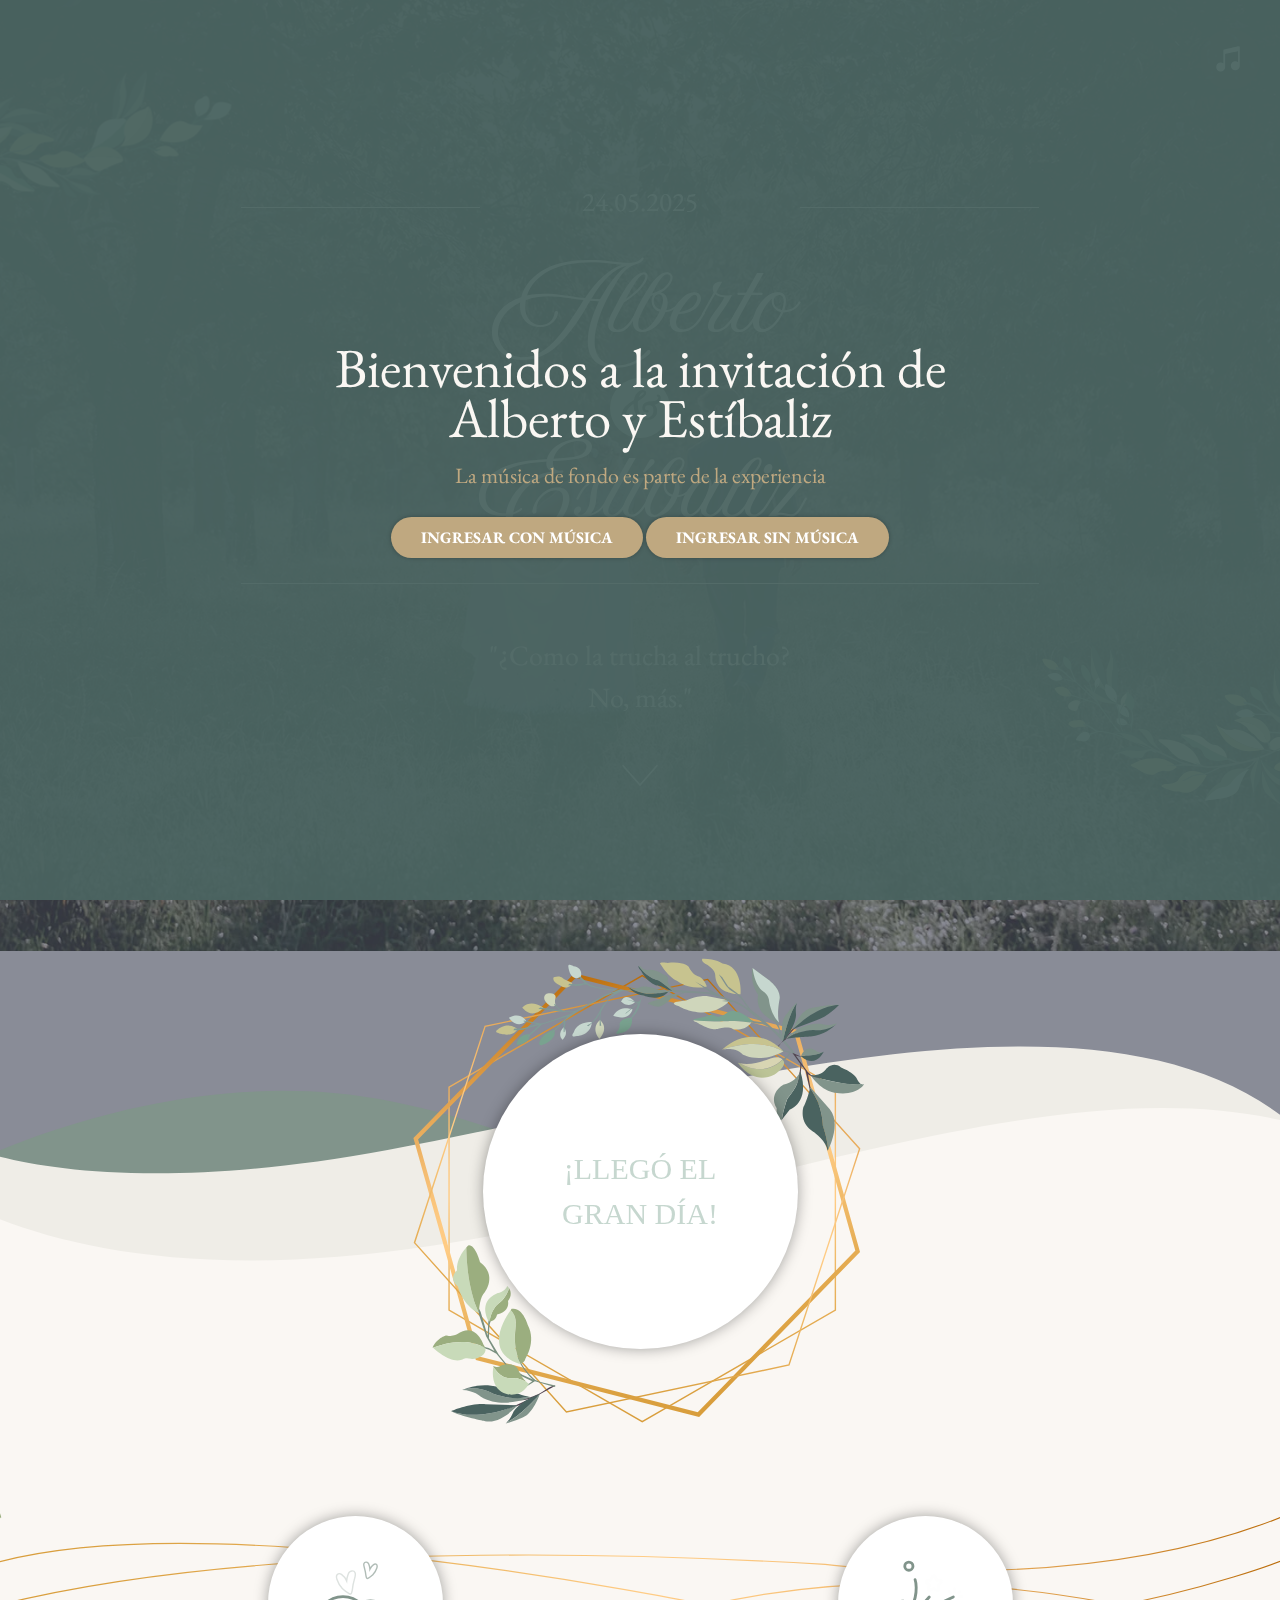
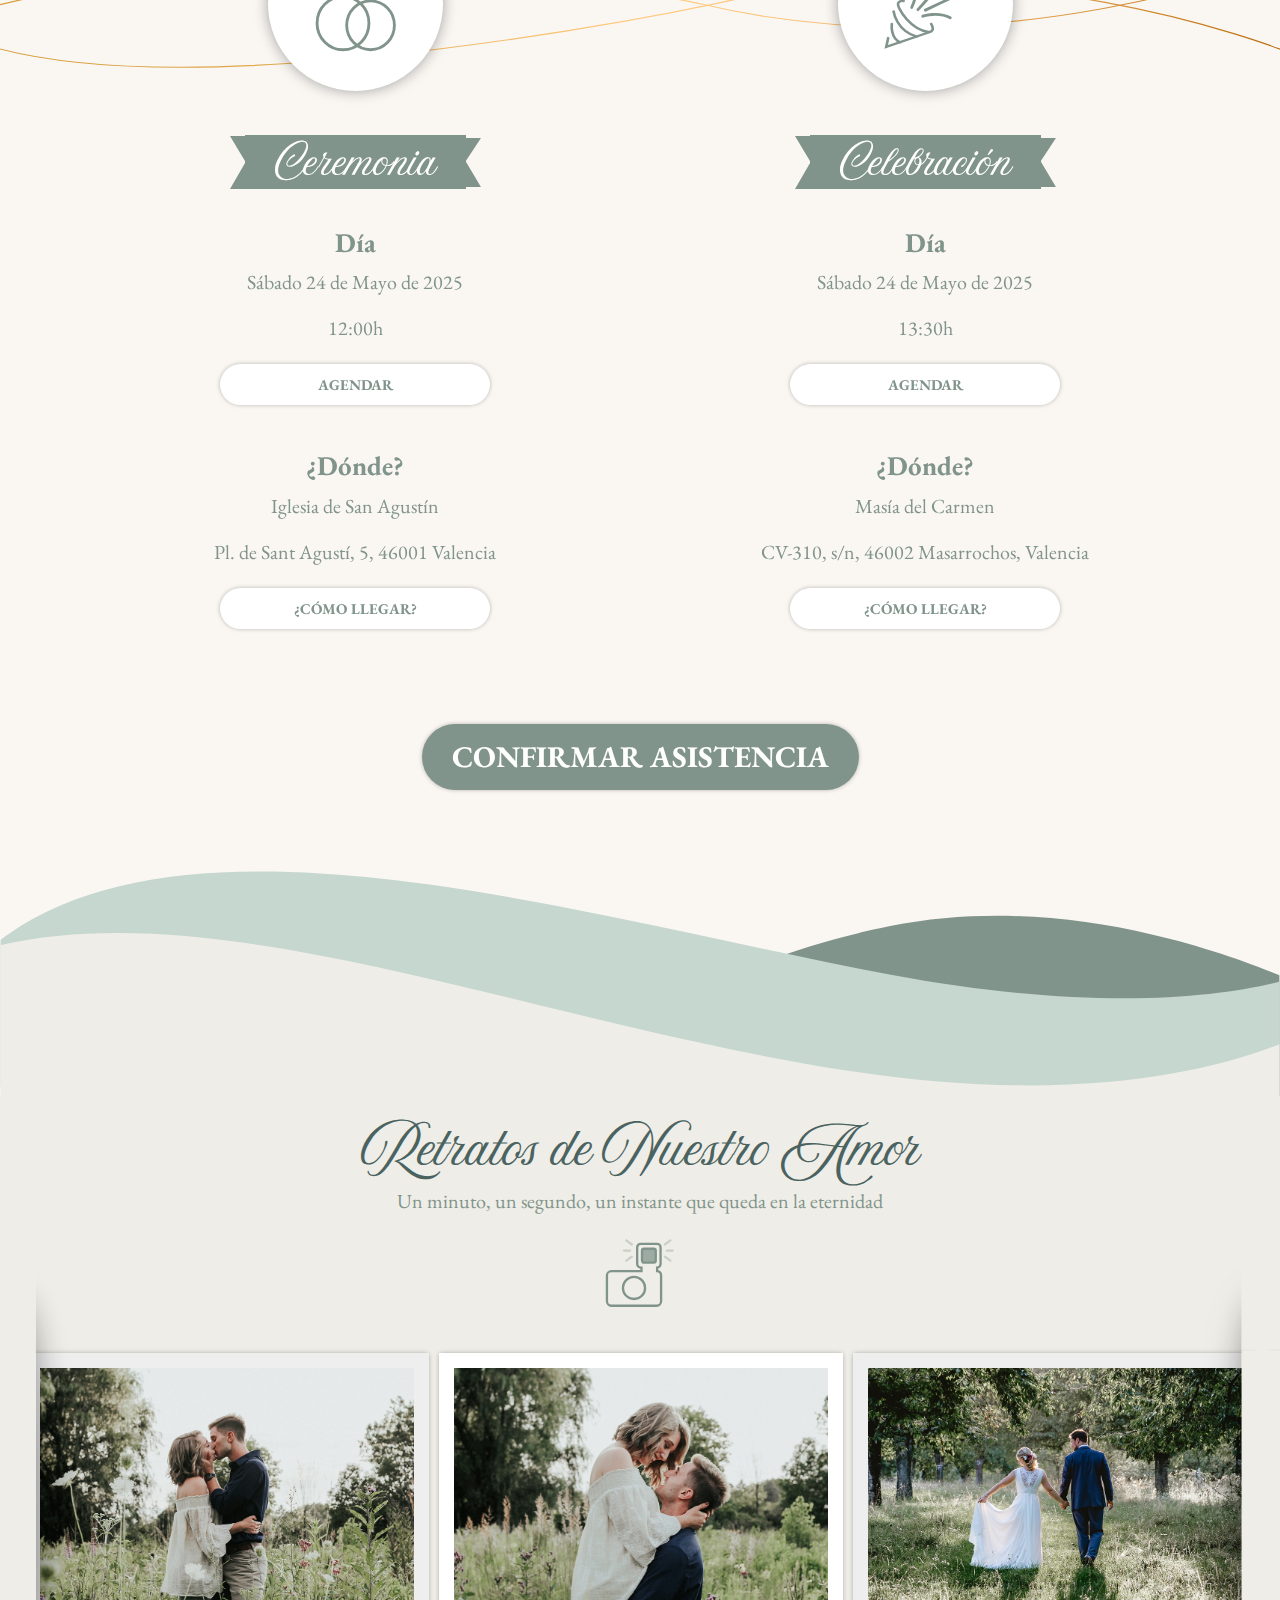
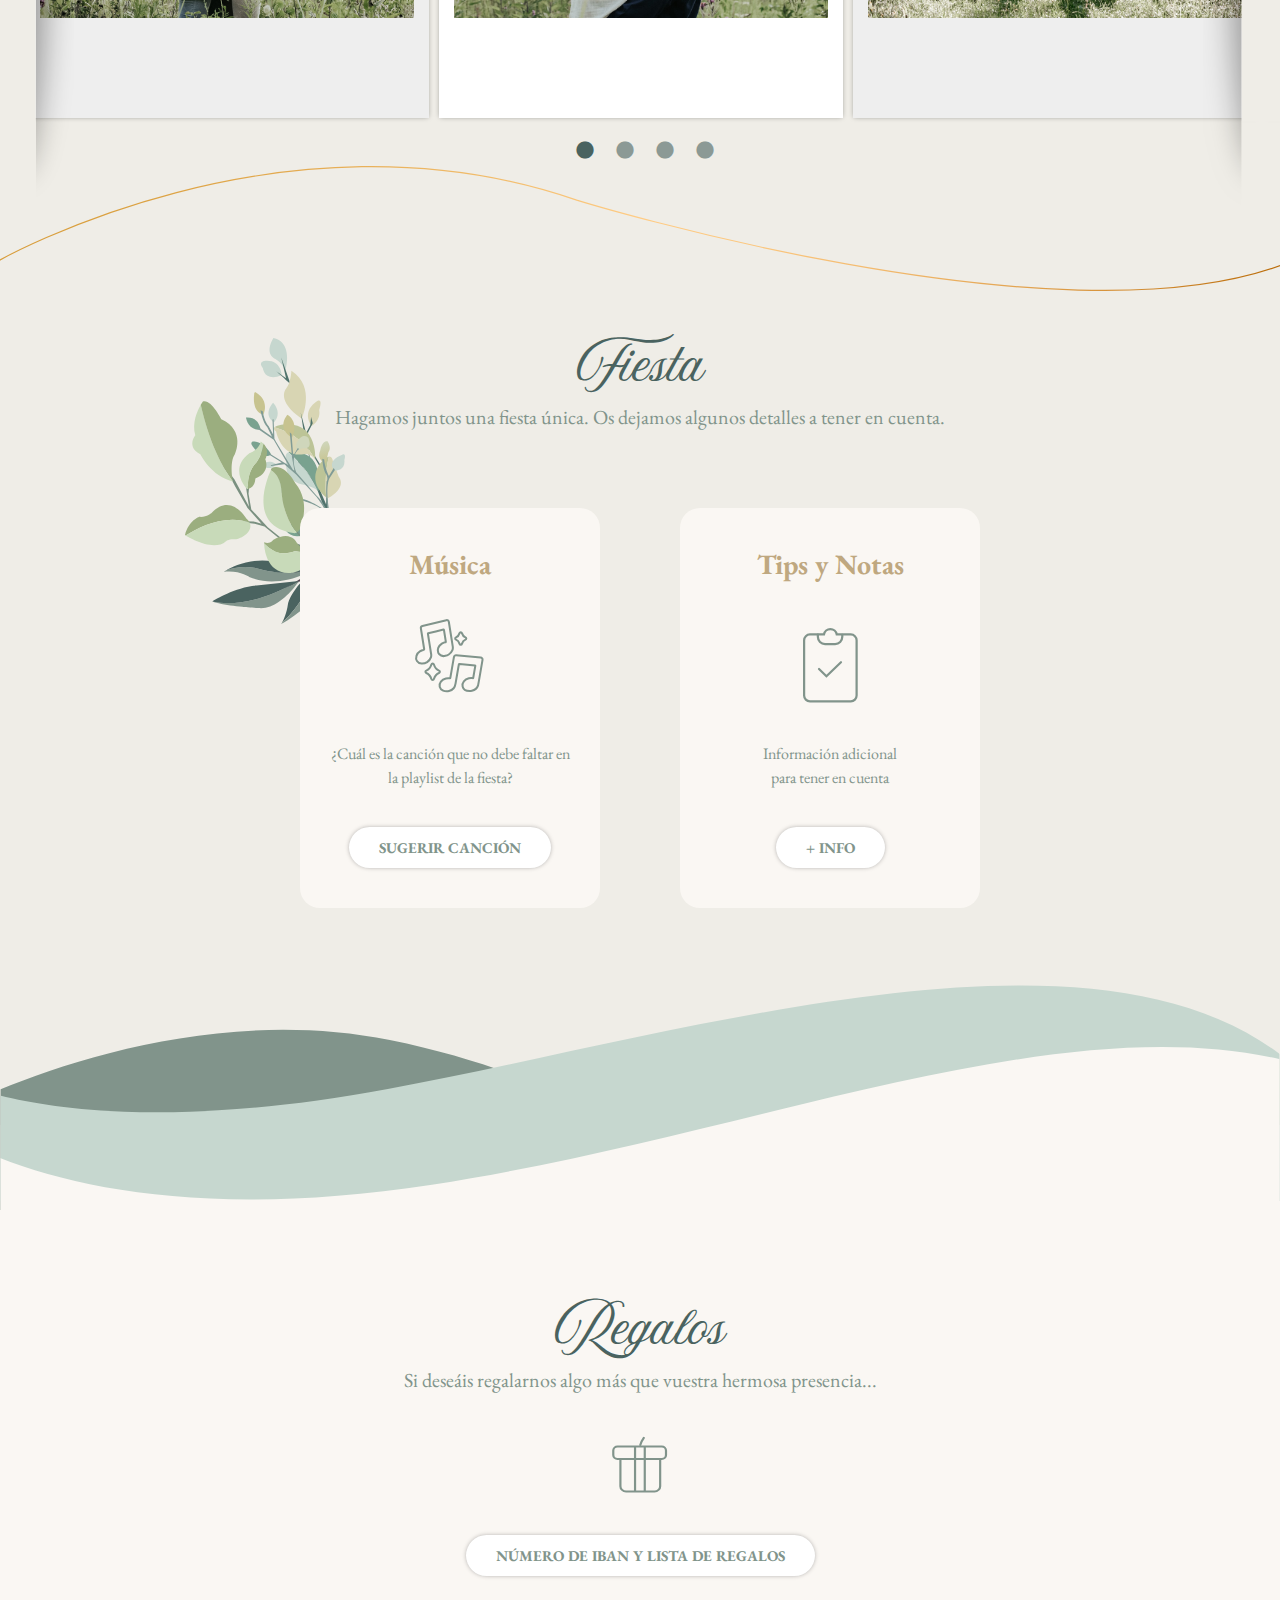
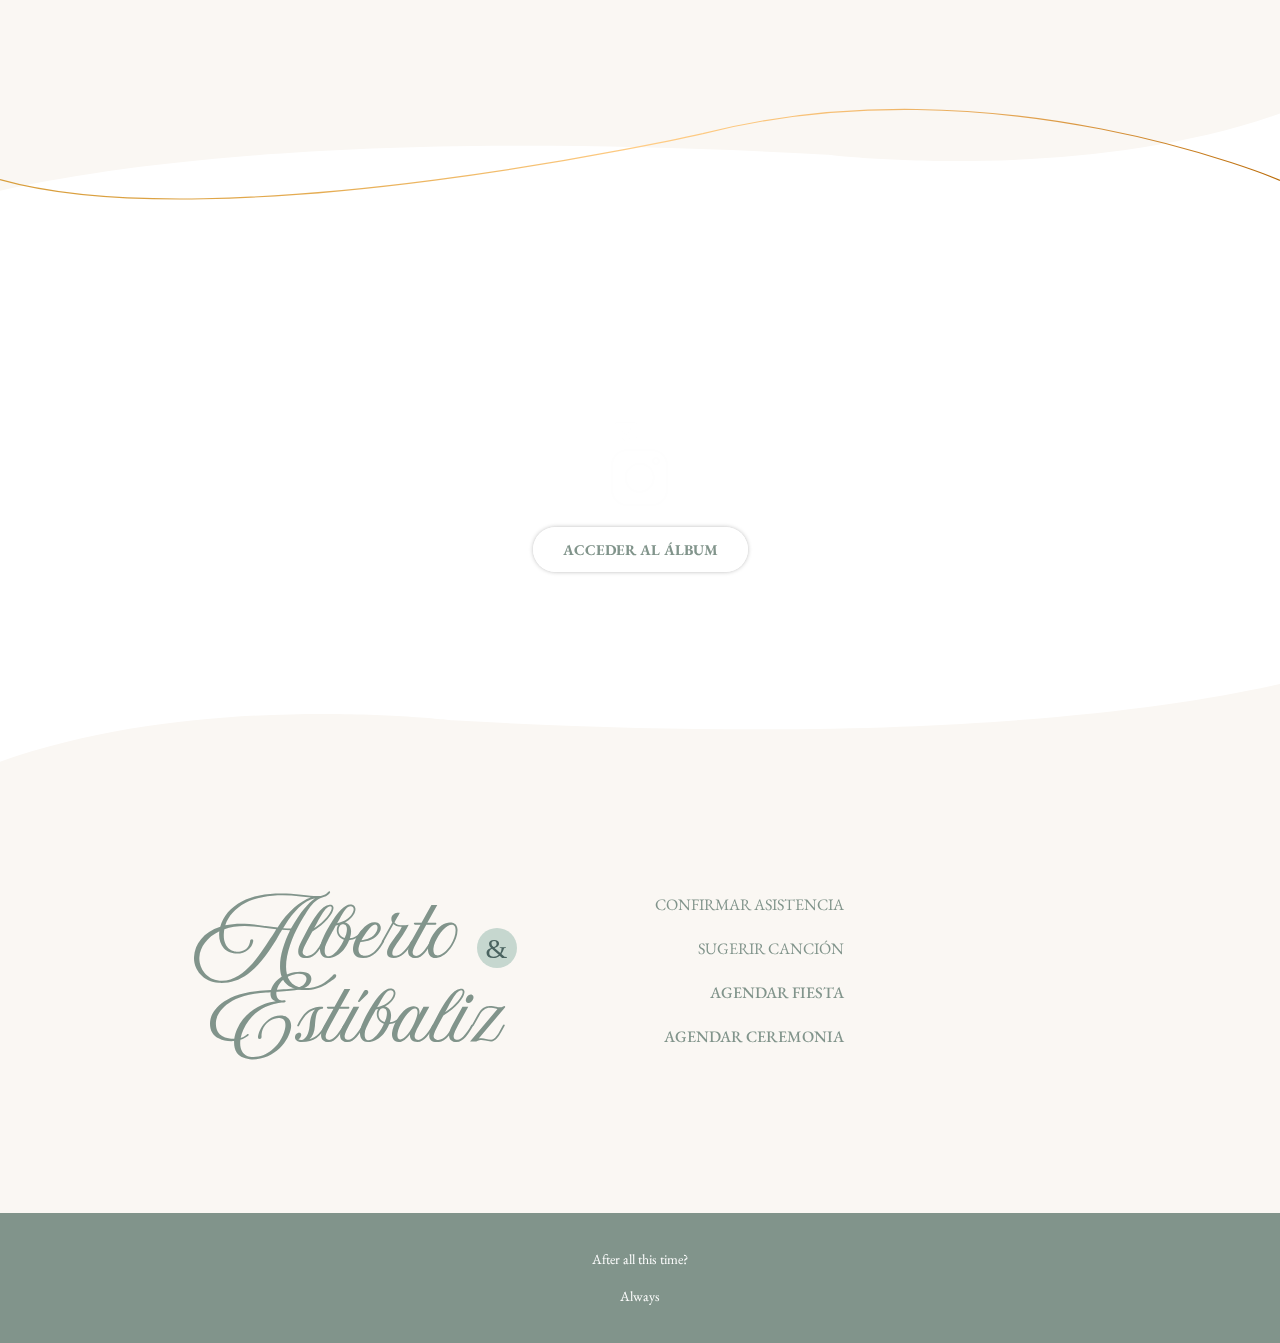
==== index.html @ 664d5477 "fix responsive" ====
<!DOCTYPE html>
<html lang="es-ES">
  <head>
    <!-- Head -->
    <meta charset="UTF-8" />

    <meta name="viewport" content="width=device-width, initial-scale=1.0" />

    <meta name="robots" content="noindex, nofollow" />

    <meta name="color-scheme" content="light only" />

    <title>Boda de Alberto y Estíbaliz</title>

    <!-- Listado de css con version dinamica segun modificacion de archivo -->
    <link rel="stylesheet" href="css/bootstrap.min.css?v=1670862204" />
    <link rel="stylesheet" href="css/slick.css" />
    <link rel="stylesheet" href="css/slick-theme.css" />
    <link rel="stylesheet" href="css/jquery.fancybox.min.css" />
    <link rel="stylesheet" href="css/addEvent.css" />
    <link rel="stylesheet" href="css/style.css" />
    <link rel="stylesheet" href="css/responsive.css" />

    <!-- Color para navegadores moviles -->
    <meta name="theme-color" content="#C6D7CF" />

    <!-- Fonts -->
    <link rel="preconnect" href="https://fonts.googleapis.com" />
    <link rel="preconnect" href="https://fonts.gstatic.com" crossorigin />
    <link
      href="https://fonts.googleapis.com/css2?family=Cookie&family=Open+Sans:wght@300;400;700&display=swap"
      rel="stylesheet"
    />
    <link rel="preconnect" href="https://fonts.googleapis.com" />
    <link rel="preconnect" href="https://fonts.gstatic.com" crossorigin />
    <link
      href="https://fonts.googleapis.com/css2?family=Parisienne&display=swap"
      rel="stylesheet"
    />
    <link rel="preconnect" href="https://fonts.googleapis.com" />
    <link rel="preconnect" href="https://fonts.gstatic.com" crossorigin />
    <link
      href="https://fonts.googleapis.com/css2?family=Tangerine:wght@400;700&display=swap"
      rel="stylesheet"
    />

    <link rel="preconnect" href="https://fonts.googleapis.com" />
    <link rel="preconnect" href="https://fonts.gstatic.com" crossorigin />
    <link
      href="https://fonts.googleapis.com/css2?family=Quicksand:wght@300..700&display=swap"
      rel="stylesheet"
    />

    <link rel="preconnect" href="https://fonts.googleapis.com" />
    <link rel="preconnect" href="https://fonts.gstatic.com" crossorigin />
    <link
      href="https://fonts.googleapis.com/css2?family=EB+Garamond:ital,wght@0,400..800;1,400..800&display=swap"
      rel="stylesheet"
    />
    <!-- Favicons -->
    <link rel="shortcut icon" href="img/faviconit/favicon.ico" />
    <link
      rel="icon"
      sizes="16x16 32x32 64x64"
      href="img/faviconit/favicon.ico"
    />
    <link
      rel="icon"
      type="image/png"
      sizes="196x196"
      href="img/faviconit/favicon-192.png"
    />
    <link
      rel="icon"
      type="image/png"
      sizes="160x160"
      href="img/faviconit/favicon-160.png"
    />
    <link
      rel="icon"
      type="image/png"
      sizes="96x96"
      href="img/faviconit/favicon-96.png"
    />
    <link
      rel="icon"
      type="image/png"
      sizes="64x64"
      href="img/faviconit/favicon-64.png"
    />
    <link
      rel="icon"
      type="image/png"
      sizes="32x32"
      href="img/faviconit/favicon-32.png"
    />
    <link
      rel="icon"
      type="image/png"
      sizes="16x16"
      href="img/faviconit/favicon-16.png"
    />
    <link rel="apple-touch-icon" href="img/faviconit/favicon-57.png" />
    <link
      rel="apple-touch-icon"
      sizes="114x114"
      href="img/faviconit/favicon-114.png"
    />
    <link
      rel="apple-touch-icon"
      sizes="72x72"
      href="img/faviconit/favicon-72.png"
    />
    <link
      rel="apple-touch-icon"
      sizes="144x144"
      href="img/faviconit/favicon-144.png"
    />
    <link
      rel="apple-touch-icon"
      sizes="60x60"
      href="img/faviconit/favicon-60.png"
    />
    <link
      rel="apple-touch-icon"
      sizes="120x120"
      href="img/faviconit/favicon-120.png"
    />
    <link
      rel="apple-touch-icon"
      sizes="76x76"
      href="img/faviconit/favicon-76.png"
    />
    <link
      rel="apple-touch-icon"
      sizes="152x152"
      href="img/faviconit/favicon-152.png"
    />
    <link
      rel="apple-touch-icon"
      sizes="180x180"
      href="img/faviconit/favicon-180.png"
    />
    <meta name="msapplication-TileColor" content="#FFFFFF" />
    <meta
      name="msapplication-TileImage"
      content="img/faviconit/favicon-144.png"
    />
    <meta
      name="msapplication-config"
      content="img/faviconit/browserconfig.xml"
    />
  </head>

  <body>
    <!-- Loader -->
    <!-- START PRELOADER AREA-->
    <div class="preloader-area">
      <div class="d-flex justify-content-center align-items-center h-100">
        <div class="loader"></div>
      </div>
    </div>
    <!-- END PRELOADER AREA -->

    <!-- Modal musica fondo -->
    <div id="modalMusica" class="modal fade" tabindex="-1">
      <div class="modal-dialog modal-lg modal-dialog-centered">
        <div class="modal-content">
          <div class="modal-body text-center">
            <p>Bienvenidos a la invitación de Alberto y Estíbaliz</p>

            <span>La música de fondo es parte de la experiencia</span>

            <br />
            <a class="boton" id="play-music-modal" href=""
              >Ingresar con música</a
            >
            <a
              class="boton"
              data-dismiss="modal"
              aria-label="Close"
              id=""
              href=""
              >Ingresar sin música</a
            >
          </div>
        </div>
      </div>
    </div>

    <!-- Portada -->
    <section class="portada">
      <div class="portada-flor-izq-sup"></div>

      <div class="portada-flor-der-inf"></div>

      <div class="portada-flor-izq-inf"></div>

      <div class="container">
        <div class="row d-flex justify-content-center align-items-center">
          <div class="content-portada text-center">
            <!-- Idiomas -->

            <div class="box-nombres-fecha-portada">
              <span class="fecha"> 24.05.2025 </span>
              <h1>
                Alberto
                <!-- <br /> -->
                <span>&</span>
                <!-- <br  /> -->
                Estíbaliz
              </h1>
              <div class="line"></div>
            </div>

            <div class="box-frase-portada">
              <!-- <img src="img/comilla-apertura.svg" alt=""  class="apertura"/> -->

              <!-- <br /> -->

              "¿Como la trucha al trucho? <br />
              <bold>No, más." </bold>

              <!-- <br />  -->

              <!-- <img src="img/comilla-cierre.svg" alt="" class="cierre" />  -->
            </div>

            <div class="d-flex justify-content-center align-items-center">
              <div class="flecha-continuar"></div>
            </div>
          </div>
        </div>
      </div>
    </section>
    <!-- Cuenta Regresiva -->

    <section class="cuenta-regresiva">
      <div class="container">
        <div class="row d-flex justify-content-center align-items-center">
          <div
            class="box-aros d-flex justify-content-center align-items-center"
          >
            <div class="box-circulo text-center">
              <span class="falta">Faltan</span>

              <div id="reloj" class="reloj">
                <div id="dias" class="reloj-col dias">
                  <span class="number"></span>
                  <span class="time">días</span>
                </div>

                <div id="horas" class="reloj-col no-border">
                  <span class="number"></span>
                  <span class="time">horas</span>
                </div>

                <div class="clearfix"></div>
              </div>

              <!-- <div class="d-flex justify-content-center align-items-center">
                <div class="corazon-falta"></div>
              </div> -->
            </div>
          </div>
        </div>
      </div>
    </section>
    <!-- Ceremonia - Fiesta-->
    <section class="ceremonia-fiesta">
      <div class="ceremonia-fiesta-flor-der"></div>

      <div class="container">
        <div class="row">
          <div class="col-md-6 col-ceremonia text-center">
            <div class="anim-anillos"></div>

            <br />

            <h3>Ceremonia</h3>

            <div class="info-col">
              <div class="info-box">
                <h6>Día</h6>
                <p>Sábado 24 de Mayo de 2025</p>
                <p>12:00h</p>
                <a href="#" class="boton addeventatc">
                  <span class="nameBtn">Agendar</span>

                  <span class="start">2024-03-13 07:53:32</span>
                  <span class="end">2024-03-13 07:53:32</span>
                  <span class="timezone">Europe/Madrid</span>
                  <span class="title"
                    >Boda de Alberto y Estíbaliz (Ceremonia)</span
                  >
                </a>
              </div>

              <div class="info-box">
                <h6>¿Dónde?</h6>
                <p>Iglesia de San Agustín</p>
                <p>Pl. de Sant Agustí, 5, 46001 Valencia</p>
                <a
                  href="#"
                  data-evento="Ceremonia"
                  class="boton modal-como-llegar"
                  >¿Cómo llegar?</a
                >
              </div>
            </div>
          </div>

          <div class="col-md-6 col-fiesta text-center">
            <div class="anim-fiesta"></div>

            <br />

            <h3>Celebración</h3>

            <div class="info-col">
              <div class="info-box">
                <h6>Día</h6>
                <p>Sábado 24 de Mayo de 2025</p>
                <p>13:30h</p>
                <a href="#" class="boton addeventatc">
                  <span class="nameBtn">Agendar</span>

                  <span class="start">2024-03-13 07:53:32</span>
                  <span class="end">2024-03-13 07:53:32</span>
                  <span class="timezone">Europe/Madrid</span>
                  <span class="title"
                    >Boda de Alberto y Estíbaliz (Fiesta)</span
                  >
                </a>
              </div>

              <div class="info-box">
                <h6>¿Dónde?</h6>
                <p>Masía del Carmen</p>
                <p>CV-310, s/n, 46002 Masarrochos, Valencia</p>
                <a href="#" data-evento="Fiesta" class="boton modal-como-llegar"
                  >¿Cómo llegar?</a
                >
              </div>
            </div>
          </div>
        </div>

        <div class="confirm-attendance">
          <a href="#" data-evento="Fiesta" class="boton confirmar-asistencia"
            >Confirmar asistencia</a
          >
        </div>
      </div>
    </section>
    <!-- Galeria-->
    <section class="galeria">
      <div class="container">
        <div
          class="row text-center d-flex justify-content-center align-items-center"
        >
          <div class="content-galeria">
            <h2 class="title">Retratos de Nuestro Amor</h2>
            <p class="subtitle">
              Un minuto, un segundo, un instante que queda en la eternidad
            </p>

            <div class="anim-galeria"></div>
          </div>
        </div>
      </div>

      <div class="content-fotos">
        <div class="shadow-left"></div>
        <div class="shadow-right"></div>

        <div class="carrusel">
          <!-- Impmrimo el bloque con la imagen -->

          <div>
            <div class="polaroid">
              <a href="img/galeria/1.jpg" data-fancybox="galeria">
                <img src="img/galeria/1.jpg" alt="" />
              </a>
            </div>
          </div>

          <!-- Impmrimo el bloque con la imagen -->

          <div>
            <div class="polaroid">
              <a href="img/galeria/2.jpg" data-fancybox="galeria">
                <img src="img/galeria/2.jpg" alt="" />
              </a>
            </div>
          </div>

          <!-- Impmrimo el bloque con la imagen -->

          <div>
            <div class="polaroid">
              <a href="img/galeria/4.jpg" data-fancybox="galeria">
                <img src="img/galeria/4.jpg" alt="" />
              </a>
            </div>
          </div>

          <!-- Impmrimo el bloque con la imagen -->

          <div>
            <div class="polaroid">
              <a href="img/galeria/5.jpg" data-fancybox="galeria">
                <img src="img/galeria/5.jpg" alt="" />
              </a>
            </div>
          </div>
        </div>
      </div>
    </section>
    <!-- Fiesta-->
    <section class="fiesta">
      <div class="container">
        <div
          class="row text-center d-flex justify-content-center align-items-center"
        >
          <div class="col-md-12">
            <h2 class="title">Fiesta</h2>
            <p class="subtitle">
              Hagamos juntos una fiesta única. Os dejamos algunos detalles a
              tener en cuenta.
            </p>
          </div>

          <!-- Canciones -->
          <div class="col-md-4 item-fiesta">
            <img class="hojas-musica" src="img/img_hojasFiesta.svg" alt="" />

            <div
              class="w-100 content-item-fiesta d-flex flex-column justify-content-between align-items-center"
            >
              <h3>Música</h3>

              <div
                class="d-flex justify-content-center align-items-center content-anim-fiesta"
              >
                <div class="anim-musica"></div>
              </div>

              <p>
                ¿Cuál es la canción que no debe faltar en la playlist de la
                fiesta?
              </p>

              <a href="#" class="boton sugerir-cancion">Sugerir canción</a>
            </div>
          </div>

          <!-- Notas -->
          <div class="col-md-4 item-fiesta">
            <div
              class="w-100 content-item-fiesta d-flex flex-column justify-content-between align-items-center"
            >
              <h3>Tips y Notas</h3>

              <div
                class="d-flex justify-content-center align-items-center content-anim-fiesta"
              >
                <div class="anim-tips"></div>
              </div>

              <p>
                Información adicional <br />
                para tener en cuenta
              </p>

              <a href="#" class="boton modal-tips"> + Info </a>
            </div>
          </div>
        </div>
      </div>
    </section>
    <!-- Regalos-->
    <section class="regalos">
      <div class="regalos-flor-der"></div>

      <div class="container">
        <div
          class="row text-center d-flex justify-content-center align-items-center"
        >
          <h2 class="title">Regalos</h2>
          <p class="subtitle">
            Si deseáis regalarnos algo más que vuestra hermosa presencia...
          </p>

          <div class="w-100">
            <div class="anim-regalos"></div>
          </div>

          <br />

          <a href="#" class="boton modal-regalos"
            >Número de IBAN y lista de regalos</a
          >
        </div>
      </div>
    </section>
    <!-- Instagram-->
    <section class="instagram">
      <div class="container">
        <div
          class="row text-center d-flex justify-content-center align-items-center"
        >
          <h2 class="title">Compartimos este día junto a ti</h2>
          <p class="subtitle">
            Comparte tus fotos y vídeos de este hermoso día
          </p>

          <div class="w-100">
            <div class="anim-instagram"></div>
          </div>

          <br />
          <div class="w-100 mt-15">
            <a
              target="_blank"
              href="https://photos.app.goo.gl/WWRGQSs5iwcgCxZA6"
              class="boton"
              >Acceder al álbum</a
            >
          </div>
        </div>
      </div>
    </section>
    <!-- Footer-->
    <section class="footer">
      <div class="container">
        <div class="row">
          <div
            class="col-md-6 col-nombres-footer d-flex justify-content-end align-items-center"
          >
            <h4>Alberto <span>&</span> Estíbaliz</h4>
          </div>

          <div
            class="col-md-6 col-acciones-footer d-flex justify-content-center justify-content-md-start align-items-center"
          >
            <ul>
              <li>
                <a href="#" data-evento="Ceremonia" class="confirmar-asistencia"
                  >Confirmar asistencia</a
                >
              </li>

              <li>
                <a href="#" class="sugerir-cancion">Sugerir canción</a>
              </li>

              <li>
                <div title="" class="addeventatc">
                  <span class="nameBtn">Agendar Fiesta</span>

                  <span class="start">2024-03-13 07:53:32</span>
                  <span class="end">2024-03-13 07:53:32</span>
                  <span class="timezone">Europe/Madrid</span>
                  <span class="title"
                    >Boda de Alberto y Estíbaliz (Fiesta)</span
                  >
                </div>
              </li>

              <li>
                <div title="" class="addeventatc">
                  <span class="nameBtn">Agendar Ceremonia</span>

                  <span class="start">2024-03-13 07:53:32</span>
                  <span class="end">2024-03-13 07:53:32</span>
                  <span class="timezone">Europe/Madrid</span>
                  <span class="title"
                    >Boda de Alberto y Estíbaliz (Ceremonia)</span
                  >
                </div>
              </li>
            </ul>
          </div>
        </div>
      </div>
    </section>

    <footer>
      <div class="container">
        <div class="row">
          <div class="col-md-12">
            <p>After all this time?</p>

            <!-- Modal cambio de idioma -->

            <p>Always</p>
          </div>
        </div>
      </div>
    </footer>

    <!-- Musica -->

    <div id="controlador-musica">
      <div
        id="play-pause-music"
        data-estado-music="pause"
        class="music-anim-icon"
      ></div>
    </div>

    <div id="player-musica-fondo"></div>

    <!-- Si esta en modo "Modelo" muestro el repdorductor de musica sin musica -->
    <!-- Modal asistencia-->
    <div id="modalAsistencia" class="modal fade" tabindex="-1">
      <div class="modal-dialog modal-lg modal-dialog-centered">
        <div class="modal-content">
          <div
            class="img-top-modal d-flex justify-content-center align-items-start"
          >
            <button
              type="button"
              class="close"
              data-dismiss="modal"
              aria-label="Close"
            >
              <span aria-hidden="true">&times;</span>
            </button>

            <div class="white-circle-icon">
              <img class="" src="img/img_circuloCeremonia.svg" alt="" />
            </div>
          </div>

          <div class="modal-header">
            <h5 class="modal-title"></h5>
          </div>

          <div class="modal-body">
            <div class="formulario-content">
              <form id="formAsistencia" action="" method="POST">
                <div
                  class="form-group d-flex justify-content-around custom-control custom-radio custom-control-inline"
                >
                  <div class="form-check">
                    <input
                      class="form-check-input custom-control-input"
                      type="radio"
                      name="asistencia"
                      id="1"
                      value="Si"
                      checked
                    />
                    <label
                      class="form-check-label custom-control-label"
                      for="1"
                    >
                      Si! Confirmo
                    </label>
                  </div>
                  <div class="form-check">
                    <input
                      class="custom-control-input"
                      type="radio"
                      name="asistencia"
                      id="2"
                      value="No"
                    />
                    <label class="custom-control-label" for="2">
                      No puedo :(
                    </label>
                  </div>
                </div>

                <div class="form-group">
                  <input
                    type="text"
                    class="form-control"
                    id="nombreAsistente"
                    name="nombre"
                    placeholder="Indica tu nombre y el de tus acompañantes"
                  />
                </div>

                <div class="form-group">
                  <textarea
                    id="comentariosAsistente"
                    class="form-control"
                    name="comentarios"
                    id=""
                    rows="2"
                    placeholder="Indica si tienes alguna alergia, intolerancia o si prefieres menú vegetariano/vegano"
                  ></textarea>
                </div>

                <div class="form-check">
                  <input
                    type="checkbox"
                    id="bus"
                    name="bus"
                    class="form-check-input custom-control-input"
                  />
                  <label for="bus" class="form-check-label custom-control-label bold"
                    >Me apunto al bus</label
                  >
                </div>
                <div class="modal-footer mt-15">
                  <button class="boton" id="sendAsistencia">Enviar</button>
                </div>
              </form>
            </div>
            <div
              class="msj-content d-flex flex-column justify-content-center"
            ></div>
          </div>
        </div>
      </div>
    </div>
    <!-- Modal sugerir cancion-->
    <div id="modalSugerirCancion" class="modal fade" tabindex="-1">
      <div class="modal-dialog modal-lg modal-dialog-centered">
        <div class="modal-content">
          <div
            class="img-top-modal d-flex justify-content-center align-items-start"
          >
            <button
              type="button"
              class="close"
              data-dismiss="modal"
              aria-label="Close"
            >
              <span aria-hidden="true">&times;</span>
            </button>

            <div class="white-circle-icon">
              <img class="" src="img/img_circuloCanciones.svg" alt="" />
            </div>
          </div>

          <div class="modal-header">
            <h5 class="modal-title">Sugerir Canción</h5>
          </div>

          <div class="modal-body">
            <div class="formulario-content">
              <form id="formSugerirCancion" action="" method="POST">
                <div class="form-group">
                  <input
                    type="text"
                    class="form-control"
                    id="nombreSugerencia"
                    name="nombre"
                    placeholder="Tu nombre"
                  />
                </div>

                <div class="form-group">
                  <input
                    type="text"
                    class="form-control"
                    id="descripcionSugerencia"
                    name="descripcion"
                    placeholder="Nombre canción y autor"
                  />
                </div>

                <div class="form-group">
                  <input
                    type="text"
                    class="form-control"
                    id="linkSugerencia"
                    name="link"
                    placeholder="Si quieres pon el link de YouTube, Spotify, etc."
                  />
                </div>

                <div class="modal-footer">
                  <button id="sendSugerenciaCancion" class="boton">
                    Sugerir canción
                  </button>
                </div>
              </form>
            </div>

            <div
              class="msj-content d-flex flex-column justify-content-center"
            ></div>
          </div>
        </div>
      </div>
    </div>
    <!-- Modal tips-->
    <div id="modalTips" class="modal fade" tabindex="-1">
      <div class="modal-dialog modal-lg modal-dialog-centered">
        <div class="modal-content">
          <div
            class="img-top-modal d-flex justify-content-center align-items-start"
          >
            <button
              type="button"
              class="close"
              data-dismiss="modal"
              aria-label="Close"
            >
              <span aria-hidden="true">&times;</span>
            </button>

            <div class="white-circle-icon">
              <img class="" src="img/tips.svg" alt="" />
            </div>
          </div>

          <div class="modal-header">
            <h5 class="modal-title">Tips y Notas</h5>
          </div>

          <div class="modal-body">
           

            <p>• Rogamos puntualidad.</p>
            <p>
              • Tendremos un bus desde la iglesia a la masía y de la masía
              a la plaza Manuel Sanchis Guarner (Pantera rosa) con salidas a las
              22:00h y a las 24:00h. No olvides apuntarte si lo vas a necesitar
              al confirmar tu asistencia.
            </p>

            <p class="bold">
              ¿Necesitas más información? ¿Quieres darle una sorpresa a los
              novios? ¡Contacta con las Wedding Planners!
            </p>
            <p>Pilar: +34 674 01 54 80
              <br>
           Ágata: +34 658 49 98 91</p>
          </div>

          <div class="modal-footer"></div>
        </div>
      </div>
    </div>
    <!-- Modal regalos-->
    <div id="modalRegalos" class="modal fade" tabindex="-1">
      <div class="modal-dialog modal-lg modal-dialog-centered">
        <div class="modal-content">
          <div
            class="img-top-modal d-flex justify-content-center align-items-start"
          >
            <button
              type="button"
              class="close"
              data-dismiss="modal"
              aria-label="Close"
            >
              <span aria-hidden="true">&times;</span>
            </button>

            <div class="white-circle-icon">
              <img class="" src="/img/img_circuloRegalo.svg" alt="" />
            </div>
          </div>

          <div class="modal-header">
            <h5 class="modal-title">Regalos</h5>
          </div>
          <br />
          <p
            id="iban"
            style="display: inline"
            data-iban="ES34 0073 0100 5105 8719 9000"
          >
            ES34 0073 0100 5105 8719 9000
          </p>
          <br /><br />

          <a id="copy-iban" class="link" href="#">Copiar IBAN</a> <br />

          <p id="iban-msj" class="iban-msj"></p>

          <div class="modal-footer"></div>
        </div>
      </div>
    </div>
    <!-- Modal mapa-->
    <div id="modalMapa" class="modal fade" tabindex="-1">
      <div class="modal-dialog modal-lg modal-dialog-centered">
        <div class="modal-content">
          <div
            class="img-top-modal d-flex justify-content-center align-items-start"
          >
            <button
              type="button"
              class="close"
              data-dismiss="modal"
              aria-label="Close"
            >
              <span aria-hidden="true">&times;</span>
            </button>
          </div>

          <div class="modal-header">
            <h5 class="modal-title"></h5>
          </div>

          <div class="modal-body">
            <iframe
              id="ceremony-frame"
              class="googleMap"
              src="https://www.google.com/maps/embed?pb=!1m18!1m12!1m3!1d380.1866611913897!2d-0.3802541771027692!3d39.468577986408356!2m3!1f0!2f0!3f0!3m2!1i1024!2i768!4f13.1!3m3!1m2!1s0xd604f4bd898a4e5%3A0xae40ed3502430e02!2sSant%20Agust%C3%AD!5e0!3m2!1sen!2ses!4v1707043747947!5m2!1sen!2ses"
              width="600"
              height="450"
              style="border: 0"
              allowfullscreen=""
              loading="lazy"
              referrerpolicy="no-referrer-when-downgrade"
            ></iframe>
            <iframe
              id="venue-frame"
              class="googleMap"
              src="https://www.google.com/maps/embed?pb=!1m18!1m12!1m3!1d3076.174330086504!2d-0.43111272434573816!3d39.555676571591036!2m3!1f0!2f0!3f0!3m2!1i1024!2i768!4f13.1!3m3!1m2!1s0xd60449654f3bced%3A0xd8dbce1dc9b40d6b!2sMasia%20del%20Carmen!5e0!3m2!1sen!2ses!4v1707044232751!5m2!1sen!2ses"
              width="600"
              height="450"
              style="border: 0"
              allowfullscreen=""
              loading="lazy"
              referrerpolicy="no-referrer-when-downgrade"
            ></iframe>
          </div>

          <div class="modal-footer">
            <a class="boton ampliar-mapa" target="_blank" href="#"
              >Ampliar mapa</a
            >
          </div>
        </div>
      </div>
    </div>

    <!-- Muestro el banner si tiene parametro "banner" y si el modelo es visible en la web (para que tenga donde dirigir) -->

    <!-- Scripts -->
    <!-- Varaibles para JS desde config -->
    <script>
      var tokenProducto = "";

      // Cuenta regresiva
      var fechaCuentaRegresiva = "05/24/2025 14:00:00";

      // Mapas
      var latitudFiesta = 39.555721;
      var longitudFiesta = -0.428622;
      var latitudCeremonia = 39.468595;
      var longitudCeremonia = -0.379941;
    </script>

    <!-- Idioma por defecto js
    <script>
      var langDefault = "es-ES";
    </script> -->

    <!-- // Consulto tipo de dispositivo -->
    <script>
      if (
        /Android|webOS|iPhone|iPad|iPod|BlackBerry|IEMobile|Opera Mini/i.test(
          navigator.userAgent
        )
      ) {
        var device = "mobile";
      } else {
        var device = "desktop";
      }
    </script>

    <!-- Funciones y varialbes globales -->
    <script>
      // Funcion para validar formato url
      function is_url(str) {
        regexp =
          /^(?:(?:https?|ftp):\/\/)?(?:(?!(?:10|127)(?:\.\d{1,3}){3})(?!(?:169\.254|192\.168)(?:\.\d{1,3}){2})(?!172\.(?:1[6-9]|2\d|3[0-1])(?:\.\d{1,3}){2})(?:[1-9]\d?|1\d\d|2[01]\d|22[0-3])(?:\.(?:1?\d{1,2}|2[0-4]\d|25[0-5])){2}(?:\.(?:[1-9]\d?|1\d\d|2[0-4]\d|25[0-4]))|(?:(?:[a-z\u00a1-\uffff0-9]-*)*[a-z\u00a1-\uffff0-9]+)(?:\.(?:[a-z\u00a1-\uffff0-9]-*)*[a-z\u00a1-\uffff0-9]+)*(?:\.(?:[a-z\u00a1-\uffff]{2,})))(?::\d{2,5})?(?:\/\S*)?$/;
        if (regexp.test(str)) {
          return true;
        } else {
          return false;
        }
      }
    </script>

    <!-- Lottie -->
    <script src="js/lottie_svg.min.js"></script>

    <!-- Animacion loader -->
    <script>
      let svgContainerLoader = document.querySelector(".loader");

      let animLoader = bodymovin.loadAnimation({
        wrapper: svgContainerLoader,
        animType: "svg",
        loop: true,
        path: "img/corazon.json",
      });
    </script>

    <!-- Soporte WEBP -->
    <script>
      function support_format_webp() {
        var elem = document.createElement("canvas");

        if (!!(elem.getContext && elem.getContext("2d"))) {
          // was able or not to get WebP representation
          return elem.toDataURL("image/webp").indexOf("data:image/webp") == 0;
        } else {
          // very old browser like IE 8, canvas not supported
          return false;
        }
      }
    </script>

    <script type="text/javascript" src="js/jquery-3.5.1.min.js"></script>
    <script type="text/javascript" src="js/jquery.cookie.js"></script>
    <script
      type="text/javascript"
      src="js/waypoint/noframework.waypoints.min.js"
    ></script>
    <script type="text/javascript" src="js/parallax.min.js"></script>
    <script type="text/javascript" src="js/popper.min.js"></script>
    <script type="text/javascript" src="js/bootstrap.min.js"></script>
    <script type="text/javascript" src="js/slick.min.js"></script>
    <script type="text/javascript" src="js/jquery.fancybox.min.js"></script>

    <!-- Loader -->
    <script>
      var prealoaderOption = $(window);

      prealoaderOption.on("load", function () {
        var preloader = $(".loader");
        var preloaderArea = $(".preloader-area");

        preloader.fadeOut(500);
        preloaderArea.delay(100).fadeOut(500);

        // Detengo animacion loader
        animLoader.destroy();

        // Animaciones de portada
        animFlores1.setSpeed(0.6);
        animFlores1.play();
        animFlores2.setSpeed(0.6);
        animFlores2.play();
      });
    </script>

    <!-- Modal musica inicio -->

    <script>
      // Al cargar abro modal
      prealoaderOption.on("load", function () {
        $("#modalMusica").modal({
          backdrop: "static",
        });

        // reproducir sin consultar
        // $("#play-pause-music").attr("data-estado-music", "play");
        // animMusicAnimIcon.play();
        // player.playVideo();
      });

      // Btn play music modal
      $("body").on("click", "#play-music-modal", function (e) {
        e.preventDefault();

        $("#play-pause-music").attr("data-estado-music", "play");
        animMusicAnimIcon.play();
        player.playVideo();

        $("#modalMusica").modal("hide");
      });
    </script>

    <!-- Musica de fondo -->
    <script>
      // 2. This code loads the IFrame Player API code asynchronously.
      var tag = document.createElement("script");

      tag.src = "https://www.youtube.com/iframe_api";
      var firstScriptTag = document.getElementsByTagName("script")[0];
      firstScriptTag.parentNode.insertBefore(tag, firstScriptTag);

      // 3. This function creates an <iframe> (and YouTube player)
      //    after the API code downloads.
      var player;

      function onYouTubeIframeAPIReady() {
        player = new YT.Player("player-musica-fondo", {
          height: "10",
          width: "10",
          videoId: "pU0o1T14fr0",
          // playerVars: {
          //   playlist: "rtOvBOTyX00",
          //   loop: 1,
          // },
          events: {
            onReady: onPlayerReady,
          },
        });
      }

      // 4. The API will call this function when the video player is ready.
      function onPlayerReady(event) {
        event.target.setVolume(80);
        event.target.playVideo();
      }

      // Pausar video
      function pauseVideo() {
        player.pauseVideo();
      }

      // Click en controlador musica
      $("body").on("click", "#play-pause-music", function (e) {
        e.preventDefault();

        // Estado actual
        var estadoMusic = $(this).attr("data-estado-music");

        // Pause music
        if (estadoMusic == "pause") {
          $(this).attr("data-estado-music", "play");
          animMusicAnimIcon.play();
          player.playVideo();
        }

        // Play music
        if (estadoMusic == "play") {
          $(this).attr("data-estado-music", "pause");
          player.pauseVideo();
          animMusicAnimIcon.stop();
        }
      });
    </script>

    <!-- Animaciones de diseño -->
    <script>
      let svgContainerMusicAnimIcon =
        document.querySelector(".music-anim-icon");

      let animMusicAnimIcon = bodymovin.loadAnimation({
        wrapper: svgContainerMusicAnimIcon,
        animType: "svg",
        autoplay: false,
        loop: true,
        path: "img/music-player-icon.json",
      });
    </script>

    <!-- Animacion Flores-->
    <script>
      let svgContainerFlores1 = document.querySelector(".portada-flor-izq-sup");

      let animFlores1 = bodymovin.loadAnimation({
        wrapper: svgContainerFlores1,
        animType: "svg",
        autoplay: false,
        loop: false,
        path: "img/json_hojas01.json",
      });

      var wpFlores1 = new Waypoint({
        element: document.querySelector(".cuenta-regresiva"),
        handler: function () {
          animFlores1.stop();
          animFlores1.play();
        },
      });

      let svgContainerFlores2 = document.querySelector(".portada-flor-der-inf");

      let animFlores2 = bodymovin.loadAnimation({
        wrapper: svgContainerFlores2,
        animType: "svg",
        autoplay: false,
        loop: false,
        path: "img/json_hojas02.json",
      });

      var wpFlores2 = new Waypoint({
        element: document.querySelector(".cuenta-regresiva"),
        handler: function () {
          animFlores2.stop();
          animFlores2.play();
        },
      });

      let svgContainerFlores3 = document.querySelector(".portada-flor-izq-inf");

      let animFlores3 = bodymovin.loadAnimation({
        wrapper: svgContainerFlores3,
        animType: "svg",
        autoplay: false,
        loop: false,
        path: "img/json_hojas03.json",
      });

      var wpFlores3 = new Waypoint({
        element: document.querySelector(".falta"),
        handler: function () {
          animFlores3.stop();
          animFlores3.play();
        },
      });

      let svgContainerFlores4 = document.querySelector(
        ".ceremonia-fiesta-flor-der"
      );

      let animFlores4 = bodymovin.loadAnimation({
        wrapper: svgContainerFlores4,
        animType: "svg",
        autoplay: false,
        loop: false,
        path: "img/json_hojas04.json",
      });

      var wpFlores4 = new Waypoint({
        element: document.querySelector(".falta"),
        handler: function () {
          animFlores4.stop();
          animFlores4.play();
        },
      });

      let svgContainerFlores5 = document.querySelector(".regalos-flor-der");

      let animFlores5 = bodymovin.loadAnimation({
        wrapper: svgContainerFlores5,
        animType: "svg",
        autoplay: false,
        loop: false,
        path: "img/json_hojas04.json",
      });

      var wpFlores6 = new Waypoint({
        element: document.querySelector(".regalos"),
        handler: function () {
          animFlores5.stop();
          animFlores5.play();
        },
      });
    </script>

    <!-- Animacion flecha scroll -->
    <script>
      let svgContainerFlechaScroll =
        document.querySelector(".flecha-continuar");

      let animFlechaScroll = bodymovin.loadAnimation({
        wrapper: svgContainerFlechaScroll,
        animType: "svg",
        loop: true,
        path: "img/down-scroll.json",
      });

      animFlechaScroll.setSpeed(0.6);
    </script>

    <!-- Animacion corazon seccion cuenta regresiva-->
    <script>
      let svgContainerCorazonFalta = document.querySelector(".corazon-falta");

      let animCorazonFalta = bodymovin.loadAnimation({
        wrapper: svgContainerCorazonFalta,
        animType: "svg",
        loop: true,
        path: "img/corazon-falta.json",
      });
    </script>

    <!-- Animacion anillos -->
    <script>
      let svgContainerAnillos = document.querySelector(".anim-anillos");

      let animAnillos = bodymovin.loadAnimation({
        wrapper: svgContainerAnillos,
        animType: "svg",
        loop: true,
        path: "img/img_ceremonia.json",
      });

      animAnillos.play();
    </script>

    <!-- Animacion galeria -->
    <script>
      let svgContainerGaleria = document.querySelector(".anim-galeria");

      let animGaleria = bodymovin.loadAnimation({
        wrapper: svgContainerGaleria,
        animType: "svg",
        loop: true,
        path: "img/json_camara.json",
      });

      animGaleria.play();
    </script>

    <!-- Animacion Musica -->
    <script>
      let svgContainerMusica = document.querySelector(".anim-musica");

      let animMusica = bodymovin.loadAnimation({
        wrapper: svgContainerMusica,
        animType: "svg",
        loop: true,
        path: "img/img_musica.json",
      });

      animMusica.play();
    </script>

    <!-- Animacion Vestuario -->
    <script>
      let svgContainerVestuario = document.querySelector(".anim-vestuario");

      let animVestuario = bodymovin.loadAnimation({
        wrapper: svgContainerVestuario,
        animType: "svg",
        loop: true,
        path: "img/vestuario.json",
      });

      animVestuario.play();
    </script>

    <!-- Animacion Tips -->
    <script>
      let svgContainerTips = document.querySelector(".anim-tips");

      let animTips = bodymovin.loadAnimation({
        wrapper: svgContainerTips,
        animType: "svg",
        loop: true,
        path: "img/tips.json",
      });

      animTips.play();
    </script>

    <!-- Animacion canciones -->
    <script>
      let svgContainerFiesta = document.querySelector(".anim-fiesta");

      let animFiesta = bodymovin.loadAnimation({
        wrapper: svgContainerFiesta,
        animType: "svg",
        loop: true,
        path: "img/img_fiesta.json",
      });

      animFiesta.play();
    </script>

    <!-- Animacion regalos -->
    <script>
      let svgContainerRegalos = document.querySelector(".anim-regalos");

      let animRegalos = bodymovin.loadAnimation({
        wrapper: svgContainerRegalos,
        animType: "svg",
        loop: true,
        path: "img/img_regalo.json",
      });

      animRegalos.play();
    </script>

    <!-- Animacion instagram -->
    <script>
      let svgContainerInstagram = document.querySelector(".anim-instagram");

      let animInstagram = bodymovin.loadAnimation({
        wrapper: svgContainerInstagram,
        animType: "svg",
        loop: true,
        path: "img/img_instagram.json",
      });

      animInstagram.play();
    </script>

    <!-- Opciones carrusel galeria -->
    <script>
      $(".carrusel").slick({
        lazyLoad: "ondemand",
        autoplay: true,
        autoplaySpeed: 2000,
        centerMode: true,
        dots: true,
        centerPadding: "20px",
        slidesToShow: 3,
        prevArrow: false,
        nextArrow: false,
        responsive: [
          {
            breakpoint: 768,
            settings: {
              arrows: false,
              centerMode: true,
              centerPadding: "40px",
              slidesToShow: 3,
            },
          },
          {
            breakpoint: 480,
            settings: {
              arrows: false,
              centerMode: true,
              centerPadding: "40px",
              slidesToShow: 1,
            },
          },
        ],
      });
    </script>

    <!-- Modal Confirmar asistencia -->
    <script>
      // Abrir modal
      $("body").on("click", "a.confirmar-asistencia", function (e) {
        e.preventDefault();

        // Remuevo mensajes de error anteriores
        $("#error-form").remove();

        var evento = $(this).attr("data-evento");

        $("#eventoAsistencia").val(evento);

        var rutaImgModalAsistencia = "img/img_circuloCeremonia.svg";

        if (evento == "Fiesta") {
          var rutaImgModalAsistencia = "img/img_circuloFiesta.svg";
        }

        if (evento == "Ceremonia") {
          var rutaImgModalAsistencia = "img/img_circuloCeremonia.svg";
        }

        $("#modalAsistencia .modal-title").text("¿Asistes al evento?");
        $("#modalAsistencia .img-top-modal img").attr(
          "src",
          rutaImgModalAsistencia
        );

        $("#modalAsistencia").modal({
          backdrop: "static",
        });
      });

      // Validacion de form.
      function isOkAsistencia() {
        // Remuevo mensajes de error anteriores
        $("#error-form").remove();

        // Variables necesarias para la validacion
        var flag = true;
        var err = "";

        // Variables del form para validar.
        var asistenteName = $.trim($("#nombreAsistente").val());
        var asistenteComentarios = $.trim($("#comentariosAsistente").val());

        // Nombre
        if (asistenteName == "") {
          flag = false;
          err = "Ingrese nombre";
        } else {
          // if (asistenteName.length > 20) {
          //   flag = false;
          //   err = "El nombre no debe superar los 20 caracteres";
          // }
        }

        // Comentarios
        if (asistenteComentarios != "") {
          if (asistenteComentarios.length > 100) {
            flag = false;
            err = "El mensaje no puede superar los 100 caracteres";
          }
        }

        // Si hay error
        if (flag === false) {
          // Imprimo el error
          $("#formAsistencia").after(
            '<span id="error-form">' + err + "</span>"
          );
        }

        // Retorno el estado de la validacion
        return flag;
      }

      // Enviar asistencia
      $("#formAsistencia").on("submit", function (e) {
        e.preventDefault();

        if (isOkAsistencia()) {
          //Form bien validado
          // Load and disabled buttom.
          $("#sendAsistencia").text("Informando asistencia" + "...");
          $("#sendAsistencia").prop("disabled", true);

          e.preventDefault();
          var data = $(this).serialize();

          $.post(
            "https://script.google.com/macros/s/AKfycbwxVURcQ7_FotYbyXidUuI1AS-oiFPPwQdHvMns8UXQ77aCVUTM2vnsUaQteD6fNiLB/exec",
            data
          )
            .done(function (data) {
              if (data.result === "success") {
                $("#sendAsistencia").text("Enviar");
                $("#sendAsistencia").prop("disabled", false);

                // Oculto elementos del form y reseteo
                $("#formAsistencia")[0].reset();
                $(
                  "#modalAsistencia .formulario-content, #modalAsistencia .modal-footer, #modalAsistencia h5"
                ).hide();

                // Acomodo el css para centrar mensaje
                $("#modalAsistencia .modal-body").addClass("fix-height");

                // Muestro mensaje de exito
                $("#modalAsistencia .msj-content")
                  .html(
                    "<h5>" +
                      "Información enviada" +
                      "</h5><p>" +
                      "Hemos enviado tu informacion de asistencia" +
                      "</p>"
                  )
                  .show();

                // Cierro modal y vuelvo a activar form
                setTimeout(function () {
                  $("#modalAsistencia").modal("hide");
                  $(
                    "#modalAsistencia .formulario-content, #modalAsistencia .modal-footer, #modalAsistencia h5"
                  ).show();
                  $("#modalAsistencia .msj-content").html("").hide();
                  $("#modalAsistencia .modal-body").removeClass("fix-height");
                }, 4000);
              } else {
                $("#sendAsistencia").text("Enviar");
                $("#sendAsistencia").prop("disabled", false);

                // Imprimo el error
                $("#formAsistencia").after(
                  '<span id="error-form">' +
                    "Ha ocurrido un error. Inténtelo mas tarde" +
                    "</span>"
                );
              }
            })
            .fail(function (data) {
              console.log(data);

              $("#sendAsistencia").text("Enviar");
              $("#sendAsistencia").prop("disabled", false);

              // Imprimo el error
              $("#formAsistencia").after(
                '<span id="error-form">' +
                  "Ha ocurrido un error. Inténtelo mas tarde" +
                  "</span>"
              );
            });
        }
      });
    </script>

    <!-- Cuenta regresiva -->
    <script>
      // Set the date we're counting down to
      var countDownDate = new Date(fechaCuentaRegresiva).getTime();

      // Update the count down every 1 second
      var x = setInterval(function () {
        // Get today's date and time
        var now = new Date().getTime();

        // Find the distance between now and the count down date
        var distance = countDownDate - now;

        // Time calculations for days, hours, minutes and seconds
        var days = Math.floor(distance / (1000 * 60 * 60 * 24));
        var hours = Math.floor(
          (distance % (1000 * 60 * 60 * 24)) / (1000 * 60 * 60)
        );
        var minutes = Math.floor((distance % (1000 * 60 * 60)) / (1000 * 60));
        var seconds = Math.floor((distance % (1000 * 60)) / 1000);

        $("#dias .number").text(days);
        $("#horas .number").text(hours);
        $("#minutos .number").text(minutes);
        $("#segundos .number").text(seconds);

        // If the count down is finished, write some text
        if (distance < 0) {
          clearInterval(x);
          document.getElementById("reloj").innerHTML =
            '<p class="fin-cuenta">' + "¡LLEGÓ EL <br> GRAN DÍA!" + "</p>";
          $(".falta").text("");
        }
      }, 1000);
    </script>

    <!-- Modal sugerir cancion -->
    <script>
      // Abrir modal
      $("body").on("click", "a.sugerir-cancion", function (e) {
        e.preventDefault();

        // Remuevo mensajes de error anteriores
        $("#error-form").remove();

        $("#modalSugerirCancion").modal({
          backdrop: "static",
        });
      });

      // Validacion de form.
      function isOkSugerirCancion() {
        // Remuevo mensajes de error anteriores
        $("#error-form").remove();

        // Variables necesarias para la validacion
        var flag = true;
        var err = "";

        // Variables del form para validar.
        var sugerenciaName = $.trim($("#nombreSugerencia").val());
        var sugerenciaDescription = $.trim($("#descripcionSugerencia").val());
        var sugerenciaLink = $.trim($("#linkSugerencia").val());

        // Descripcion
        if (sugerenciaDescription == "") {
          flag = false;
          err = "Ingrese nombre de música / autor";
        } else {
          if (sugerenciaDescription.length > 50) {
            flag = false;
            err = "El titulo/autor no debe superar 50 caracteres";
          }
        }

        // Link
        if (sugerenciaLink != "") {
          if (!is_url(sugerenciaLink)) {
            flag = false;
            err = "Formato link incorrecto";
          }
          if (sugerenciaLink.length > 250) {
            flag = false;
            err = "El link no debe superar 250 caracteres";
          }
        }

        // Nombre
        if (sugerenciaName == "") {
          flag = false;
          err = "Ingrese nombre";
        } else {
          if (sugerenciaName.length > 20) {
            flag = false;
            err = "El nombre no debe superar los 20 caracteres";
          }
        }

        // Si hay error
        if (flag === false) {
          // Imprimo el error
          $("#formSugerirCancion").after(
            '<span id="error-form">' + err + "</span>"
          );
        }

        // Retorno el estado de la validacion
        return flag;
      }

      // Enviar sugerencia
      $("#formSugerirCancion").on("submit", function (e) {
        e.preventDefault();

        if (isOkSugerirCancion()) {
          //Form bien validado
          // Load and disabled buttom.
          $("#sendSugerenciaCancion").text("Enviando sugerencia" + "...");
          $("#sendSugerenciaCancion").prop("disabled", true);

          e.preventDefault();
          var data = $(this).serialize();

          $.post(
            "https://script.google.com/macros/s/AKfycbwCFBIsyWQUXs3dMHtJ6bRD-7otVhAYWFUslS5a8VCqQZeig0K9nFCm2wAXML3H0iXbbQ/exec",
            data
          )
            .done(function (data) {
              if (data.result === "success") {
                $("#sendSugerenciaCancion").text("Sugerir Cancion");
                $("#sendSugerenciaCancion").prop("disabled", false);

                // Oculto elementos del form y reseteo
                $("#formSugerirCancion")[0].reset();
                $(
                  "#modalSugerirCancion .formulario-content, #modalSugerirCancion .modal-footer, #modalSugerirCancion h5"
                ).hide();

                // Acomodo el css para centrar mensaje
                $("#modalSugerirCancion .modal-body").addClass("fix-height");

                // Muestro mensaje de exito
                $("#modalSugerirCancion .msj-content")
                  .html(
                    "<h5>" +
                      "Sugerencia enviada" +
                      "</h5><p>" +
                      "Hemos enviado tu sugerencia" +
                      "</p>"
                  )
                  .show();

                // Cierro modal y vuelvo a activar form
                setTimeout(function () {
                  $("#modalSugerirCancion").modal("hide");
                  $(
                    "#modalSugerirCancion .formulario-content, #modalSugerirCancion .modal-footer, #modalSugerirCancion h5"
                  ).show();
                  $("#modalSugerirCancion .msj-content").html("").hide();
                  $("#modalSugerirCancion .modal-body").removeClass(
                    "fix-height"
                  );
                }, 4000);
              } else {
                $("#sendSugerenciaCancion").text("Sugerir Cancion");
                $("#sendSugerenciaCancion").prop("disabled", false);

                // Imprimo el error
                $("#formSugerirCancion").after(
                  '<span id="error-form">' +
                    "Ha ocurrido un error. Inténtelo mas tarde" +
                    "</span>"
                );
              }
            })
            .fail(function (data) {
              $("#sendSugerenciaCancion").text("Sugerir Cancion");
              $("#sendSugerenciaCancion").prop("disabled", false);

              // Imprimo el error
              $("#formSugerirCancion").after(
                '<span id="error-form">' +
                  "Ha ocurrido un error. Inténtelo mas tarde" +
                  "</span>"
              );
            });
        }
      });
    </script>

    <!-- Modal Tips -->
    <script>
      // Abrir modal
      $("body").on("click", "a.modal-tips", function (e) {
        e.preventDefault();

        $("#modalTips").modal({
          backdrop: "static",
        });
      });
    </script>

    <!-- Modal regalos -->
    <script>
      // Abrir modal
      $("body").on("click", "a.modal-regalos", function (e) {
        e.preventDefault();

        $("#modalRegalos").modal({
          backdrop: "static",
        });
      });
    </script>

    <!-- Modal como llegar -->
    <script>
      // Abrir modal
      $("body").on("click", "a.modal-como-llegar", function (e) {
        e.preventDefault();

        var evento = $(this).attr("data-evento");

        if (evento == "Fiesta") {
          var titleModalMapa = "Cómo llegar a la celebración";

          var latitudMapa = latitudFiesta;
          var longitudMapa = longitudFiesta;

          $("#ceremony-frame").css("display", "none");
          $("#venue-frame").css("display", "inline");
        }

        if (evento == "Ceremonia") {
          var titleModalMapa = "Cómo llegar a la ceremonia";

          var latitudMapa = latitudCeremonia;
          var longitudMapa = longitudCeremonia;

          $("#venue-frame").css("display", "none");
          $("#ceremony-frame").css("display", "inline");
        }

        // Cambio titulo
        $("#modalMapa .modal-title").text(titleModalMapa);

        // Genero el link para ampliar mapa
        $(".ampliar-mapa").attr(
          "href",
          "https://www.google.com/maps/search/?api=1&query=" +
            latitudMapa +
            "," +
            longitudMapa
        );

        // Cambio mapa
        // initMap(latitudMapa, longitudMapa);

        $("#modalMapa").modal({
          backdrop: "static",
        });
      });
    </script>

    <!-- Instagram parallax -->
    <script>
      // Si el ancho es de Telefono
      if ($(window).width() < 768) {
        // Aceptar webp?
        if (support_format_webp()) {
          var imageInstagramParallax = "img/instagram_mobile.webp";
        } else {
          var imageInstagramParallax = "img/instagram_mobile.jpg";
        }
      } else {
        // Aceptar webp?
        if (support_format_webp()) {
          var imageInstagramParallax = "img/instagram.webp";
        } else {
          var imageInstagramParallax = "img/instagram.jpg";
        }
      }

      $(".instagram").parallax({
        imageSrc: imageInstagramParallax,
      });
    </script>

    <!-- AddEvent script -->
    <script
      type="text/javascript"
      src="https://addevent.com/libs/atc/1.6.1/atc.min.js"
      async
      defer
    ></script>

    <!-- AddEvent Settings -->
    <script type="text/javascript">
      window.addeventasync = function () {
        addeventatc.settings({
          css: false,

          appleical: {
            show: true,
            text: "Apple Calendar",
          },
          google: {
            show: true,
            text: "Google <em>(online)</em>",
          },
          office365: {
            show: true,
            text: "Office 365 <em>(online)</em>",
          },
          outlook: {
            show: true,
            text: "Outlook",
          },
          outlookcom: {
            show: true,
            text: "Outlook.com <em>(online)</em>",
          },
          facebook: {
            show: true,
            text: "Facebook",
          },
        });
      };
    </script>

    <!-- Portada parallax -->
    <script>
      if (device == "mobile" || $(window).width() < 768) {
        // Aceptar webp?
        if (support_format_webp()) {
          var imageParallax = "img/portada-mobile.webp";
        } else {
          var imageParallax = "img/portada-mobile.jpg";
        }
      } else {
        // Aceptar webp?
        if (support_format_webp()) {
          var imageParallax = "img/portada-3.webp";
        } else {
          var imageParallax = "img/portada-3.jpg";
        }
      }

      $(".portada").parallax({
        imageSrc: imageParallax,
      });
    </script>

    <!-- Copy Clipboard -->

    <script>
      function copyToCliBoard(text) {
        navigator.clipboard.writeText(text);
      }

      $("#iban-msj").text("");

      $("body").on("click", "#copy-iban", function (e) {
        e.preventDefault();

        copyToCliBoard($("#iban").attr("data-iban"));

        $("#iban-msj").text("IBAN copiado en el portapapeles");
      });
    </script>
  </body>
</html>
---- css/addEvent.css ----
.addeventatc {
  display: inline-block;
  position: relative;
  z-index: 0;
  color: #000 !important;
  font-weight: 600;
  line-height: 100%;
  background: transparent;
  font-size: 16px;
  text-decoration: none;
  border: none;
  padding: 0;
  -webkit-border-radius: 3px;
  border-radius: 3px;
  cursor: pointer;
  -webkit-font-smoothing: antialiased !important;
  outline: none;
  text-shadow: 1px 1px 1px rgba(0, 0, 0, 0.004);
  -webkit-user-select: none;
  -webkit-tap-highlight-color: rgba(0, 0, 0, 0);
  /* box-shadow: 0 0 0 0.5px rgba(50, 50, 93, 0.17), 0 2px 5px 0 rgba(50, 50, 93, 0.1), 0 1px 1.5px 0 rgba(0, 0, 0, 0.07), 0 1px 2px 0 rgba(0, 0, 0, 0.08), 0 0 0 0 transparent !important; */
  background-image: url(https://www.addevent.com/gfx/icon-calendar-t5.png),
    url(https://www.addevent.com/gfx/icon-calendar-t1.svg),
    url(https://www.addevent.com/gfx/icon-apple-t5.svg),
    url(https://www.addevent.com/gfx/icon-facebook-t5.svg),
    url(https://www.addevent.com/gfx/icon-google-t5.svg),
    url(https://www.addevent.com/gfx/icon-office365-t5.svg),
    url(https://www.addevent.com/gfx/icon-outlook-t5.svg),
    url(https://www.addevent.com/gfx/icon-outlookcom-t5.svg),
    url(https://www.addevent.com/gfx/icon-yahoo-t5.svg);
  background-position: -9999px -9999px;
  background-repeat: no-repeat;
}
.addeventatc:hover {
  background-color: #fafafa;
  color: #000;
  text-decoration: none;
}
.addeventatc:active {
  border-width: 2px 1px 0px 1px;
}
.addeventatc-selected {
  background-color: #f9f9f9;
}
.addeventatc .addeventatc_icon {
  /* width: 18px;
    height: 18px;
    position: absolute;
    z-index: 1;
    left: 12px;
    top: 10px;
    background: url(https://www.addevent.com/gfx/icon-calendar-t1.svg) no-repeat;
    background-size: 18px 18px; */
  display: none;
}
.addeventatc .start,
.addeventatc .end,
.addeventatc .timezone,
.addeventatc .title,
.addeventatc .description,
.addeventatc .location,
.addeventatc .organizer,
.addeventatc .organizer_email,
.addeventatc .facebook_event,
.addeventatc .all_day_event,
.addeventatc .date_format,
.addeventatc .alarm_reminder,
.addeventatc .recurring,
.addeventatc .attendees,
.addeventatc .calname,
.addeventatc .uid,
.addeventatc .sequence,
.addeventatc .status,
.addeventatc .method,
.addeventatc .client,
.addeventatc .transp {
  display: none !important;
}
.addeventatc br {
  display: none;
}
.addeventatc_dropdown {
  width: 230px;
  position: absolute;
  padding: 6px 0px 0px 0px;
  font-family: "Open Sans", Roboto, "Helvetica Neue", Helvetica, Optima, Segoe,
    "Segoe UI", Candara, Calibri, Arial, sans-serif;
  color: #000 !important;
  font-weight: 600;
  line-height: 100%;
  background: #fff;
  font-size: 15px;
  text-decoration: none;
  text-align: left;
  margin-left: -1px;
  display: none;
  -moz-border-radius: 3px;
  -webkit-border-radius: 3px;
  -webkit-box-shadow: rgba(0, 0, 0, 0.4) 0px 10px 26px;
  -moz-box-shadow: rgba(0, 0, 0, 0.4) 0px 10px 26px;
  box-shadow: rgba(0, 0, 0, 0.4) 0px 10px 26px;
  transform: scale(0.98, 0.98) translateY(5px);
  opacity: 0.5;
  z-index: -1;
  transition: transform 0.15s ease;
  -webkit-user-select: none;
  -webkit-tap-highlight-color: rgba(0, 0, 0, 0);
}
.addeventatc_dropdown.topdown {
  transform: scale(0.98, 0.98) translateY(-5px) !important;
}
.addeventatc_dropdown span {
  display: block;
  line-height: 100%;
  background: #fff;
  text-decoration: none;
  cursor: pointer;
  font-size: 15px;
  color: #333;
  font-weight: 600;
  padding: 14px 10px 14px 55px;
  margin: -2px 0px;
}
.addeventatc_dropdown span:hover {
  background-color: #f4f4f4;
  color: #000;
  text-decoration: none;
  font-size: 15px;
}
.addeventatc_dropdown em {
  color: #999 !important;
  font-size: 12px !important;
  font-weight: 400;
}
.addeventatc_dropdown .frs a {
  background: #fff;
  color: #cacaca !important;
  cursor: pointer;
  font-size: 9px !important;
  font-style: normal !important;
  font-weight: 400 !important;
  line-height: 110% !important;
  padding-left: 10px;
  position: absolute;
  right: 10px;
  text-align: right;
  text-decoration: none;
  top: 5px;
  z-index: 101;
}
.addeventatc_dropdown .frs a:hover {
  color: #999 !important;
}
.addeventatc_dropdown .ateappleical {
  background: url(https://www.addevent.com/gfx/icon-apple-t5.svg) 18px 40%
    no-repeat;
  background-size: 22px 100%;
}
.addeventatc_dropdown .ategoogle {
  background: url(https://www.addevent.com/gfx/icon-google-t5.svg) 18px 50%
    no-repeat;
  background-size: 22px 100%;
}
.addeventatc_dropdown .ateoffice365 {
  background: url(https://www.addevent.com/gfx/icon-office365-t5.svg) 19px 50%
    no-repeat;
  background-size: 18px 100%;
}
.addeventatc_dropdown .ateoutlook {
  background: url(https://www.addevent.com/gfx/icon-outlook-t5.svg) 18px 50%
    no-repeat;
  background-size: 22px 100%;
}
.addeventatc_dropdown .ateoutlookcom {
  background: url(https://www.addevent.com/gfx/icon-outlookcom-t5.svg) 18px 50%
    no-repeat;
  background-size: 22px 100%;
}
.addeventatc_dropdown .ateyahoo {
  background: url(https://www.addevent.com/gfx/icon-yahoo-t5.svg) 18px 50%
    no-repeat;
  background-size: 22px 100%;
}
.addeventatc_dropdown .atefacebook {
  background: url(https://www.addevent.com/gfx/icon-facebook-t5.svg) 18px 50%
    no-repeat;
  background-size: 22px 100%;
}
.addeventatc_dropdown .copyx {
  height: 21px;
  display: block;
  position: relative;
  cursor: default;
}
.addeventatc_dropdown .brx {
  height: 1px;
  overflow: hidden;
  background: #e8e8e8;
  position: absolute;
  z-index: 100;
  left: 10px;
  right: 10px;
  top: 9px;
}
.addeventatc_dropdown.addeventatc-selected {
  opacity: 1;
  transform: scale(1, 1) translateY(0px);
  z-index: 99999999;
}
.addeventatc_dropdown.topdown.addeventatc-selected {
  transform: scale(1, 1) translateY(0px) !important;
}
.addeventatc_dropdown .drop_markup {
  background-color: #f4f4f4;
}
---- css/style.css ----
/* Generales */

@font-face {
  font-family: "Amoresa";
  src: url("fonts/Amoresa_Regular.otf") format("opentype");
  font-weight: normal;
  font-style: normal;
}

:root {
  --color-1: #4a6360;
  --color-2: #81948b;
  --color-3: #c6d7cf;
  --color-4: #faf7f3;
  --color-5: #efede7;
  --color-6: #868686;
  --color-7: #bfa880;

  /* Fuentes */

  --fuente-1: "Amoresa";
  --fuente-2: "EB Garamond", serif;

  /* font-family: 'Cookie', cursive;
  font-family: 'Open Sans', sans-serif; */
}

/* Scroll */

::-webkit-scrollbar {
  width: 10px;
  height: 10px;
}

::-webkit-scrollbar-track {
  background: #fff;
  border-radius: 10px;
}

::-webkit-scrollbar-thumb {
  border-radius: 10px;
  background: var(--color-2);
}

::-webkit-scrollbar-thumb:hover {
  background: var(--color-1);
}

.custom-control-label::before {
  height: 20px;
  width: 20px;
}

.custom-control-label::after {
  height: 20px;
  width: 20px;
}

.custom-control-input:checked ~ .custom-control-label::before {
  color: var(--color-3);
  border-color: var(--color-3);
  background-color: var(--color-1);
  outline: none;
}
.custom-control-input:focus ~ .custom-control-label::before {
  box-shadow: none !important;
}

.fancybox-bg {
  background-color: var(--color-3) !important;
}

.boton {
  background: #fff;
  color: var(--color-2);
  text-transform: uppercase;
  font-family: var(--fuente-2);
  font-weight: 700;
  border-radius: 50px;
  line-height: 15px;
  font-size: 15px;
  padding: 13px 30px;

  -webkit-box-shadow: 0px 0px 5px -1px rgba(0, 0, 0, 0.4);
  -moz-box-shadow: 0px 0px 5px -1px rgba(0, 0, 0, 0.4);
  box-shadow: 0px 0px 5px -1px rgba(0, 0, 0, 0.4);

  -webkit-transition: all 0.5s 0s ease;
  -moz-transition: all 0.5s 0s ease;
  -o-transition: all 0.5s 0s ease;
  transition: all 0.5s 0s ease;
}

.boton:hover {
  background: var(--color-2);
  color: #fff;
  text-decoration: none;
}

.title {
  width: 100%;
  display: inline-block;
  font-family: var(--fuente-1);
  color: var(--color-1);
  font-size: 45px;
  line-height: 60px;
  margin-bottom: 0;
}

.subtitle {
  width: 100%;
  display: inline-block;
  font-family: var(--fuente-2);
  color: var(--color-2);
  font-size: 20px;
  font-weight: 400;
}

ul {
  list-style: none;
  padding: 0;
}

a {
  -webkit-transition: all 0.5s 0s ease;
  -moz-transition: all 0.5s 0s ease;
  -o-transition: all 0.5s 0s ease;
  transition: all 0.5s 0s ease;
}

/* Fondo modales */
.modal-backdrop {
  background-color: var(--color-1);
  opacity: 0.95 !important;
}

.modal-body {
  flex: inherit;
}

.modal-transparent .modal-content {
  background: transparent;
  border: none;
}

.modal-transparent .close {
  color: #fff;
  text-shadow: none;
  opacity: 1;
  position: absolute;
  right: 35px;
  outline: none;
  padding: 0;
}

.modal-transparent .modal-header,
.modal-transparent .modal-footer {
  border: none;
  padding: 0;
}

.modal-transparent .modal-header h3 {
  color: #f2f2f2;
  text-align: center;
  width: 100%;
}

.modal-transparent .boton {
  padding: 15px 50px;
}

/* Loader */

.preloader-area {
  position: fixed;
  background: var(--color-3);
  z-index: 11000;
  height: 100%;
  width: 100%;
  overflow: hidden;
}

.preloader-area .loader {
  width: 130px;
}

span#error-form {
  color: red;
  font-size: 13px;
}

/* ---------- */

/* Portada */
section.portada {
  width: 100%;
  padding-bottom: 20%;
  background-size: cover;
  color: #fff;
  position: relative;
}

section.portada::before {
  content: "";
  position: absolute;
  width: 100%;
  height: 100%;
  background-color: rgba(74, 79, 96, 0.65);
  z-index: 0;
  top: 0;
  left: 0;
}

section.portada::after {
  background-image: url("../img/img_ondas01.svg");
  position: absolute;
  content: "";
  background-repeat: no-repeat;
  background-position: bottom center;
  height: 100%;
  width: 100%;
  bottom: -10%;
  z-index: 9;
}

section.portada .container .row:first-child {
  height: 100vh;
}

section.portada .content-portada {
  width: 70%;
  z-index: 999;
  position: relative;
}

section.portada .content-portada span.fecha {
  display: table;
  white-space: nowrap;
  width: 100%;
  font-family: var(--fuente-2);
  font-weight: 300;
  font-size: 27px;
  color: #fff;
}

/* section.portada .content-portada span.fecha:before {
  right: -25%;
}

section.portada .content-portada span.fecha:after {
  left: -25%;
} */

section.portada .content-portada span:before,
section.portada .content-portada span:after {
  border-top: 1px solid #fff;
  content: "";
  display: table-cell;
  position: relative;
  top: 0.9em;
  width: 30%;
}

section.portada .content-portada h1 {
  width: 100%;
  text-align: center;
  font-family: var(--fuente-1);
  font-size: 70px;
  line-height: 65px;
  padding: 15px 0;
}

section.portada .box-nombres-fecha-portada .line {
  height: 1px;
  width: 100%;
  background-color: #fff;
  margin: 0 auto;
  margin-top: 20px;
}

section.portada .box-nombres-fecha-portada h1 span {
  background-color: var(--color-3);
  display: inline-block;
  border-radius: 50%;
  width: 60px;
  height: 60px;
  line-height: 60px;
  font-size: 40px;
  font-family: var(--fuente-1);
  font-weight: 700;
  color: var(--color-1);
}

section.portada .box-frase-portada {
  margin-top: 50px;
  width: 50%;
  display: flex;
  flex-direction: column;
  margin-left: 25%;
}

section.portada .box-frase-portada {
  font-family: var(--fuente-2);
  font-weight: 300;
  font-size: 28px;
  text-align: center;

  display: flex;
}

.cierre {
  display: block !important;
  text-align: end !important;
}

section.portada .box-frase-portada img {
  width: 15px;
}

section.portada .portada-flor-izq-sup {
  position: absolute;
  top: -30px;
  left: 0;
  width: 15%;
  transform: rotate(270deg);
}

section.portada .portada-flor-der-inf {
  position: absolute;
  bottom: 30%;
  right: 0;
  width: 20%;
}

section.portada .portada-flor-izq-inf {
  position: absolute;
  bottom: -38%;
  left: 0;
  width: 14%;
  z-index: 999;
}

section.portada .flecha-continuar {
  width: 50px;
  position: absolute;
  bottom: -15%;
}

/* ---------- */

/* Cuenta regresiva */
section.cuenta-regresiva {
  position: relative;
  height: 360px;
  background-color: var(--color-4);
}

section.cuenta-regresiva .box-aros {
  width: 470px;
  height: 470px;
  background: url("../img/img_circuloContador01.svg") center center no-repeat;
  position: absolute;
  z-index: 99;
  top: -200px;
}

section.cuenta-regresiva .box-aros .box-circulo {
  width: 315px;
  height: 315px;
  padding: 20px;
  background-color: white;
  border-radius: 50%;
  -webkit-box-shadow: 0px 0px 15px -1px rgba(0, 0, 0, 0.4);
  -moz-box-shadow: 0px 0px 15px -1px rgba(0, 0, 0, 0.4);
  box-shadow: 0px 0px 15px -1px rgba(0, 0, 0, 0.4);
  display: flex;
  flex-direction: column;
  justify-content: center;
}

section.cuenta-regresiva .box-aros .box-circulo span.falta {
  width: 100%;
  text-align: center;
  display: inline-block;
  font-family: var(--fuente-2);
  font-weight: 300;
  font-size: 40px;
  color: var(--color-7);
  margin-top: 30px;
}

section.cuenta-regresiva .box-aros .box-circulo .corazon-falta {
  width: 18%;
  margin-top: 5px;
}

section.cuenta-regresiva .reloj {
  margin-top: 10px;
  margin-bottom: 25px;
  display: flex;
  justify-content: center;
  align-items: center;
}

section.cuenta-regresiva .reloj-col {
  width: 25%;
  border-right: 1px solid #ccc;
  padding: 0 8px;
  float: left;
  display: flex;
  flex-direction: column;
  align-items: center;
}

section.cuenta-regresiva .reloj-col.no-border {
  border: none;
  padding-left: 10%;
}

section.cuenta-regresiva .reloj-col.dias {
  padding-right: 10%;
}

section.cuenta-regresiva .reloj-col span.number {
  color: var(--color-6);
  font-family: var(--fuente-2);
  font-weight: 700;
  font-size: 35px;
}

section.cuenta-regresiva .reloj-col span.time {
  color: var(--color-7);
  font-family: var(--fuente-2);
  font-size: 20px;
  font-weight: 300;
}

section.cuenta-regresiva p.fin-cuenta {
  font-size: 30px;
  color: var(--color-3);
  font-family: "DM Serif Display", serif;
}

/* ---------- */

/* Ceremonia - Fiesta */
.confirm-attendance {
  display: flex;
  align-items: center;
  justify-content: center;
  padding: 50px 0;
  position: relative;
  z-index: 999;

  a {
    line-height: 40px;
    font-size: 30px;
    background-color: var(--color-2);
    color: #fff;
    cursor: pointer;

    &:hover {
      background-color: #fff;
      color: var(--color-2);
    }
  }
}

section.ceremonia-fiesta {
  background: url(../img/img_lineas01.svg) center 0 no-repeat var(--color-4);
  padding-bottom: 20%;
  position: relative;
}

section.ceremonia-fiesta .col-ceremonia,
section.ceremonia-fiesta .col-fiesta {
  z-index: 999;
}

section.ceremonia-fiesta .col-ceremonia .anim-anillos,
section.ceremonia-fiesta .anim-fiesta {
  width: 175px;
  height: 175px;
  margin: 0 auto 20px;
  padding: 20px;
  background-color: white;
  border-radius: 50%;
  -webkit-box-shadow: 0px 0px 15px -1px rgba(0, 0, 0, 0.4);
  -moz-box-shadow: 0px 0px 15px -1px rgba(0, 0, 0, 0.4);
  box-shadow: 0px 0px 15px -1px rgba(0, 0, 0, 0.4);
}

section.ceremonia-fiesta .col-ceremonia .anim-anillos {
  padding: 25px;
}
section.ceremonia-fiesta .col-fiesta .anim-fiesta {
  padding: 35px;
}

section.ceremonia-fiesta .col-ceremonia h3,
section.ceremonia-fiesta .col-fiesta h3 {
  font-family: var(--fuente-1);
  /* font-size: 36px; */
  color: #fff;
  background-color: var(--color-2);
  display: inline-block;
  position: relative;
  min-width: 40%;
  padding: 15px 0 0;
}

section.ceremonia-fiesta .col-ceremonia h3:after,
section.ceremonia-fiesta .col-fiesta h3:after {
  background-image: url(../img/img_cinta02.svg);
  position: absolute;
  content: "";
  background-size: contain !important;
  background-repeat: no-repeat;
  background-position: left;
  height: 100%;
  width: 16px;
  right: -15px;
  top: 0;
}

section.ceremonia-fiesta .col-ceremonia h3:before,
section.ceremonia-fiesta .col-fiesta h3:before {
  background-image: url(../img/img_cinta01.svg);
  position: absolute;
  content: "";
  background-size: contain !important;
  background-repeat: no-repeat;
  background-position: right;
  height: 100%;
  width: 16px;
  left: -15px;
  top: 0;
}

section.ceremonia-fiesta .info-col {
  margin-top: 30px;
}

section.ceremonia-fiesta .info-col .info-box {
  margin-bottom: 45px;
}

section.ceremonia-fiesta .info-col .info-box h6 {
  font-family: var(--fuente-2);
  color: var(--color-2);
  font-size: 27px;
  font-weight: 700;
}

section.ceremonia-fiesta .info-col .info-box p {
  font-family: var(--fuente-2);
  color: var(--color-2);
  font-size: 20px;
  font-weight: 400;
}

section.ceremonia-fiesta .info-col .info-box a.boton {
  margin-top: 5px;
  display: inline-block;
  width: 50%;
}

section.ceremonia-fiesta:after {
  background-image: url("../img/img_ondas02.svg");
  position: absolute;
  content: "";
  background-size: contain !important;
  background-repeat: no-repeat;
  background-position: bottom center;
  height: 100%;
  width: 100%;
  bottom: 0;
}

section.ceremonia-fiesta .ceremonia-fiesta-flor-der {
  position: absolute;
  bottom: 20%;
  right: 0;
  width: 13%;
}

section.ceremonia-fiesta .ondas-2 {
  position: absolute;
  top: 3%;
}

section.ceremonia-fiesta .addeventatc .nameBtn {
  color: var(--color-2);
}

section.ceremonia-fiesta .addeventatc:hover .nameBtn {
  color: #fff;
}

/* ---------- */

/* Galeria */

section.galeria {
  padding-top: 30px;
  padding-bottom: 10px;
  position: relative;
  background-color: var(--color-5);
}

section.galeria .anim-galeria {
  width: 70px;
  margin: 0 auto;
}

section.galeria .content-fotos {
  margin-top: 40px;
  position: relative;
}

section.galeria .content-fotos img {
  width: 100%;
}

section.galeria .content-fotos .polaroid a {
  outline: none;
}

section.galeria .content-fotos .polaroid {
  background-color: #eee;
  padding: 15px;
  padding-bottom: 100px;
  margin: 5px;
  -webkit-box-shadow: 0px 0px 5px -1px rgba(0, 0, 0, 0.4);
  -moz-box-shadow: 0px 0px 5px -1px rgba(0, 0, 0, 0.432);
  box-shadow: 0px 0px 5px -1px rgba(0, 0, 0, 0.4);

  -webkit-transition: all 0.5s 0s ease;
  -moz-transition: all 0.5s 0s ease;
  -o-transition: all 0.5s 0s ease;
  transition: all 0.5s 0s ease;
}

section.galeria .slick-slide:focus {
  outline: none !important;
}

section.galeria .slick-center .polaroid {
  background-color: #fff !important;
}

.content-fotos .shadow-left {
  display: none;
}

.content-fotos .shadow-right {
  display: none;
}

.slick-dots {
  bottom: -30px;
}

section.galeria .slick-dots li button:before {
  font-size: 20px !important;
  color: var(--color-1) !important;
  opacity: 0.6;
}

section.galeria .slick-dots li.slick-active button:before {
  opacity: 1;
}

/* ---------- */

/* Fiesta */

section.fiesta {
  background: url("../img/img_ondas03.svg") center top no-repeat var(--color-5);
  padding-top: 14%;
  position: relative;
  padding-bottom: 17%;
}

section.fiesta .fiesta-flor-izq {
  position: absolute;
  top: 20%;
  left: 0;
  max-width: 12%;
}

section.fiesta .container {
  z-index: 999;
  position: relative;
}

section.fiesta .anim-musica {
  width: 75px;
  margin: 15px auto 40px auto;
}

section.fiesta .anim-vestuario {
  width: 95px;
}

section.fiesta .anim-tips {
  width: 55px;
}

section.fiesta:after {
  background-image: url("../img/img_ondas04.svg");
  position: absolute;
  content: "";
  background-size: contain !important;
  background-repeat: no-repeat;
  background-position: bottom center;
  height: 100%;
  width: 100%;
  bottom: -85px;
  z-index: 99;
}

section.fiesta .item-fiesta {
  margin-top: 60px;
  padding: 0 40px;
}

section.fiesta .item-fiesta h3 {
  color: var(--color-7);
  font-family: var(--fuente-2);
  font-weight: 700;
}

section.fiesta .item-fiesta p {
  color: var(--color-2);
  margin-bottom: 0;
  font-family: var(--fuente-2);
  font-weight: 400;
}

/* section.fiesta .item-fiesta a.boton {
  width: 85%; 
} */

.mt-15 {
  margin-top: 15px;
}

.bold{
  font-weight: 700;
}

section.fiesta .item-fiesta .content-item-fiesta {
  background-color: var(--color-4);
  padding: 40px 25px;
  -webkit-border-radius: 20px;
  -moz-border-radius: 20px;
  border-radius: 20px;
  min-height: 400px;
}

section.fiesta .content-anim-fiesta {
  height: 80px;
}

section.fiesta .item-fiesta .hojas-musica {
  position: absolute;
  top: -170px;
  left: -75px;
  z-index: -99;
  width: 160px;
}

/* ---------- */

/* Regalos */

section.regalos {
  background: url("../img/img_texturaFondo.jpg") left top repeat var(--color-4);
  padding-top: 14%;
  position: relative;
  padding-bottom: 10%;
}

section.regalos .anim-regalos {
  width: 70px;
  margin: 1px auto 40px;
}

section.regalos .regalos-flor-der {
  position: absolute;
  bottom: 20%;
  right: 0;
  width: 15%;
}

/* ---------- */

/* Instagram */

section.instagram {
  padding-top: 16%;
  padding-bottom: 16%;
  /* background: url('../img/portada.jpg') center center; */
  position: relative;
}

section.instagram .container {
  position: relative;
  z-index: 999;
}

section.instagram:before {
  background-image: url("../img/img_ondas05.svg");
  position: absolute;
  content: "";
  /* background-size: contain !important; */
  background-repeat: no-repeat;
  background-position: top center;
  height: 100%;
  width: 100%;
  top: -1px;
}

section.instagram .title {
  color: #fff;
}

section.instagram .subtitle {
  color: #fff;
}

section.instagram .hashtag {
  color: #fff;
  text-transform: lowercase;
  font-size: 55px;
  font-family: var(--fuente-2);
  font-weight: 400;
  margin-bottom: 40px;
  display: inline-block;
}

section.instagram .anim-instagram {
  width: 60px;
  margin: 0 auto 15px;
}

section.instagram:after {
  background-image: url("../img/img_ondas06.svg");
  position: absolute;
  content: "";
  /* background-size: contain !important; */
  background-repeat: no-repeat;
  background-position: bottom center;
  height: 100%;
  width: 100%;
  bottom: -2px;
  z-index: 99;
}

/* ---------- */

/* Footer */

section.footer {
  position: relative;
  background: url("../img/img_texturaFondo.jpg") left top repeat var(--color-4);
  padding-bottom: 10%;
  padding-top: 10%;
  margin-top: -2px;
}

section.footer h4 {
  width: 100%;
  text-align: center;
  font-family: var(--fuente-1);
  font-size: 70px;
  color: var(--color-2);
}

section.footer h4 span {
  background-color: var(--color-3);
  color: var(--color-1);
  display: inline-block;
  border-radius: 50%;
  width: 40px;
  height: 40px;
  line-height: 42px;
  font-size: 28px;
  font-family: "Libre Baskerville", serif;
}

section.footer .col-acciones-footer ul {
  text-transform: uppercase;
  font-family: var(--fuente-2);
  font-weight: 400;
  text-align: left;
}

section.footer .col-acciones-footer ul li {
  margin-bottom: 20px;
  text-align: right;
}

section.footer .col-acciones-footer ul a {
  color: var(--color-2);

  -webkit-transition: all 0.5s 0s ease;
  -moz-transition: all 0.5s 0s ease;
  -o-transition: all 0.5s 0s ease;
  transition: all 0.5s 0s ease;
}

section.footer .col-acciones-footer ul a:hover {
  color: var(--color-1);
  text-decoration: none;
}

section.footer .addeventatc span.nameBtn {
  color: var(--color-2) !important;
  font-weight: 500;

  -webkit-transition: all 0.5s 0s ease;
  -moz-transition: all 0.5s 0s ease;
  -o-transition: all 0.5s 0s ease;
  transition: all 0.5s 0s ease;
}

section.footer .addeventatc span.nameBtn:hover {
  color: var(--color-1) !important;
}

/* ---------- */

/* Musica de fondo */

#player-musica-fondo {
  position: absolute;
  left: -99999px;
}

#controlador-musica {
  position: fixed;
  z-index: 999;
  top: 10px;
  right: 0;
}

.music-anim-icon {
  width: 100px;
  height: 100px;
  cursor: pointer;
}

/* ---------- */

/* Footer */

footer {
  background-color: var(--color-2);
  font-family: var(--fuente-2);
  font-weight: 400;
  padding: 20px 0;
}

/* ---------- */

/* Firma */

footer p {
  width: 100%;
  text-align: center;
  font-size: 14px;
  margin-top: 1rem;
  color: #fff;
}

footer p a {
  color: #fff;

  -webkit-transition: all 0.5s 0s ease;
  -moz-transition: all 0.5s 0s ease;
  -o-transition: all 0.5s 0s ease;
  transition: all 0.5s 0s ease;
}

footer p a:hover {
  text-decoration: none;
  color: var(--color-5);
}

/* ---------- */

.modal-dialog {
  font-family: var(--fuente-2);
}

.modal-dialog .modal-title {
  font-weight: 700;
  color: var(--color-2);
}

.modal-dialog form label {
  color: var(--color-2);
}

.modal-dialog form input,
.modal-dialog form textarea {
  border: none;
  border-bottom: 1px solid var(--color-3);
}

.modal-dialog .white-circle-icon {
  width: 125px;
  height: 125px;
  margin: 0 auto;
  padding: 30px;
  background-color: white;
  border-radius: 50%;
  -webkit-box-shadow: 0px 0px 15px -1px rgba(0, 0, 0, 0.4);
  -moz-box-shadow: 0px 0px 15px -1px rgba(0, 0, 0, 0.4);
  box-shadow: 0px 0px 15px -1px rgba(0, 0, 0, 0.4);
  position: relative;
  top: -75px;
}

/* Modal Musica */

#modalMusica .modal-content {
  background: transparent;
  border: none;
}

#modalMusica .modal-content p {
  font-size: 55px;
  line-height: 50px;
  font-family: var(--fuente-2);
  color: var(--color-4);
  display: inline-block;
  width: 100%;
}

#modalMusica .modal-content p + span {
  font-size: 22px;
  font-family: var(--fuente-3);
  color: var(--color-7);
  font-weight: 300;
  margin-bottom: 25px;
  display: inline-block;
  width: 100%;
}

#modalMusica .boton {
  font-size: 16px;
  display: inline-block;
  background-color: var(--color-7);
  color: #fff;
}

#modalMusica .boton:hover {
  background-color: var(--color-2);
  color: #fff;
}

/* Modal Confirmar asistencia*/

#modalAsistencia input,
#modalAsistencia textarea {
  text-align: center;
  background: none;
  resize: none;
  outline: none;
  padding-bottom: 5px;
}

#modalAsistencia input:focus,
#modalAsistencia textarea:focus {
  border: none;
  box-shadow: none;
}

#modalAsistencia .modal-content {
  text-align: center;
  border: none;
  padding-bottom: 20px;
}

#modalAsistencia .modal-header {
  border: none;
  display: inline-block;
  padding: 0;
}

#modalAsistencia .modal-header .modal-title {
  font-size: 27px;
}

#modalAsistencia .modal-footer {
  border: none;
  display: inline-block;
  padding: 0;
}

#formAsistencia .form-group .form-check {
  float: left;
  margin-bottom: 10px;
  margin-top: 10px;
  font-size: 18px;
}

#formAsistencia .form-group .form-check label {
  cursor: pointer;
  padding-left: 5px;
}

#modalAsistencia .boton {
  outline: none;
  border: none;
}

#modalAsistencia .img-top-modal {
  position: relative;
  height: 90px;
}

#modalAsistencia .img-top-modal img {
  width: 100%;
  margin-top: 0;
}

#modalAsistencia .close {
  position: absolute;
  top: -15px;
  right: 0;
  color: white;
  border-radius: 50%;
  width: 40px;
  height: 40px;
  /* line-height: 40px; */
  background-color: var(--color-2);
  opacity: 1;
  outline: none;
  font-size: 34px;
  font-weight: normal;
  font-family: var(--fuente-2);
  font-weight: 300;

  -webkit-box-shadow: 0px 0px 5px -1px rgba(0, 0, 0, 0.5);
  -moz-box-shadow: 0px 0px 5px -1px rgba(0, 0, 0, 0.5);
  box-shadow: 0px 0px 5px -1px rgba(0, 0, 0, 0.5);

  -webkit-transition: all 0.5s 0s ease;
  -moz-transition: all 0.5s 0s ease;
  -o-transition: all 0.5s 0s ease;
  transition: all 0.5s 0s ease;
}

#modalAsistencia .close:hover {
  background-color: white;
  color: var(--color-2);
}

#modalAsistencia .close span {
  display: inline-block;
  width: 100%;
  height: 100%;
}

#modalAsistencia .form-control {
  font-size: 16px;
}

/* Modal Sugerir cancion */

#modalSugerirCancion input {
  text-align: center;
  background: none;
  resize: none;
  outline: none;
  padding-bottom: 5px;
}

#modalSugerirCancion input:focus {
  border: none;
  box-shadow: none;
}

#modalSugerirCancion .modal-content {
  text-align: center;
  border: none;
  padding-bottom: 20px;
}

#modalSugerirCancion .modal-header {
  border: none;
  display: inline-block;
  padding: 0;
}

#modalSugerirCancion .modal-header .modal-title {
  font-size: 27px;
}

#modalSugerirCancion .modal-footer {
  border: none;
  display: inline-block;
  padding: 0;
}

#modalSugerirCancion .boton {
  outline: none;
  border: none;
}

#modalSugerirCancion .img-top-modal {
  position: relative;
  height: 85px;
}

#modalSugerirCancion .img-top-modal img {
  width: 90%;
  margin-top: 0;
}

#modalSugerirCancion .close {
  position: absolute;
  top: -15px;
  right: 0;
  color: white;
  border-radius: 50%;
  width: 40px;
  height: 40px;
  /* line-height: 40px; */
  background-color: var(--color-2);
  opacity: 1;
  outline: none;
  font-size: 34px;
  font-weight: normal;
  font-family: var(--fuente-2);
  font-weight: 300;

  -webkit-box-shadow: 0px 0px 5px -1px rgba(0, 0, 0, 0.5);
  -moz-box-shadow: 0px 0px 5px -1px rgba(0, 0, 0, 0.5);
  box-shadow: 0px 0px 5px -1px rgba(0, 0, 0, 0.5);

  -webkit-transition: all 0.5s 0s ease;
  -moz-transition: all 0.5s 0s ease;
  -o-transition: all 0.5s 0s ease;
  transition: all 0.5s 0s ease;
}

#modalSugerirCancion .close:hover {
  background-color: white;
  color: var(--color-2);
}

#modalSugerirCancion .close span {
  display: inline-block;
  width: 100%;
  height: 100%;
}

#modalSugerirCancion .form-control {
  font-size: 16px;
}

/* ---------- */

/* Modal Tips */

#modalTips .modal-content {
  text-align: center;
  border: none;
  background: #fff;
  padding-bottom: 20px;
}

#modalTips .modal-header {
  border: none;
  display: inline-block;
  padding: 0;
}

#modalTips .modal-header .modal-title {
  font-size: 27px;
}

#modalTips .modal-footer {
  border: none;
  display: inline-block;
  padding: 0;
}

#modalTips .boton {
  outline: none;
  border: none;
}

#modalTips .img-top-modal {
  position: relative;
  height: 70px;
}

#modalTips .img-top-modal img {
  width: 65%;
  margin-top: 0;
}

#modalTips .close {
  position: absolute;
  top: -15px;
  right: 0;
  color: white;
  border-radius: 50%;
  width: 40px;
  height: 40px;
  /* line-height: 40px; */
  background-color: var(--color-2);
  opacity: 1;
  outline: none;
  font-size: 34px;
  font-weight: normal;
  font-family: var(--fuente-2);
  font-weight: 300;

  -webkit-box-shadow: 0px 0px 5px -1px rgba(0, 0, 0, 0.5);
  -moz-box-shadow: 0px 0px 5px -1px rgba(0, 0, 0, 0.5);
  box-shadow: 0px 0px 5px -1px rgba(0, 0, 0, 0.5);

  -webkit-transition: all 0.5s 0s ease;
  -moz-transition: all 0.5s 0s ease;
  -o-transition: all 0.5s 0s ease;
  transition: all 0.5s 0s ease;
}

#modalTips .close:hover {
  background-color: white;
  color: var(--color-2);
}

#modalTips .close span {
  display: inline-block;
  width: 100%;
  height: 100%;
}

/* ---------- */

/* Modal Regalos */

#modalRegalos .modal-content {
  text-align: center;
  border: none;
  padding-bottom: 20px;
}

#modalRegalos .modal-header {
  border: none;
  display: inline-block;
  padding: 0;
}

#modalRegalos .modal-header .modal-title {
  font-size: 27px;
}

#modalRegalos .modal-footer {
  border: none;
  display: inline-block;
  padding: 0;
}

#modalRegalos .img-top-modal {
  position: relative;
  height: 90px;
}

#modalRegalos .img-top-modal img {
  width: 75%;
  margin-top: 0;
}

#modalRegalos .close {
  position: absolute;
  top: -15px;
  right: 0;
  color: white;
  border-radius: 50%;
  width: 40px;
  height: 40px;
  /* line-height: 40px; */
  background-color: var(--color-2);
  opacity: 1;
  outline: none;
  font-size: 34px;
  font-weight: normal;
  font-family: var(--fuente-2);
  font-weight: 300;

  -webkit-box-shadow: 0px 0px 5px -1px rgba(0, 0, 0, 0.5);
  -moz-box-shadow: 0px 0px 5px -1px rgba(0, 0, 0, 0.5);
  box-shadow: 0px 0px 5px -1px rgba(0, 0, 0, 0.5);

  -webkit-transition: all 0.5s 0s ease;
  -moz-transition: all 0.5s 0s ease;
  -o-transition: all 0.5s 0s ease;
  transition: all 0.5s 0s ease;
}

#modalRegalos .close:hover {
  background-color: white;
  color: var(--color-2);
}

#modalRegalos .close span {
  display: inline-block;
  width: 100%;
  height: 100%;
}

/* ---------- */

/* Modal Como llegar */

#modalMapa .modal-content {
  text-align: center;
  border: none;
  background: white;
  padding-bottom: 20px;

  -webkit-box-shadow: 0px 0px 5px -1px rgba(0, 0, 0, 0.4);
  -moz-box-shadow: 0px 0px 5px -1px rgba(0, 0, 0, 0.4);
  box-shadow: 0px 0px 5px -1px rgba(0, 0, 0, 0.4);
}

#modalMapa .modal-header {
  border: none;
  display: inline-block;
  padding: 0;
}

#modalMapa .modal-header .modal-title {
  font-size: 27px;
}

#modalMapa .modal-footer {
  border: none;
  display: inline-block;
  padding: 0;
}

#modalMapa .img-top-modal {
  position: relative;
  height: 1px;
}

#modalMapa .img-top-modal img {
  width: 100%;
  margin-top: 0;
}

#modalMapa .close {
  position: absolute;
  top: -15px;
  right: 0;
  color: white;
  border-radius: 50%;
  width: 40px;
  height: 40px;
  /* line-height: 40px; */
  background-color: var(--color-2);
  opacity: 1;
  outline: none;
  font-size: 34px;
  font-weight: normal;
  font-family: var(--fuente-2);
  font-weight: 300;

  -webkit-box-shadow: 0px 0px 5px -1px rgba(0, 0, 0, 0.5);
  -moz-box-shadow: 0px 0px 5px -1px rgba(0, 0, 0, 0.5);
  box-shadow: 0px 0px 5px -1px rgba(0, 0, 0, 0.5);

  -webkit-transition: all 0.5s 0s ease;
  -moz-transition: all 0.5s 0s ease;
  -o-transition: all 0.5s 0s ease;
  transition: all 0.5s 0s ease;
}

#modalMapa .close:hover {
  background-color: white;
  color: var(--color-2);
}

#modalMapa .close span {
  display: inline-block;
  width: 100%;
  height: 100%;
}

#modalMapa .modal-title {
  padding: 20px 0 10px;
}

#modalMapa .boton {
  margin-top: 10px;
  display: inline-block;
}

/* ---------- */

/* Modale de mensaje exito */

.modal-body.fix-height {
  height: 70%;
}

.modal-body.fix-height .msj-content {
  height: 100%;
}

.modal .msj-content {
  width: 100%;
}

.modal .msj-content h5 {
  text-align: center;
  width: 100%;
  display: inline-block;
  font-weight: 700;
  color: var(--color-1);
}

.modal .msj-content p {
  text-align: center;
  width: 100%;
  display: inline-block;
}

/* ---------- */

.googleMap {
  height: 430px;
  width: 100%;
}

/* Banner para redirigir a la web */
.banner-contacto-web {
  position: fixed;
  bottom: 0;
  left: 0;
  width: 100%;
  height: auto;
  background: var(--color-2);
  z-index: 9999;
  padding: 0;
  margin: 0;
}

.banner-contacto-web p {
  width: 100%;
  text-align: center;
  color: #fff;
  margin: 0;
  padding: 8px 8px;
  font-family: var(--fuente-2);
  font-size: 13px;
}

.banner-contacto-web a {
  color: #fff;
}

.banner-contacto-web a:first-child {
  background: var(--color-1);
  color: #fff;
  border-radius: 10px;
  padding: 3px 10px;
}

.banner-contacto-web a:first-child:hover {
  text-decoration: none;
  color: var(--color-1);
  background-color: #fff;
}

.link {
  color: var(--color-2);
  &:hover {
    color: var(--color-2);
  }
}

.iban-msj {
  font-style: italic;
  color: lightgray;
}
---- css/responsive.css ----
/* Mobile */
@media only screen and (max-width: 767px) {
  #modalMusica .modal-content p {
    font-size: 40px;
    line-height: 40px;
  }

  #modalMusica .modal-content p + span {
    font-size: 15px;
  }

  #modalMusica .modal-content .boton {
    margin-bottom: 15px;
  }

  .title {
    font-size: 40px;
    line-height: 55px;
    padding: 0 15px;
  }

  .subtitle {
    font-size: 19px;
    padding: 0 15px;
    margin-top: 25px;
  }

  section.portada .content-portada h1 {
    font-size: 60px;
    line-height: 90px;
    padding: 0;

    display: flex;
    flex-direction: column;
    align-items: center;
  }

  section.cuenta-regresiva .box-aros {
    width: 360px;
    height: 360px;
  }

  section.portada .box-nombres-fecha-portada h1 span {
    font-size: 40px;
    width: 50px;
    height: 50px;
    line-height: 50px;
    margin-bottom: 15px;
  }

  /* section.portada .content-portada span.fecha:before {
    right: -40px;
  }

  section.portada .content-portada span.fecha:after {
    left: -40px;
  } */

  section.portada .content-portada {
    width: 70%;
  }

  section.portada .content-portada span.fecha {
    font-size: 25px;
    margin-bottom: 35px;
  }

  section.portada {
    padding-bottom: 70%;
  }

  section.portada .box-frase-portada p {
    font-size: 20px;
  }

  section.portada .box-frase-portada {
    margin-top: 25px;
  }

  section.portada::after {
    bottom: -2%;
  }

  section.cuenta-regresiva .box-aros .box-circulo span.falta {
    font-size: 40px;
    margin-top: 0;
  }

  section.cuenta-regresiva .reloj-col span.number {
    font-size: 30px;
  }

  section.footer h4 {
    font-size: 65px;
  }

  section.footer h4 span {
    font-size: 30px;
    width: 40px;
    height: 40px;
    line-height: 40px;
  }

  section.footer .col-acciones-footer ul {
    padding: 0;
    margin: 0;
    text-align: center;
    margin-top: 30px;
  }

  section.cuenta-regresiva .reloj-col span.time {
    font-size: 18px;
  }

  section.portada .portada-flor-izq-sup {
    width: 33%;
  }

  section.portada img.portada-flor-der-inf {
    width: 30%;
  }

  section.cuenta-regresiva .box-aros .box-circulo {
    padding: 28px 20px;
    height: 270px;
    width: 270px;
    max-width: 350px;
  }

  section.ceremonia-fiesta .col-ceremonia h3,
  section.ceremonia-fiesta .col-fiesta h3 {
    padding: 20px 30px 0;
    font-size: 35px;
  }

  section.ceremonia-fiesta .col-ceremonia .anim-anillos,
  section.ceremonia-fiesta .anim-fiesta {
    width: 50%;
    height: auto;
  }

  section.portada img.portada-flor-izq-inf {
    width: 25%;
    bottom: -25%;
  }

  section.instagram {
    padding-top: 35%;
    padding-bottom: 50%;
  }

  section.footer {
    padding-bottom: 20%;
    padding-top: 30%;
  }

  section.regalos {
    padding-top: 90px;
    padding-bottom: 25%;
  }

  section.fiesta {
    padding-bottom: 35%;
    padding-top: 35%;
    background-position-y: 50px;
  }

  section.ceremonia-fiesta {
    padding-bottom: 35%;
  }

  section.galeria {
    padding-top: 70px;
  }

  #modalMapa .modal-header .modal-title {
    font-size: 23px;
  }

  section.portada .portada-flor-der-inf {
    bottom: 25%;
    width: 35%;
  }

  section.portada .portada-flor-izq-inf {
    bottom: -60%;
    width: 22%;
  }

  section.regalos .regalos-flor-der {
    bottom: 16%;
    width: 26%;
  }

  section.ceremonia-fiesta .info-col .info-box a.boton {
    min-width: 80%;
  }

  section.ceremonia-fiesta .ceremonia-fiesta-flor-der {
    width: 30%;
    bottom: 38%;
  }

  .confirm-attendance {
    padding: 30px 0;
    a.boton {
      min-width: 80%;
      line-height: 100%;
      font-size: 95%;
      text-align: center;
    }
  }

  section.fiesta .fiesta-flor-izq {
    max-width: 25%;
    bottom: -30%;
  }

  section.fiesta:after {
    bottom: -35px;
  }

  section.instagram:before {
    top: -2px;
  }

  section.instagram .hashtag {
    font-size: 45px;
  }

  section.instagram:after {
    bottom: 0;
  }

  section.fiesta .item-fiesta a.boton {
    min-width: 100%;
  }

  #controlador-musica {
    top: initial;
    bottom: 0;
    right: 0;
  }

  .music-anim-icon {
    width: 80px;
    height: 80px;
    cursor: pointer;
  }

  section.fiesta .item-fiesta .hojas-musica {
    position: absolute;
    top: -75px;
    left: -40px;
    z-index: -99;
    width: 132px;
  }

  section.footer .col-acciones-footer ul li {
    text-align: center;
  }

  section.cuenta-regresiva {
    height: 290px;
  }

  section.ceremonia-fiesta:after {
    bottom: -2px;
  }

  .modal-dialog .white-circle-icon {
    top: -55px;
  }
}

/* Otros */
@media only screen and (min-width: 768px) {
  section.ceremonia-fiesta .ceremonia-fiesta-flor-der {
    width: 16%;
  }

  section.portada .content-portada h1 {
    font-size: 60px;
    line-height: 100px;
    padding: 0;
  }

  section.portada .content-portada span:before,
  section.portada .content-portada span:after {
    width: 30%;
  }

  section.portada .content-portada h1 {
    font-size: 60px;
    line-height: 90px;
    display: flex;
    flex-direction: column;
    align-items: center;
    padding: 30px 0 0px;
  }

  section.ceremonia-fiesta .col-ceremonia h3,
  section.ceremonia-fiesta .col-fiesta h3 {
    padding: 12px 30px 0;

    font-size: 35px;
  }
}

/* De tablet a Descktop */
@media only screen and (min-width: 992px) {
  section.portada .content-portada h1 {
    font-size: 78px;
    line-height: 125px;
  }

  /* Modal asistencia */

  #modalAsistencia .modal-content {
    border: none;
    background: none;
    text-align: center;
    max-width: 780px;
    height: 560px;
    padding: 8% 20%;
    background: url("../img/img_modal01.svg");
    background-size: contain;
    background-repeat: no-repeat;
    background-position: 100px center;
  }

  #modalAsistencia .modal-body {
    padding: 1rem 20px;
  }

  #modalAsistencia .close {
    top: 10px;
    right: 55px;
  }

  /* Modal sugerir cancion */

  #modalSugerirCancion .modal-content {
    border: none;
    background: none;
    text-align: center;
    max-width: 780px;
    height: 560px;
    padding: 8% 20%;
    background: url("../img/img_modal01.svg");
    background-size: contain;
    background-repeat: no-repeat;
    background-position: 100px center;
  }

  #modalSugerirCancion .modal-body {
    padding: 1rem 1.5rem;
  }

  #modalSugerirCancion .close {
    top: 10px;
    right: 55px;
  }

  /* Modal tips */

  #modalTips .modal-content {
    border: none;
    background: none;
    text-align: center;
    max-width: 780px;
    height: 560px;
    padding: 8% 20%;
    background: url("../img/img_modal01.svg");
    background-size: contain;
    background-repeat: no-repeat;
    background-position: 100px center;
  }

  #modalTips .modal-body {
    padding: 1rem 1.5rem;
  }

  #modalTips .close {
    top: 10px;
    right: 55px;
  }

  /* Modal regalos */

  #modalRegalos .modal-content {
    border: none;
    background: none;
    text-align: center;
    max-width: 780px;
    height: 560px;
    padding: 8% 20%;
    background: url("../img/img_modal01.svg");
    background-size: contain;
    background-repeat: no-repeat;
    background-position: 100px center;
  }

  #modalRegalos .modal-body {
    padding: 1rem 1.5rem;
  }

  #modalRegalos .close {
    top: 10px;
    right: 55px;
  }

  .content-fotos .shadow-left {
    display: block;
    position: absolute;
    left: 0;
    z-index: 999;
    height: 150%;
    width: 6%;
    background: url("../img/img_sombraGaleria_izq.svg") left center no-repeat;
    top: -27%;
  }

  .content-fotos .shadow-right {
    display: block;
    position: absolute;
    right: 0;
    z-index: 999;
    height: 150%;
    width: 6%;
    background: url("../img/img_sombraGaleria_der.svg") right center repeat-y;
    top: -27%;
  }
}

@media only screen and (max-width: 375px) {
  section.instagram .hashtag {
    font-size: 35px;
  }
}
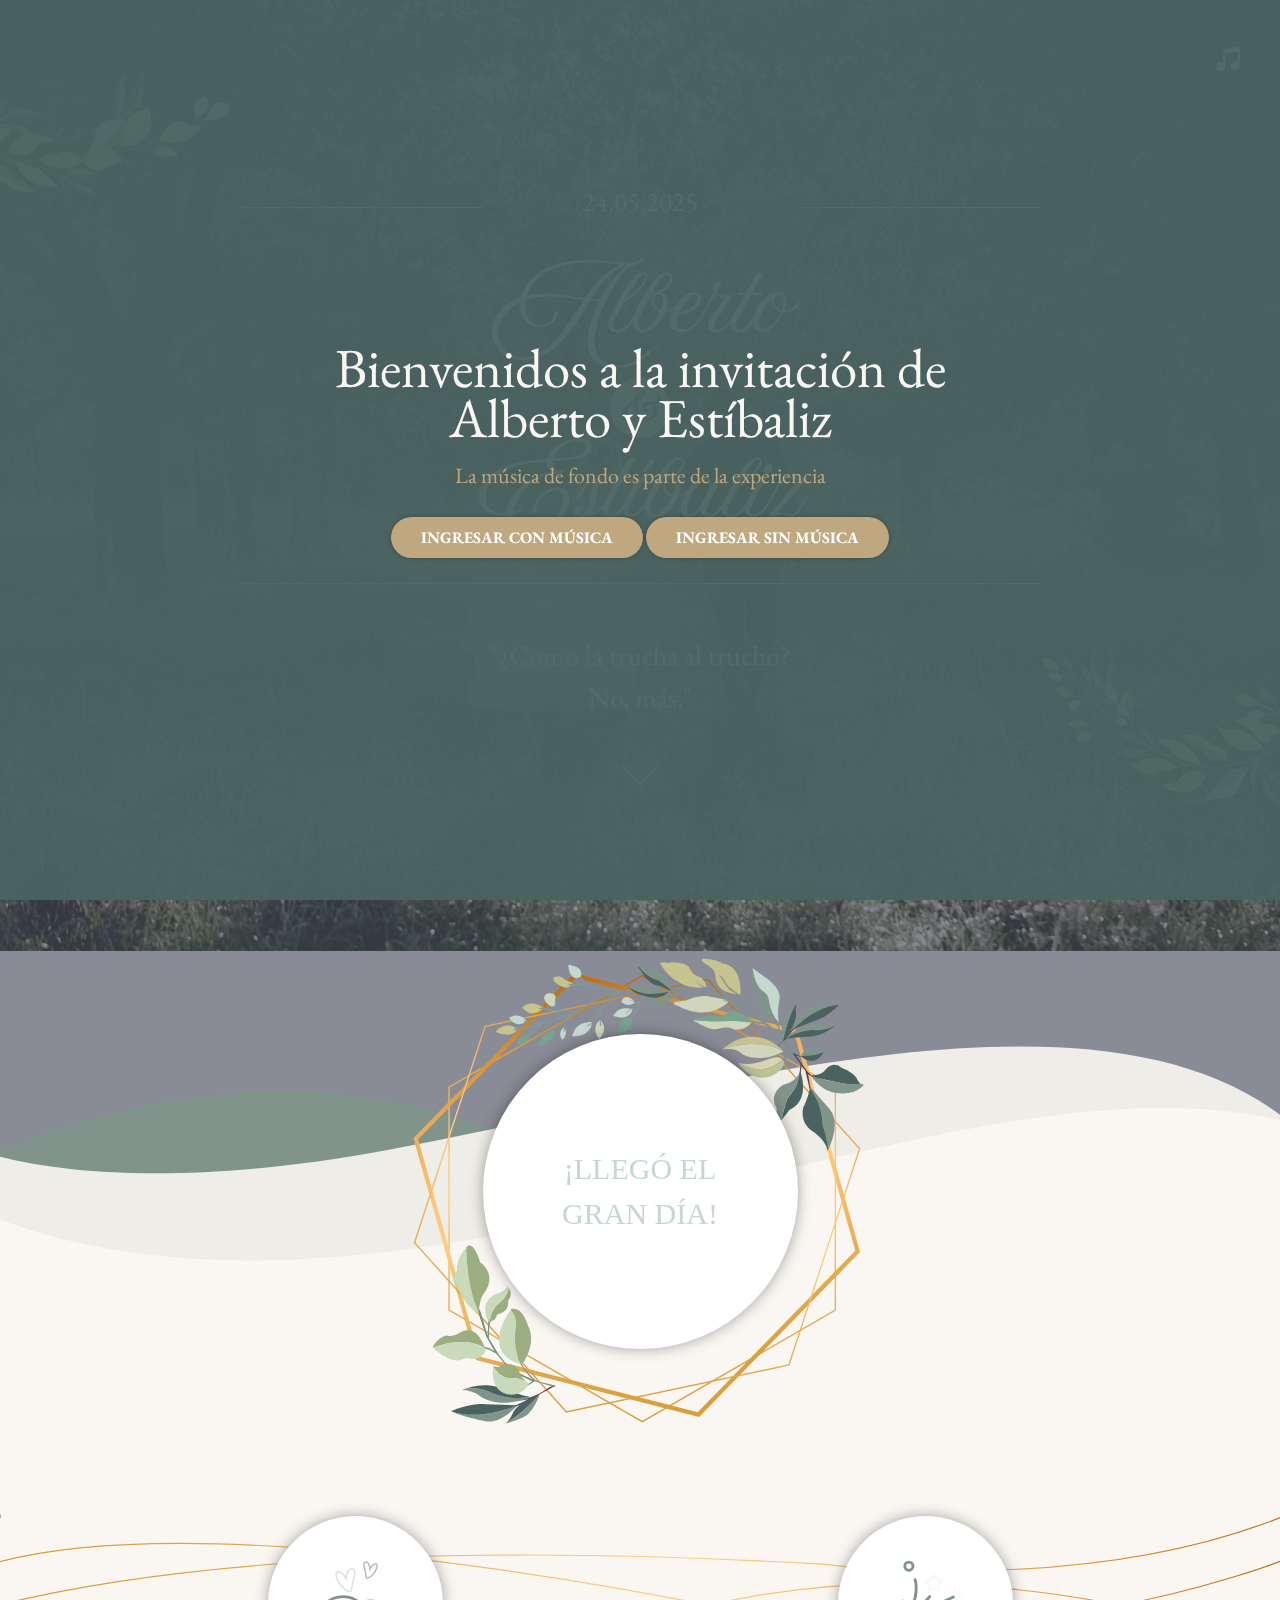
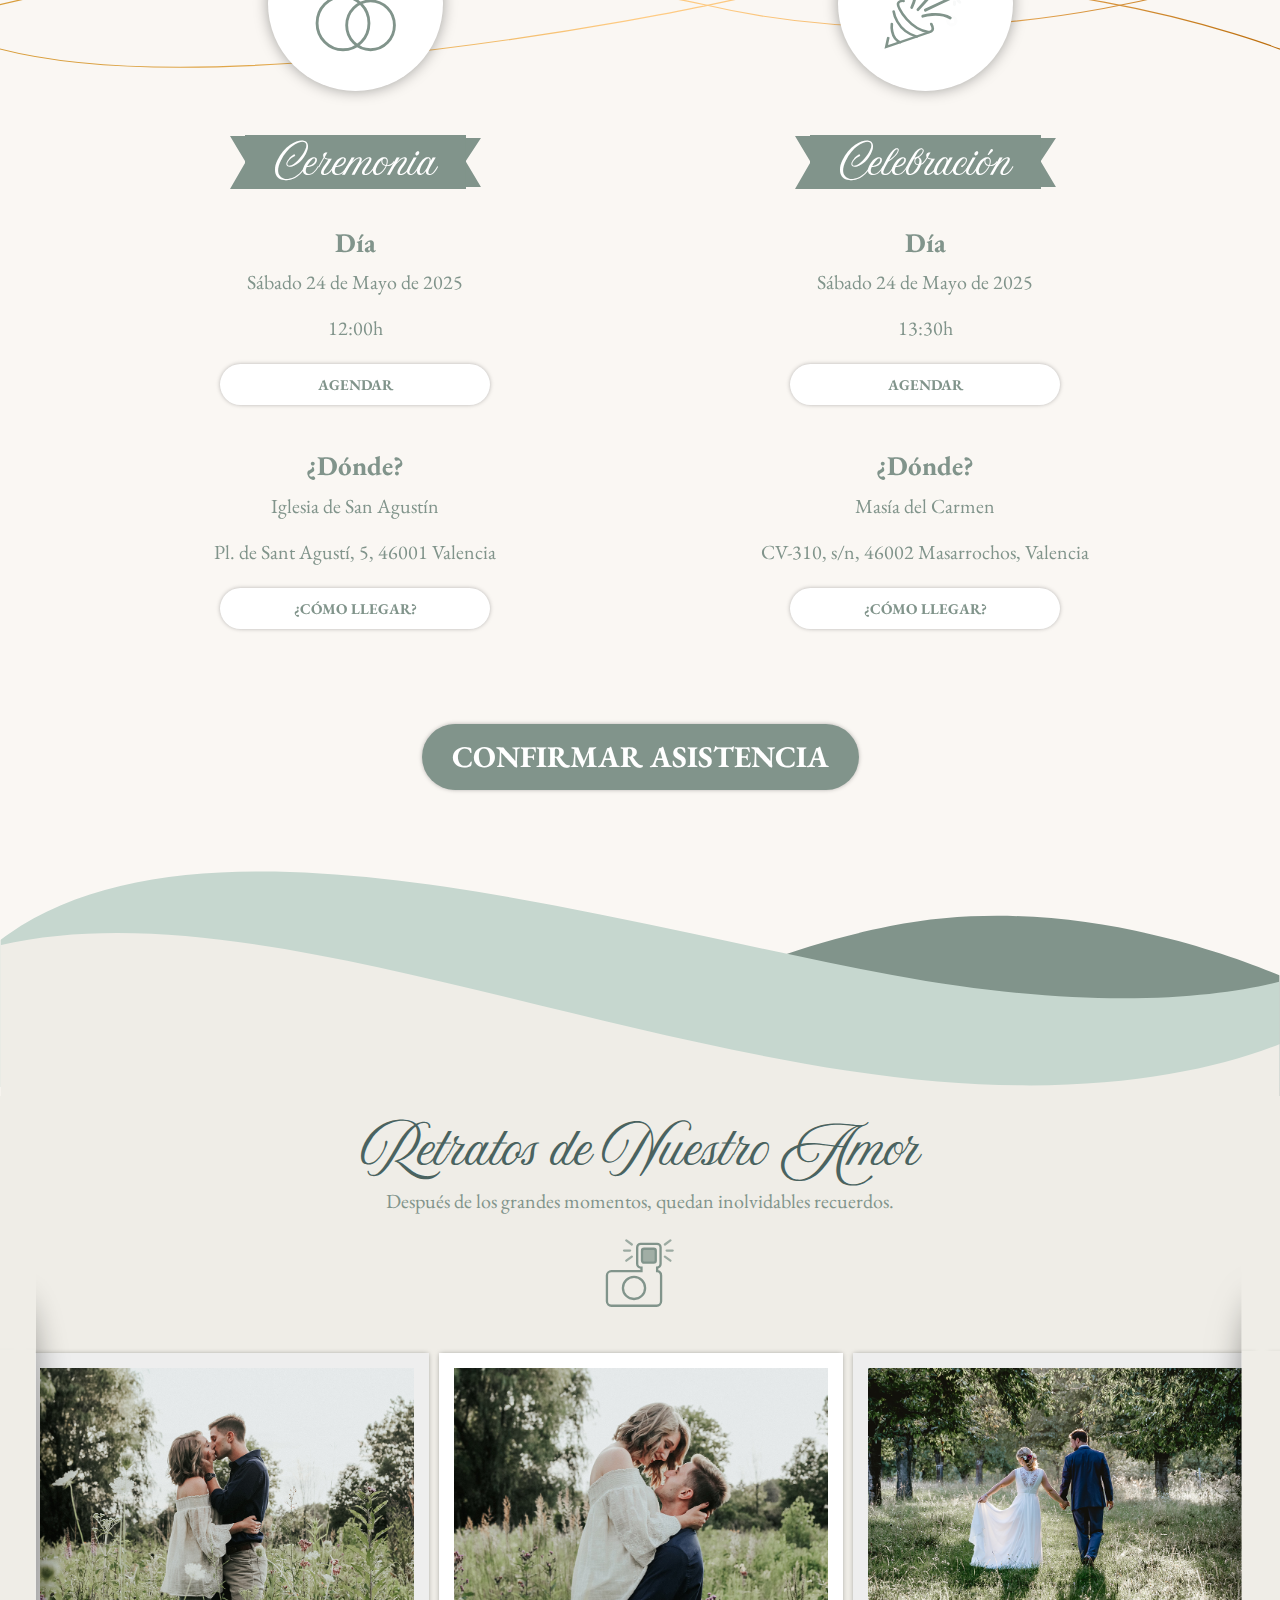
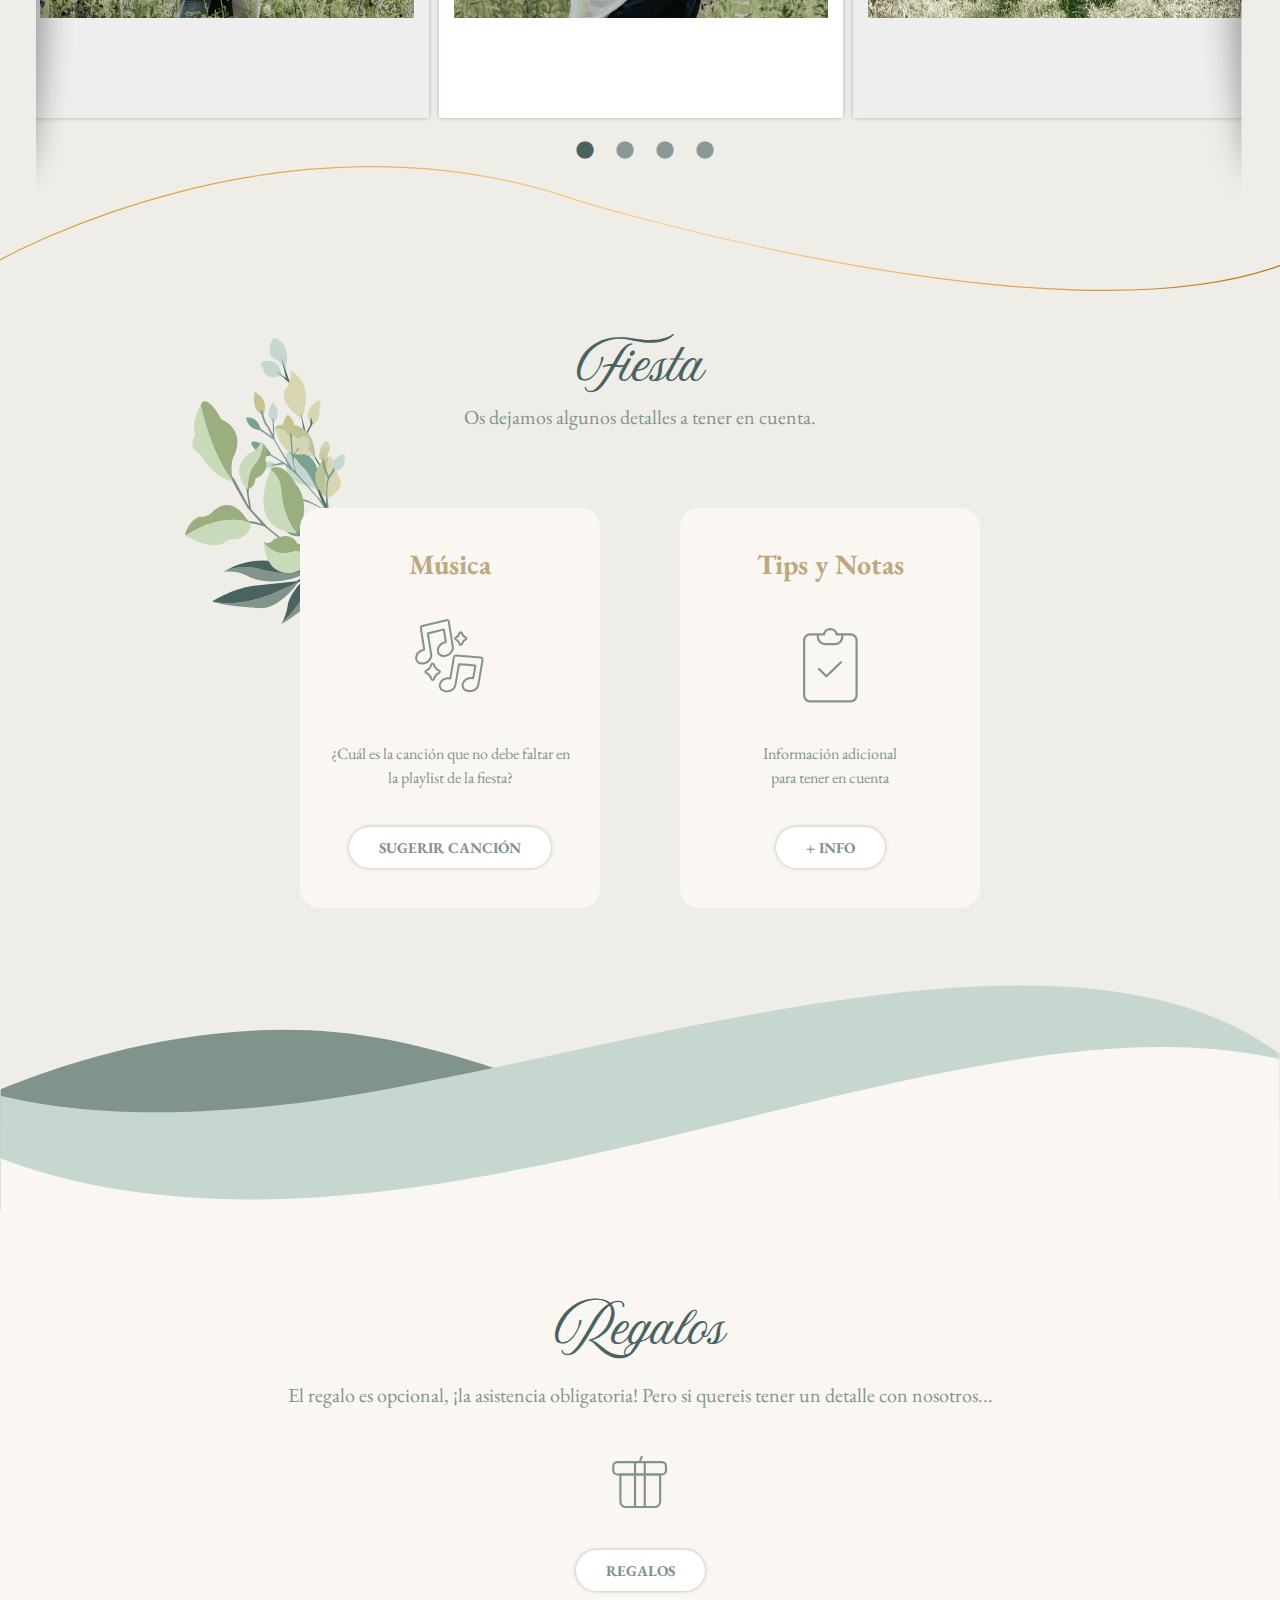
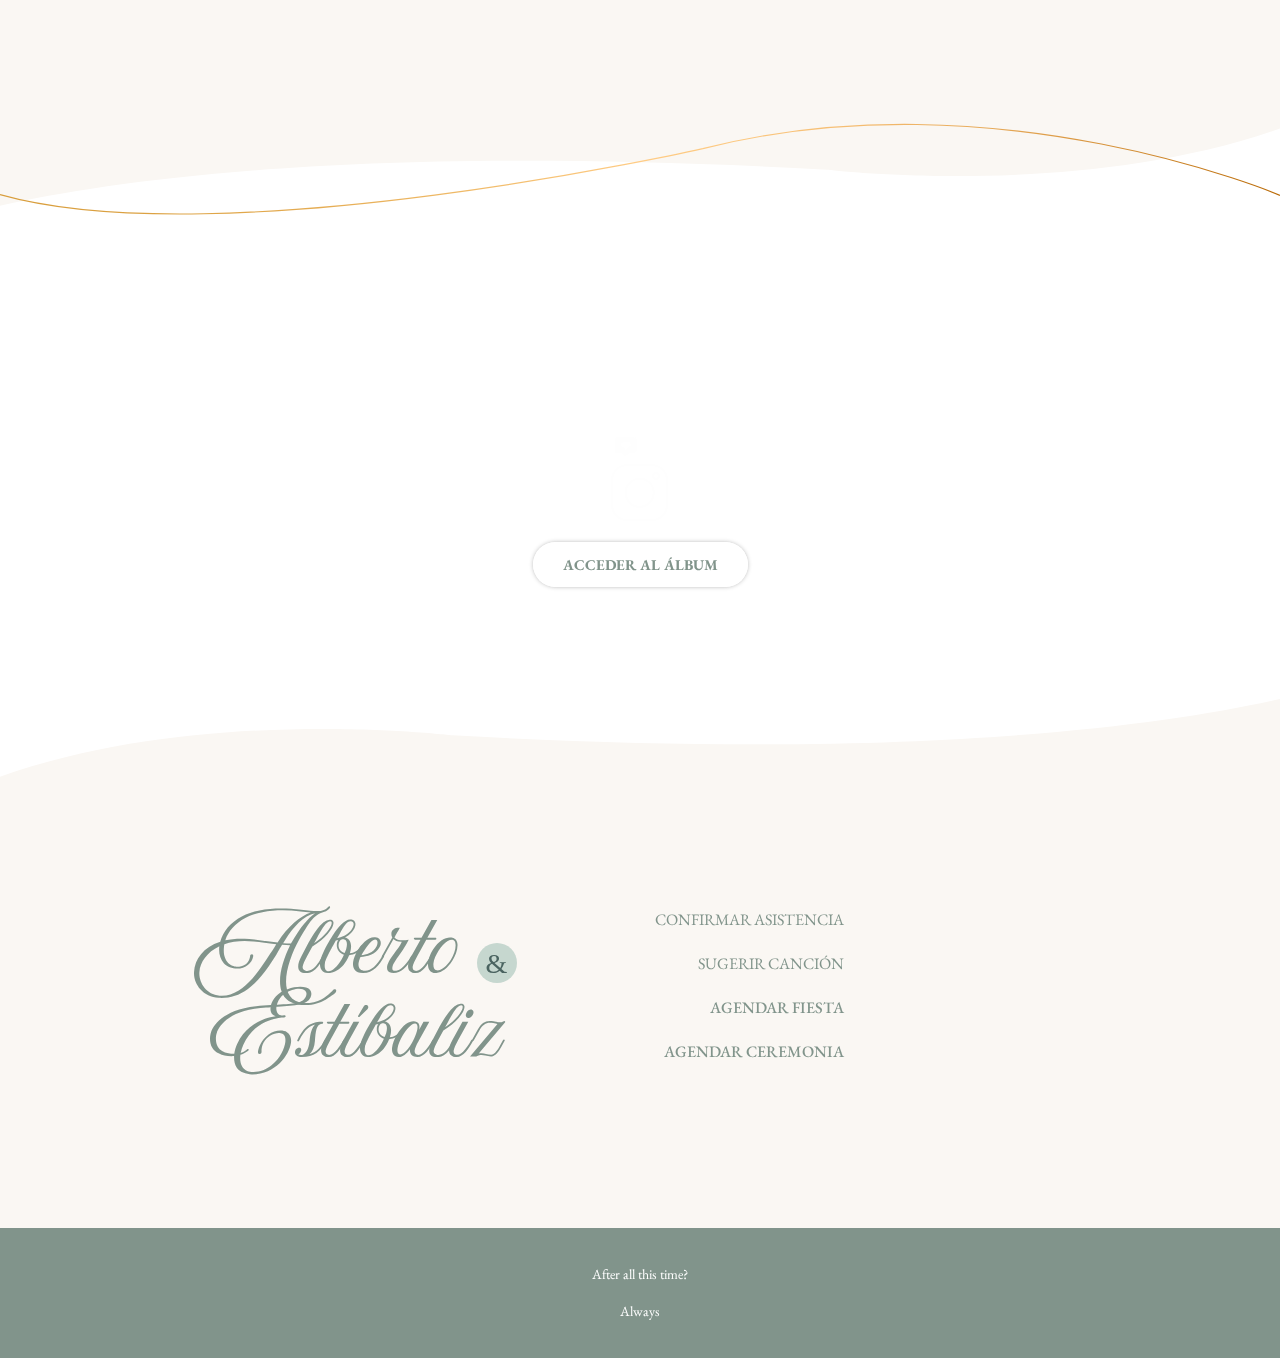
==== commit 56538797: "fix responsive" ====
--- a/index.html
+++ b/index.html
@@ -362,7 +362,7 @@
           <div class="content-galeria">
             <h2 class="title">Retratos de Nuestro Amor</h2>
             <p class="subtitle">
-              Un minuto, un segundo, un instante que queda en la eternidad
+              Después de los grandes momentos, quedan inolvidables recuerdos.
             </p>
 
             <div class="anim-galeria"></div>
@@ -426,7 +426,7 @@
           <div class="col-md-12">
             <h2 class="title">Fiesta</h2>
             <p class="subtitle">
-              Hagamos juntos una fiesta única. Os dejamos algunos detalles a
+              Os dejamos algunos detalles a
               tener en cuenta.
             </p>
           </div>
@@ -488,8 +488,8 @@
           class="row text-center d-flex justify-content-center align-items-center"
         >
           <h2 class="title">Regalos</h2>
-          <p class="subtitle">
-            Si deseáis regalarnos algo más que vuestra hermosa presencia...
+          <p class="subtitle mt-15">
+            El regalo es opcional, ¡la asistencia obligatoria! Pero si quereis tener un detalle con nosotros...
           </p>
 
           <div class="w-100">
@@ -499,7 +499,7 @@
           <br />
 
           <a href="#" class="boton modal-regalos"
-            >Número de IBAN y lista de regalos</a
+            >Regalos</a
           >
         </div>
       </div>
@@ -862,7 +862,7 @@
           </div>
 
           <div class="modal-header">
-            <h5 class="modal-title">Regalos</h5>
+            <h5 class="modal-title">Tres cosas hay en la vida: salud, dinero y amor. Afortunadamente nos sobran salud y amor.</h5>
           </div>
           <br />
           <p
@@ -872,7 +872,6 @@
           >
             ES34 0073 0100 5105 8719 9000
           </p>
-          <br /><br />
 
           <a id="copy-iban" class="link" href="#">Copiar IBAN</a> <br />
 
--- a/css/style.css
+++ b/css/style.css
@@ -1357,7 +1357,7 @@
 #modalRegalos .modal-header {
   border: none;
   display: inline-block;
-  padding: 0;
+  /* padding: 0; */
 }
 
 #modalRegalos .modal-header .modal-title {
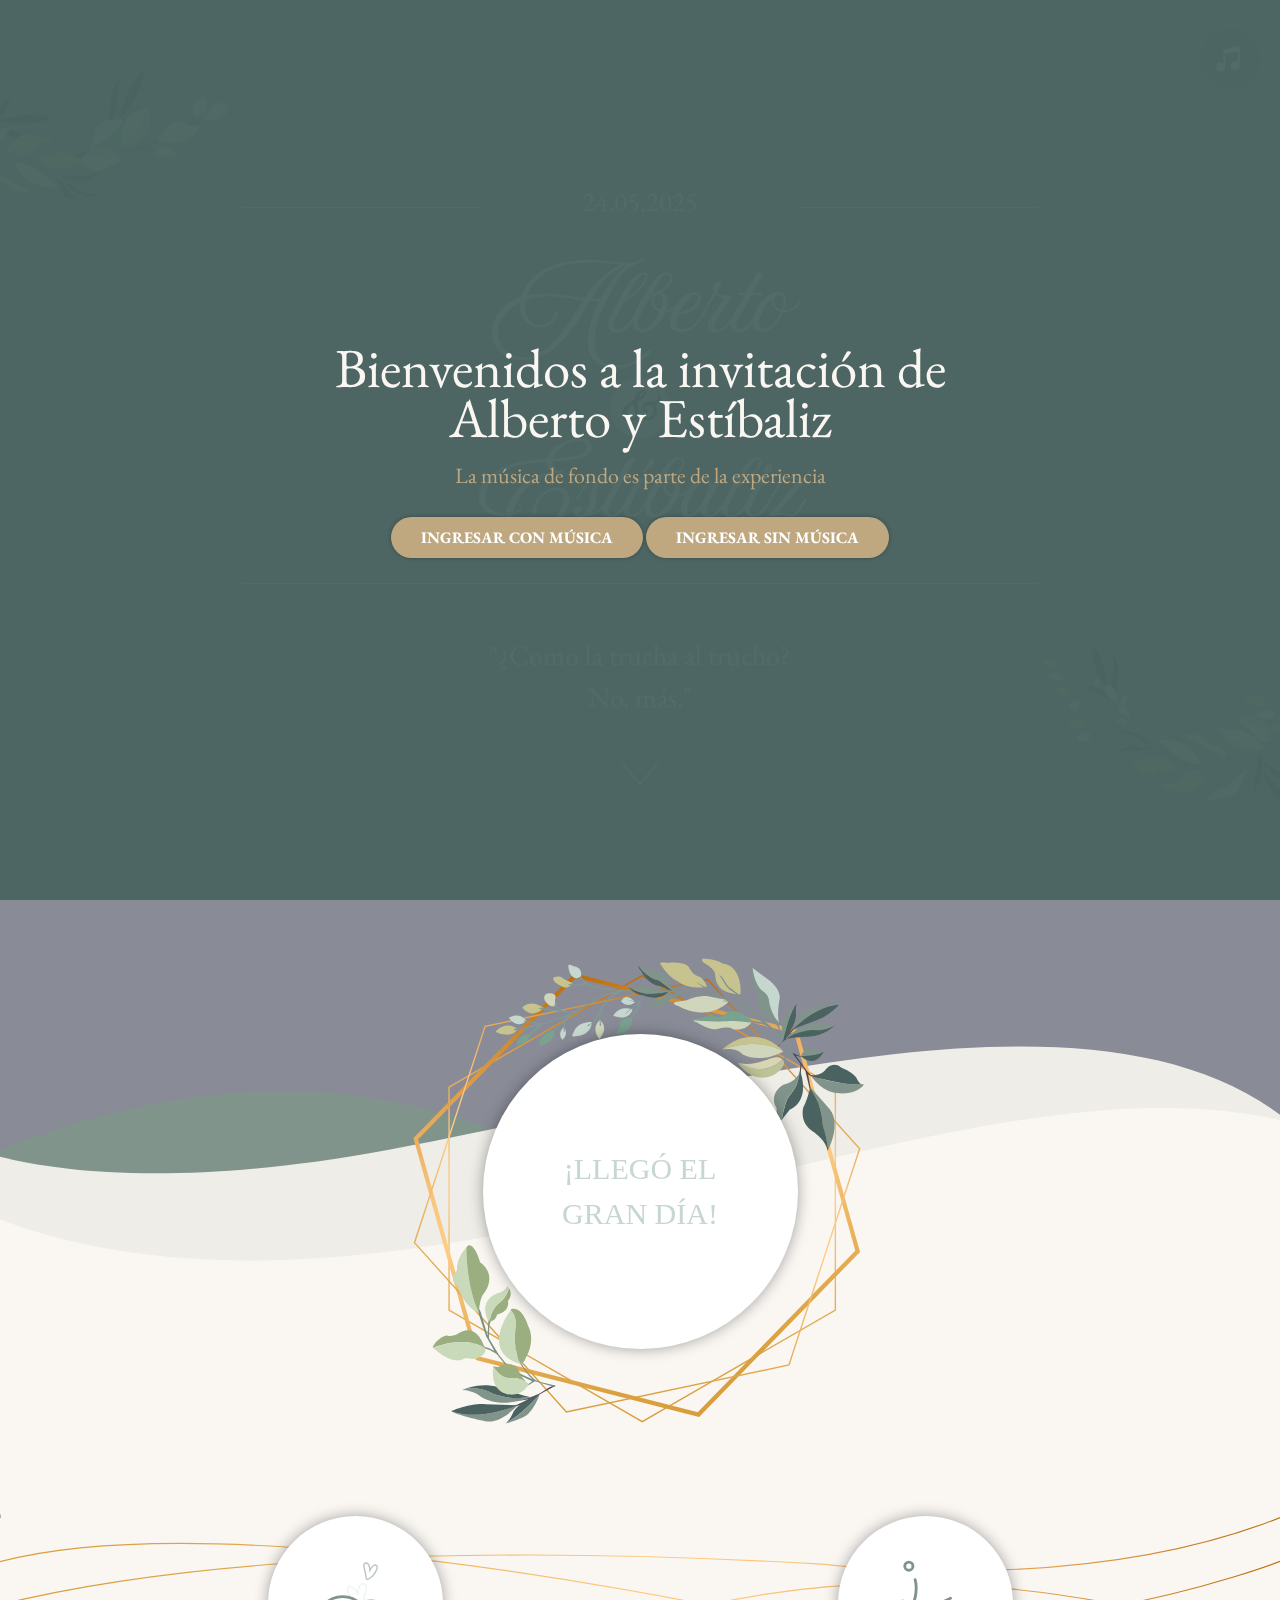
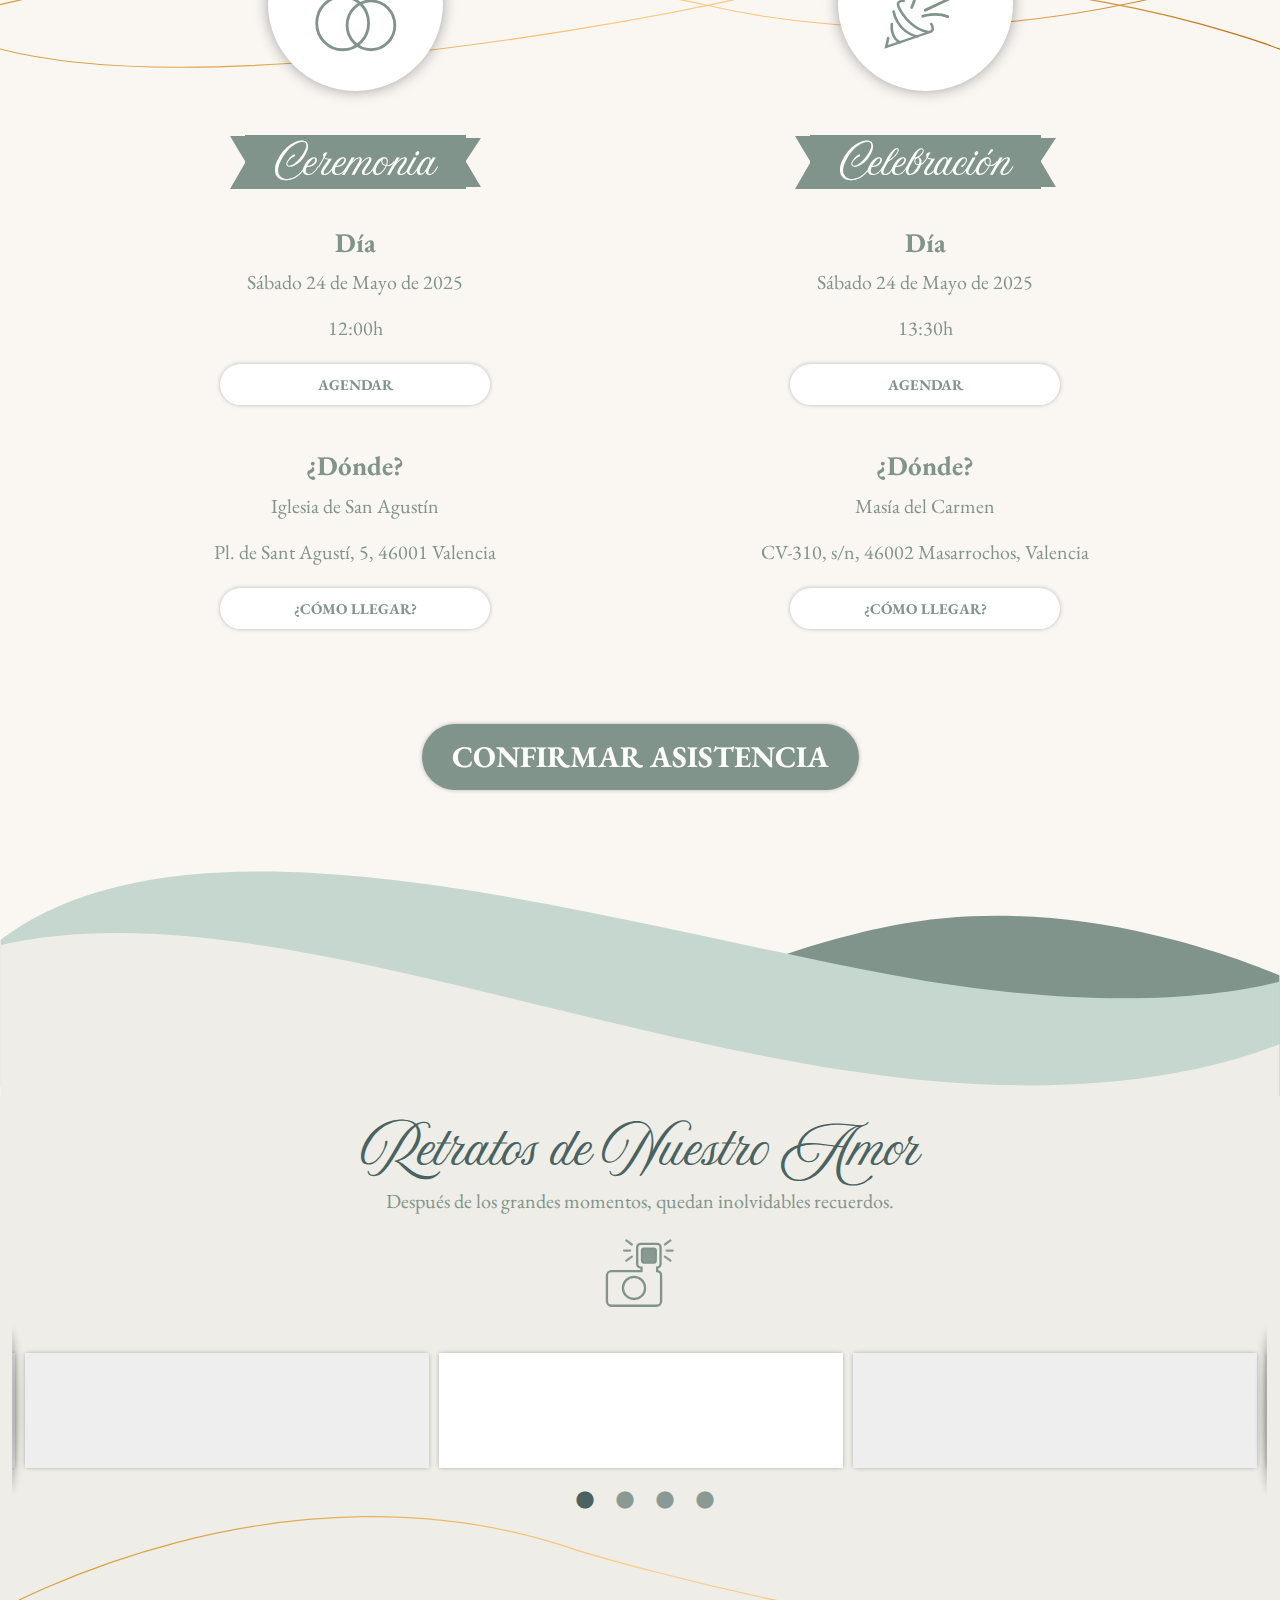
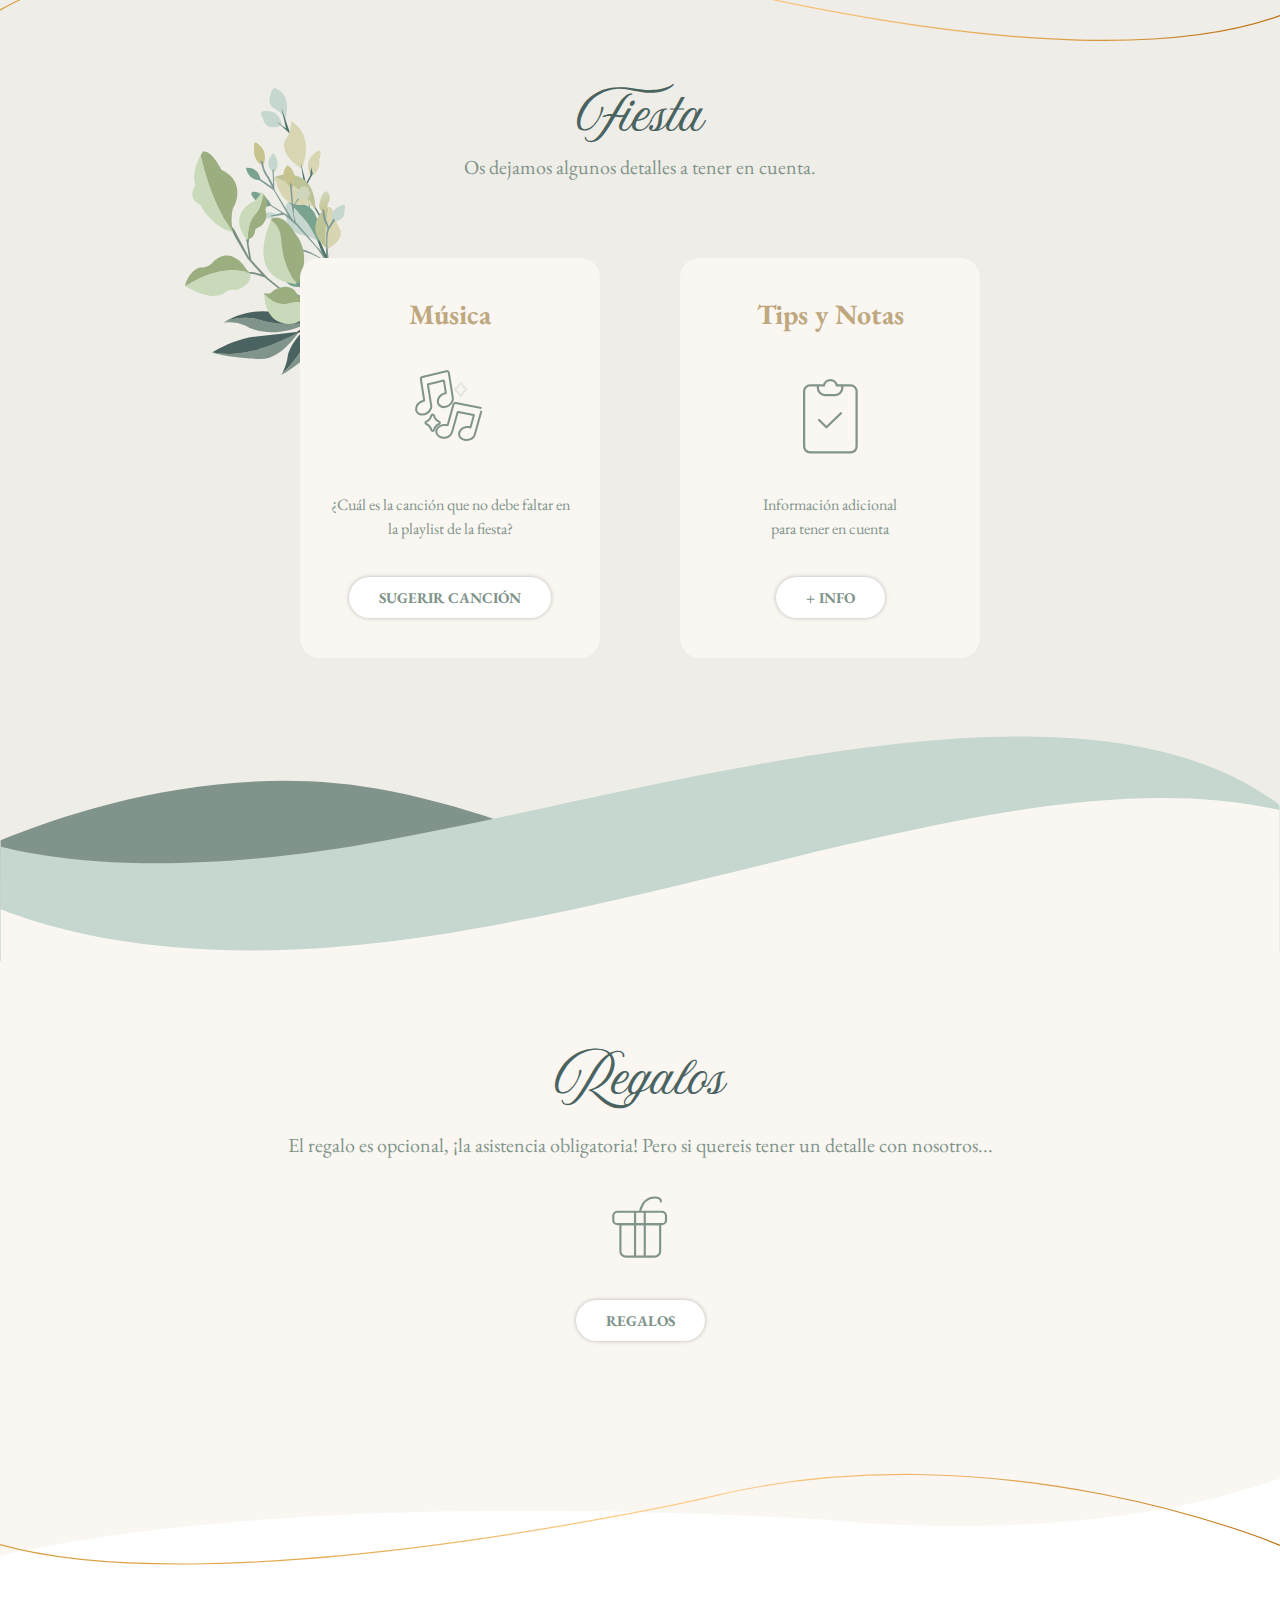
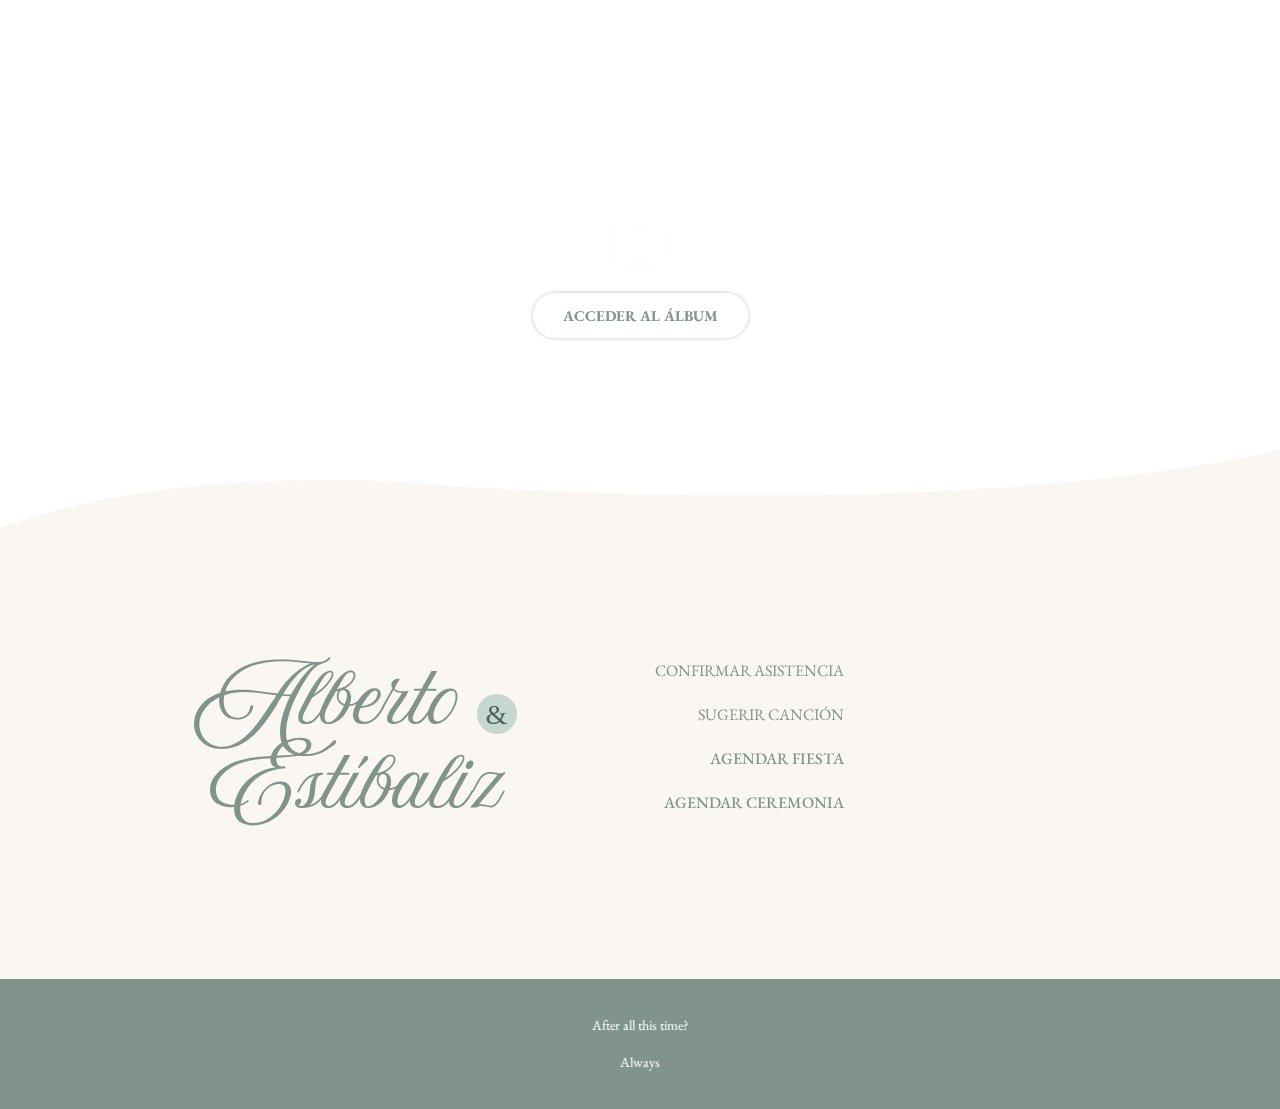
==== commit efab1ced: "feat: add scripts" ====
--- a/index.html
+++ b/index.html
@@ -379,18 +379,38 @@
 
           <div>
             <div class="polaroid">
-              <a href="img/galeria/1.jpg" data-fancybox="galeria">
-                <img src="img/galeria/1.jpg" alt="" />
+              <a href="img/galeria/4-us.jpg" data-fancybox="galeria">
+                <img src="img/galeria/4-us.jpg" alt="" />
               </a>
             </div>
           </div>
 
           <!-- Impmrimo el bloque con la imagen -->
 
+          <!-- <div>
+            <div class="polaroid">
+              <a href="img/galeria/2-us.jpg" data-fancybox="galeria">
+                <img src="img/galeria/2-us.jpg" alt="" />
+              </a>
+            </div>
+          </div> -->
+
+               <!-- Impmrimo el bloque con la imagen -->
+
+               <div>
+                <div class="polaroid">
+                  <a href="img/galeria/1-us.jpg" data-fancybox="galeria">
+                    <img src="img/galeria/1-us.jpg" alt="" />
+                  </a>
+                </div>
+              </div>
+
+          <!-- Impmrimo el bloque con la imagen -->
+
           <div>
             <div class="polaroid">
-              <a href="img/galeria/2.jpg" data-fancybox="galeria">
-                <img src="img/galeria/2.jpg" alt="" />
+              <a href="img/galeria/5-us.jpg" data-fancybox="galeria">
+                <img src="img/galeria/5-us.jpg" alt="" />
               </a>
             </div>
           </div>
@@ -399,18 +419,8 @@
 
           <div>
             <div class="polaroid">
-              <a href="img/galeria/4.jpg" data-fancybox="galeria">
-                <img src="img/galeria/4.jpg" alt="" />
-              </a>
-            </div>
-          </div>
-
-          <!-- Impmrimo el bloque con la imagen -->
-
-          <div>
-            <div class="polaroid">
-              <a href="img/galeria/5.jpg" data-fancybox="galeria">
-                <img src="img/galeria/5.jpg" alt="" />
+              <a href="img/galeria/3-us.jpg" data-fancybox="galeria">
+                <img src="img/galeria/3-us.jpg" alt="" />
               </a>
             </div>
           </div>
@@ -1513,7 +1523,7 @@
           var data = $(this).serialize();
 
           $.post(
-            "https://script.google.com/macros/s/AKfycbwxVURcQ7_FotYbyXidUuI1AS-oiFPPwQdHvMns8UXQ77aCVUTM2vnsUaQteD6fNiLB/exec",
+            "https://script.google.com/macros/s/AKfycbwRg3cyI_DLtP8GXn9txFXoZkrj8ckZI8fdJ2q93JDBFRGUJlEM3Ao-gc_aeYm65GSL/exec",
             data
           )
             .done(function (data) {
@@ -1703,7 +1713,7 @@
           var data = $(this).serialize();
 
           $.post(
-            "https://script.google.com/macros/s/AKfycbwCFBIsyWQUXs3dMHtJ6bRD-7otVhAYWFUslS5a8VCqQZeig0K9nFCm2wAXML3H0iXbbQ/exec",
+            "https://script.google.com/macros/s/AKfycbzRjBbWfOE5DVZjgJA3H-aoeBpKXy9lxLyyuS_HT-iblBrmpdiEQxOKNEbxEttpl6Gm/exec",
             data
           )
             .done(function (data) {
@@ -1848,16 +1858,16 @@
       if ($(window).width() < 768) {
         // Aceptar webp?
         if (support_format_webp()) {
-          var imageInstagramParallax = "img/instagram_mobile.webp";
+          var imageInstagramParallax = "img/instagram-us-mobile.png"; // todo add webp
         } else {
-          var imageInstagramParallax = "img/instagram_mobile.jpg";
+          var imageInstagramParallax = "img/instagram-us-mobile.jpg";
         }
       } else {
         // Aceptar webp?
         if (support_format_webp()) {
-          var imageInstagramParallax = "img/instagram.webp";
+          var imageInstagramParallax = "img/instagram-us.png"; //TODO CAMBIAR  A WEBP
         } else {
-          var imageInstagramParallax = "img/instagram.jpg";
+          var imageInstagramParallax = "img/instagram-us.jpg";
         }
       }
 
@@ -1913,16 +1923,16 @@
       if (device == "mobile" || $(window).width() < 768) {
         // Aceptar webp?
         if (support_format_webp()) {
-          var imageParallax = "img/portada-mobile.webp";
+          var imageParallax = "img/portada-us.jpg"; //todo add webp
         } else {
-          var imageParallax = "img/portada-mobile.jpg";
+          var imageParallax = "img/portada-us-mobile.jpg";
         }
       } else {
         // Aceptar webp?
         if (support_format_webp()) {
-          var imageParallax = "img/portada-3.webp";
+          var imageParallax = "img/portada-us.jpg"; //TODO CAMBIAR A WEBP
         } else {
-          var imageParallax = "img/portada-3.jpg";
+          var imageParallax = "img/portada-us.jpg";
         }
       }
 
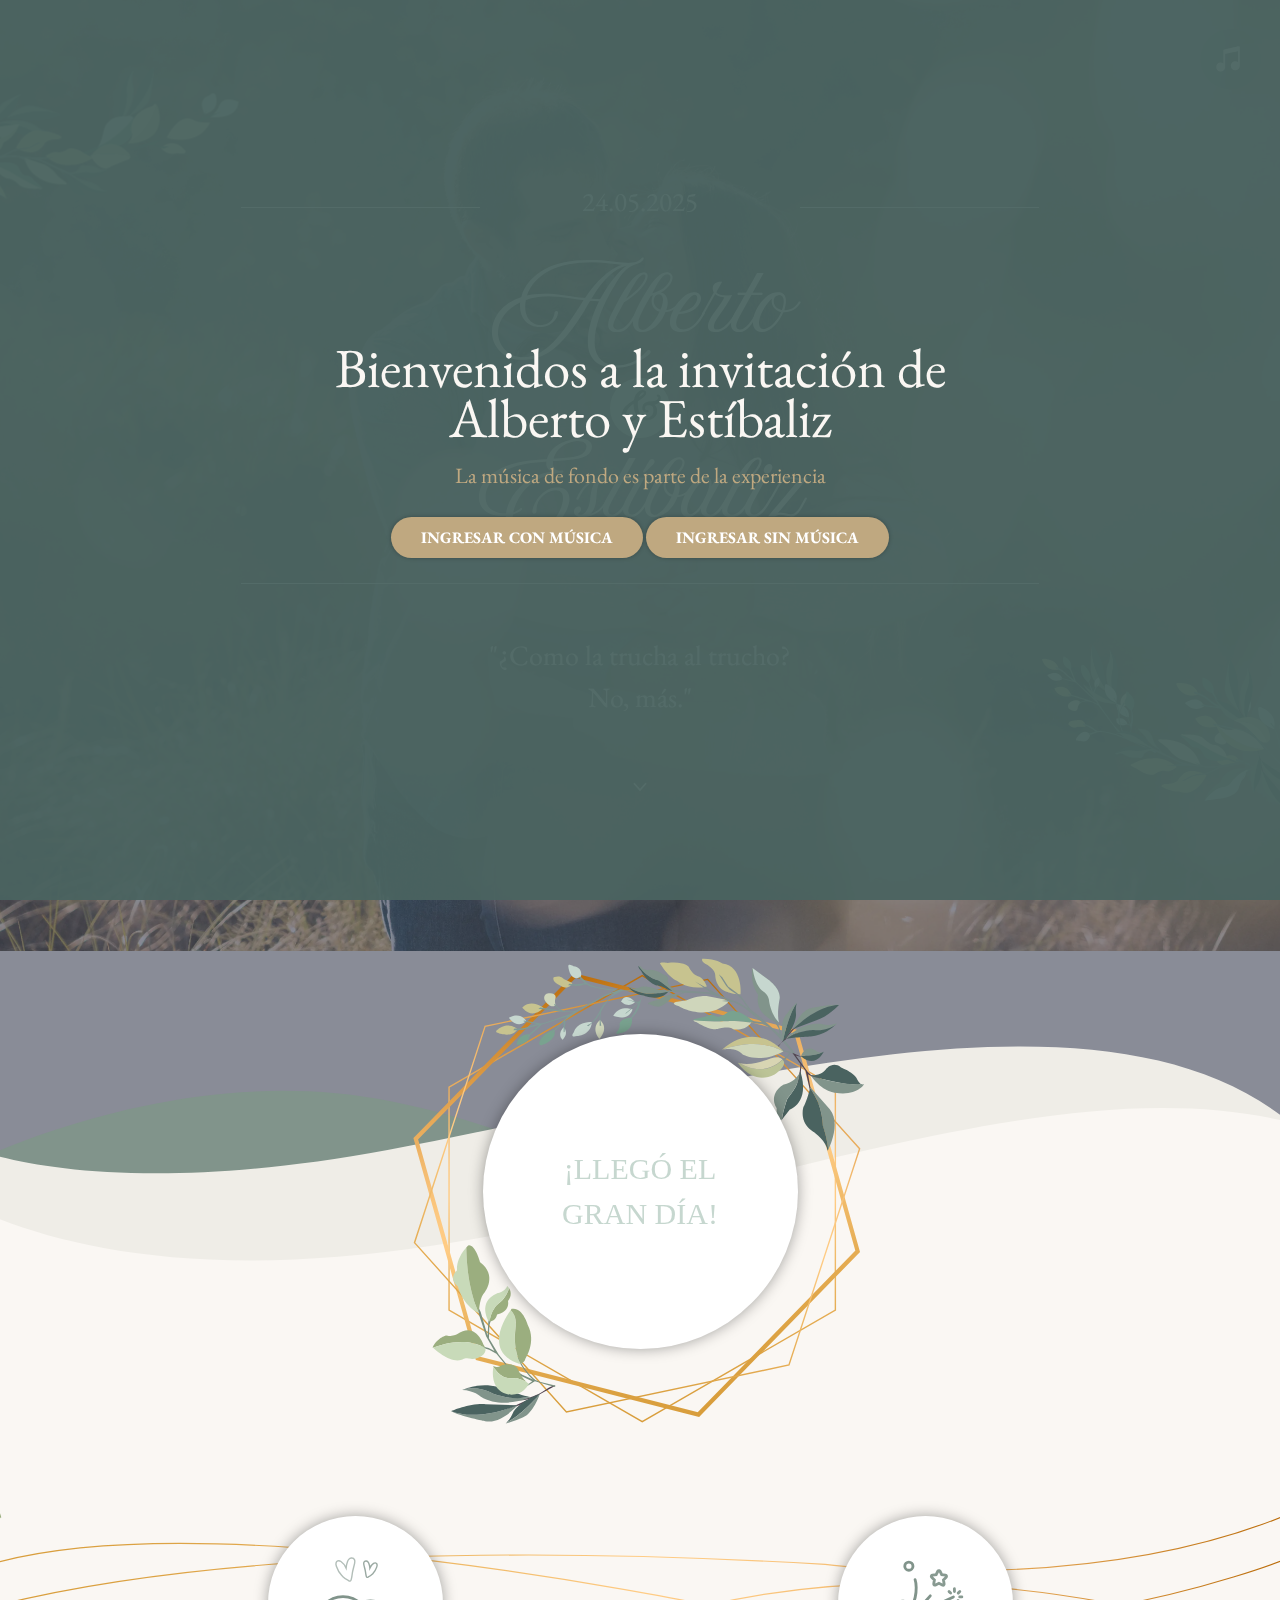
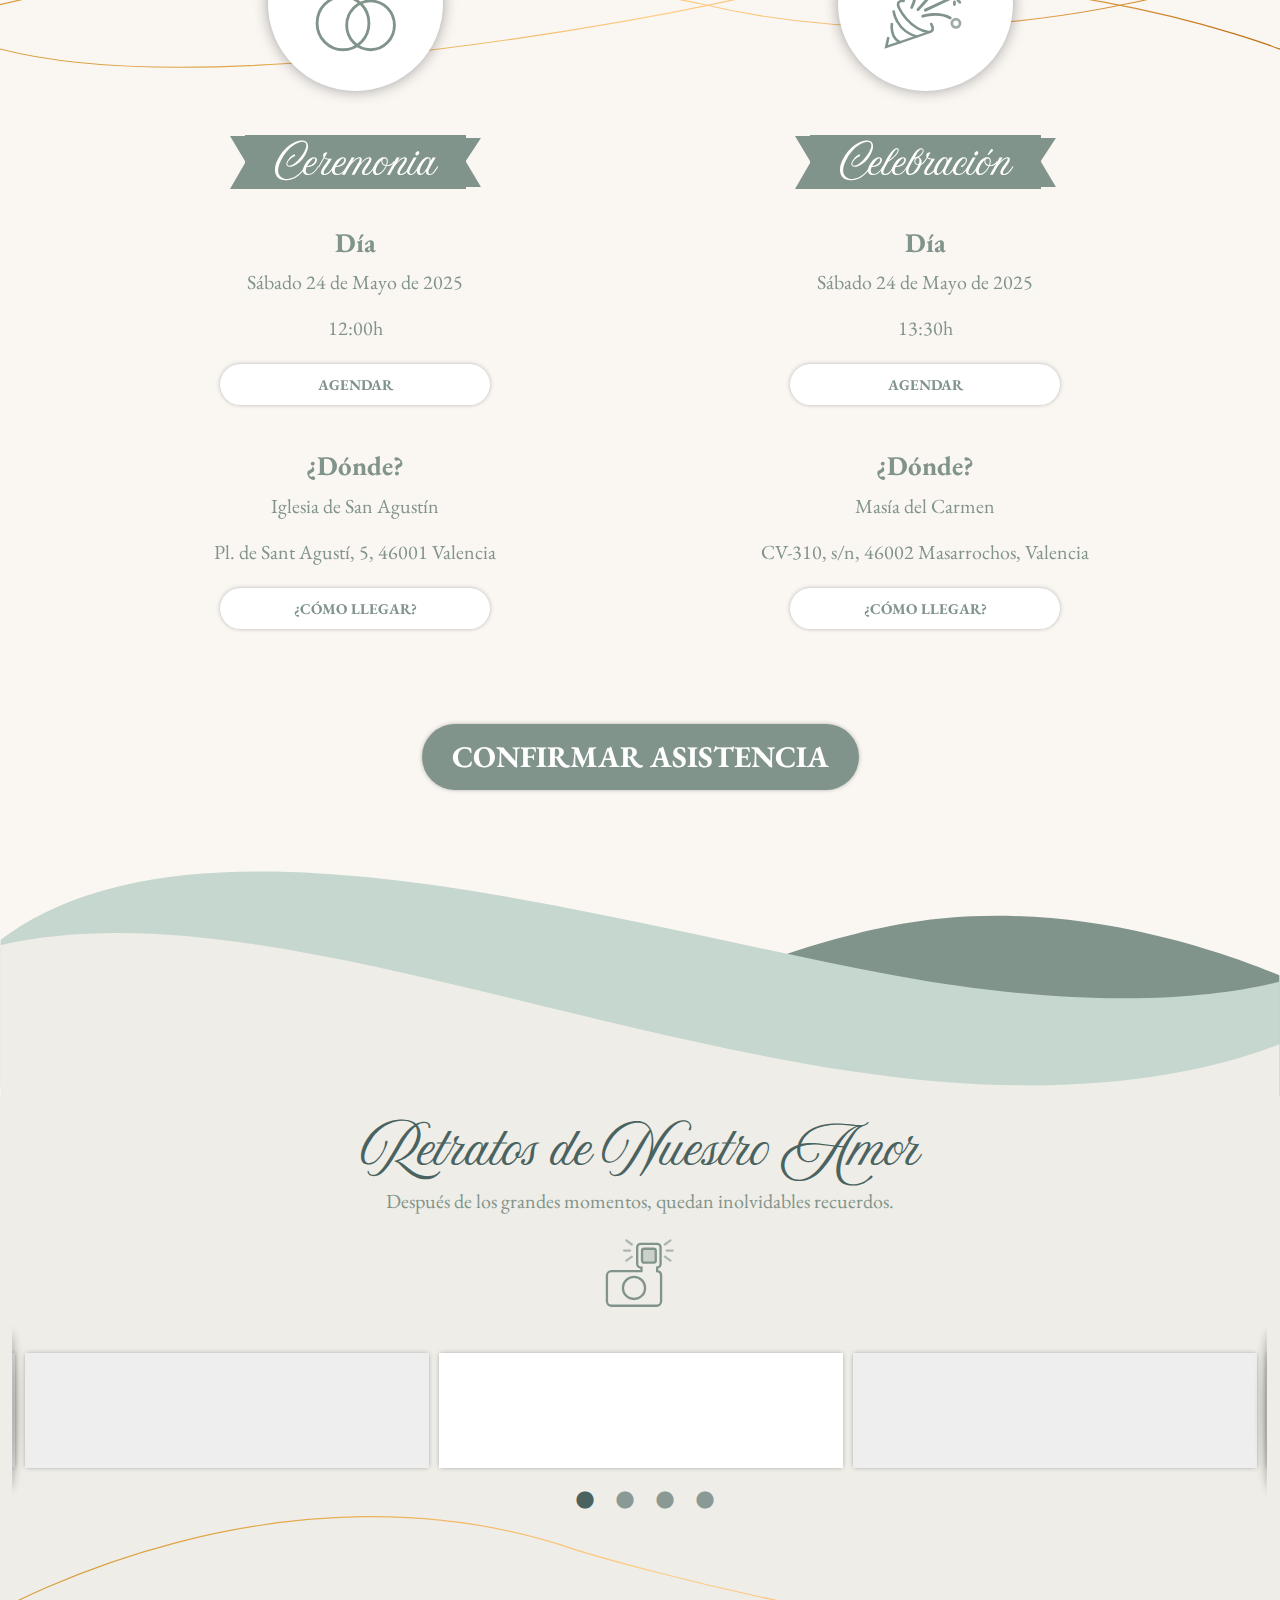
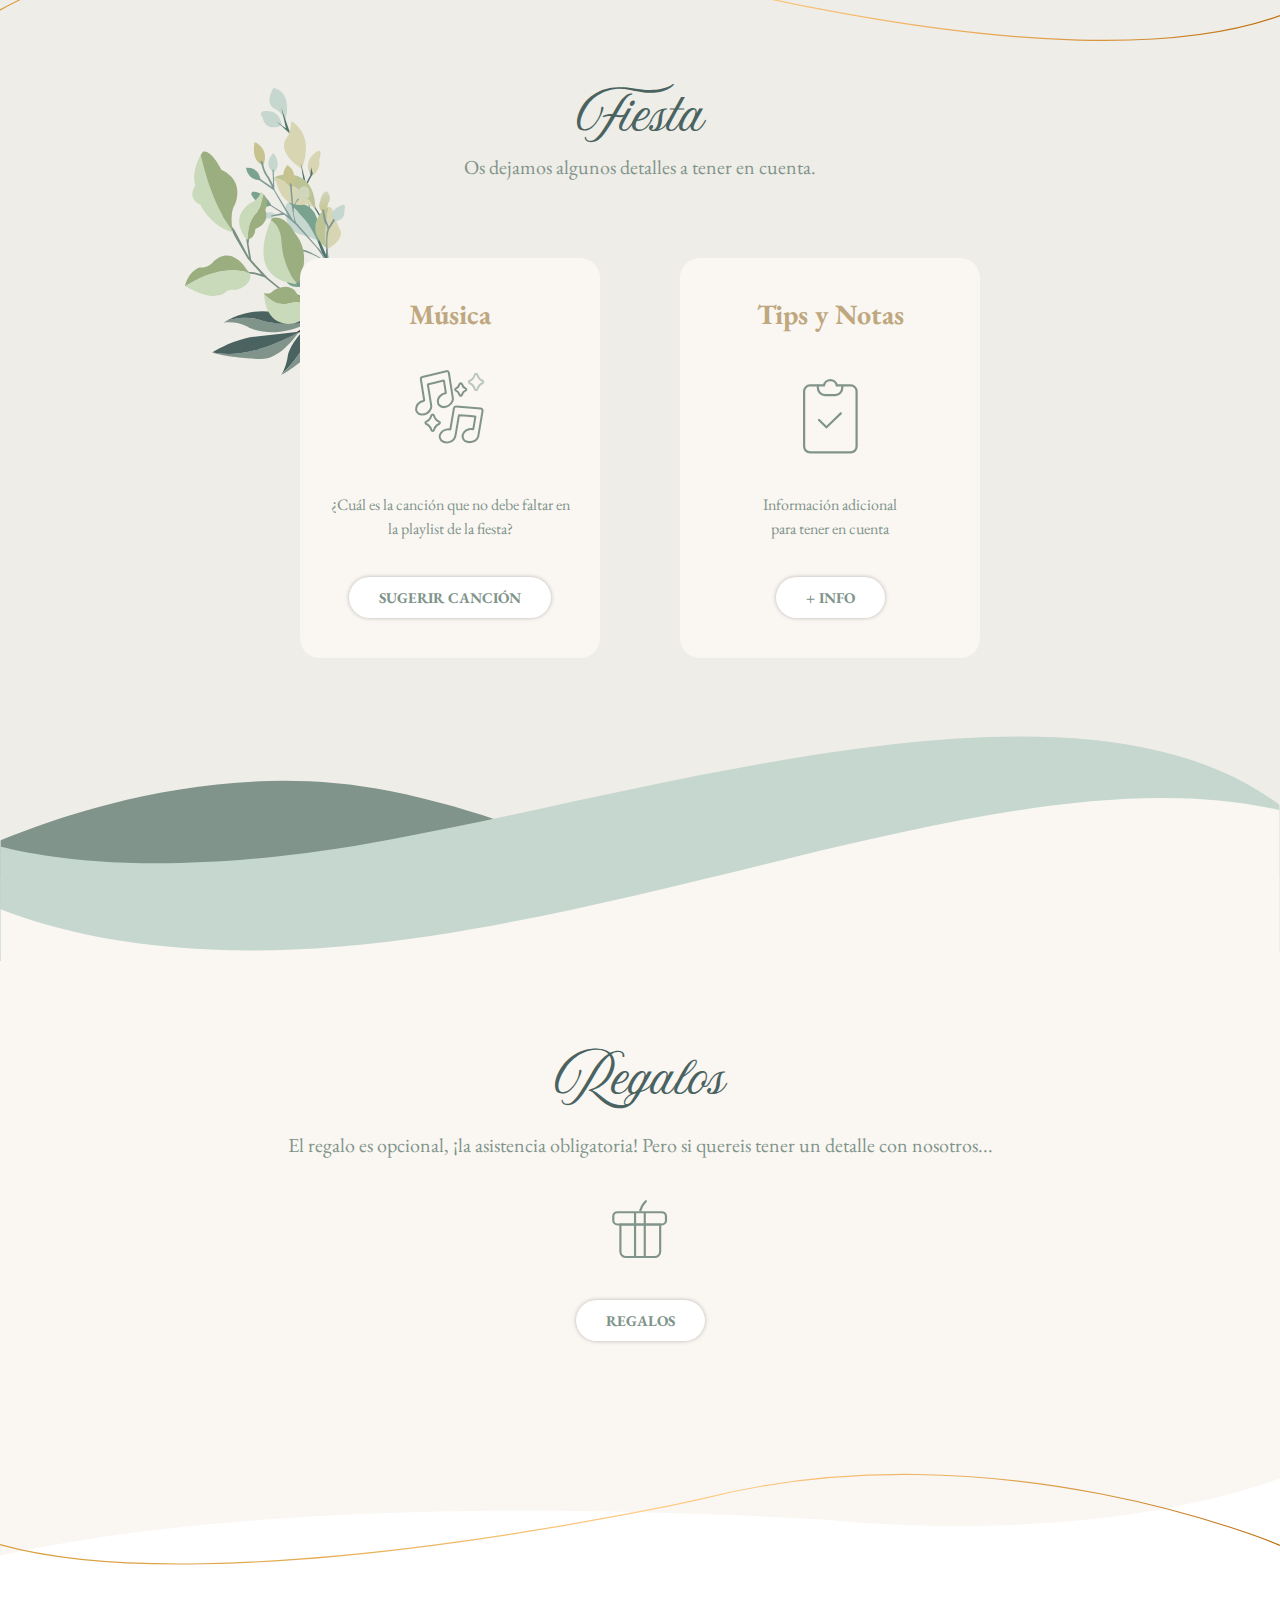
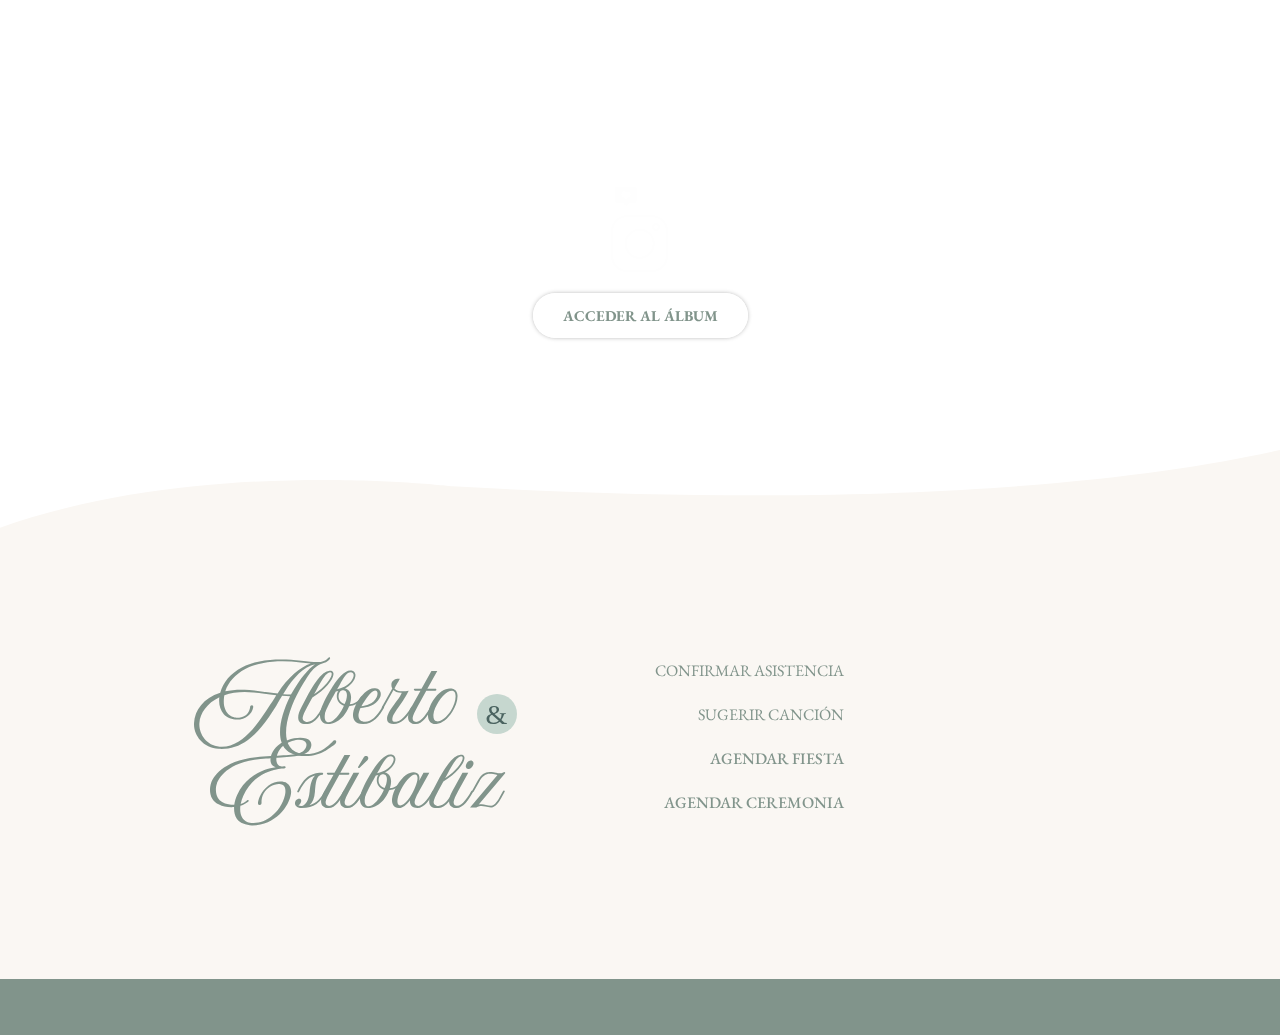
==== commit e2caff32: "feat: add scripts" ====
--- a/index.html
+++ b/index.html
@@ -395,15 +395,15 @@
             </div>
           </div> -->
 
-               <!-- Impmrimo el bloque con la imagen -->
-
-               <div>
-                <div class="polaroid">
-                  <a href="img/galeria/1-us.jpg" data-fancybox="galeria">
-                    <img src="img/galeria/1-us.jpg" alt="" />
-                  </a>
-                </div>
-              </div>
+          <!-- Impmrimo el bloque con la imagen -->
+
+          <div>
+            <div class="polaroid">
+              <a href="img/galeria/1-us.jpg" data-fancybox="galeria">
+                <img src="img/galeria/1-us.jpg" alt="" />
+              </a>
+            </div>
+          </div>
 
           <!-- Impmrimo el bloque con la imagen -->
 
@@ -436,8 +436,7 @@
           <div class="col-md-12">
             <h2 class="title">Fiesta</h2>
             <p class="subtitle">
-              Os dejamos algunos detalles a
-              tener en cuenta.
+              Os dejamos algunos detalles a tener en cuenta.
             </p>
           </div>
 
@@ -499,7 +498,8 @@
         >
           <h2 class="title">Regalos</h2>
           <p class="subtitle mt-15">
-            El regalo es opcional, ¡la asistencia obligatoria! Pero si quereis tener un detalle con nosotros...
+            El regalo es opcional, ¡la asistencia obligatoria! Pero si quereis
+            tener un detalle con nosotros...
           </p>
 
           <div class="w-100">
@@ -508,9 +508,7 @@
 
           <br />
 
-          <a href="#" class="boton modal-regalos"
-            >Regalos</a
-          >
+          <a href="#" class="boton modal-regalos">Regalos</a>
         </div>
       </div>
     </section>
@@ -600,11 +598,7 @@
       <div class="container">
         <div class="row">
           <div class="col-md-12">
-            <p>After all this time?</p>
-
-            <!-- Modal cambio de idioma -->
-
-            <p>Always</p>
+            <p></p>
           </div>
         </div>
       </div>
@@ -712,7 +706,9 @@
                     name="bus"
                     class="form-check-input custom-control-input"
                   />
-                  <label for="bus" class="form-check-label custom-control-label bold"
+                  <label
+                    for="bus"
+                    class="form-check-label custom-control-label bold"
                     >Me apunto al bus</label
                   >
                 </div>
@@ -827,12 +823,10 @@
           </div>
 
           <div class="modal-body">
-           
-
             <p>• Rogamos puntualidad.</p>
             <p>
-              • Tendremos un bus desde la iglesia a la masía y de la masía
-              a la plaza Manuel Sanchis Guarner (Pantera rosa) con salidas a las
+              • Tendremos un bus desde la iglesia a la masía y de la masía a la
+              plaza Manuel Sanchis Guarner (Pantera rosa) con salidas a las
               22:00h y a las 24:00h. No olvides apuntarte si lo vas a necesitar
               al confirmar tu asistencia.
             </p>
@@ -841,9 +835,11 @@
               ¿Necesitas más información? ¿Quieres darle una sorpresa a los
               novios? ¡Contacta con las Wedding Planners!
             </p>
-            <p>Pilar: +34 674 01 54 80
-              <br>
-           Ágata: +34 658 49 98 91</p>
+            <p>
+              Pilar: +34 674 01 54 80
+              <br />
+              Ágata: +34 658 49 98 91
+            </p>
           </div>
 
           <div class="modal-footer"></div>
@@ -872,7 +868,10 @@
           </div>
 
           <div class="modal-header">
-            <h5 class="modal-title">Tres cosas hay en la vida: salud, dinero y amor. Afortunadamente nos sobran salud y amor.</h5>
+            <h5 class="modal-title">
+              Tres cosas hay en la vida: salud, dinero y amor. Afortunadamente
+              nos sobran salud y amor.
+            </h5>
           </div>
           <br />
           <p
@@ -1858,16 +1857,16 @@
       if ($(window).width() < 768) {
         // Aceptar webp?
         if (support_format_webp()) {
-          var imageInstagramParallax = "img/instagram-us-mobile.png"; // todo add webp
+          var imageInstagramParallax = "img/instagram-us.webp"; // todo add webp
         } else {
-          var imageInstagramParallax = "img/instagram-us-mobile.jpg";
+          var imageInstagramParallax = "img/instagram-us.png";
         }
       } else {
         // Aceptar webp?
         if (support_format_webp()) {
-          var imageInstagramParallax = "img/instagram-us.png"; //TODO CAMBIAR  A WEBP
+          var imageInstagramParallax = "img/instagram-us.webp"; //TODO CAMBIAR  A WEBP
         } else {
-          var imageInstagramParallax = "img/instagram-us.jpg";
+          var imageInstagramParallax = "img/instagram-us.png";
         }
       }
 
@@ -1923,16 +1922,16 @@
       if (device == "mobile" || $(window).width() < 768) {
         // Aceptar webp?
         if (support_format_webp()) {
-          var imageParallax = "img/portada-us.jpg"; //todo add webp
+          var imageParallax = "img/20.webp"; //todo add webp
         } else {
-          var imageParallax = "img/portada-us-mobile.jpg";
+          var imageParallax = "img/20.jpg";
         }
       } else {
         // Aceptar webp?
         if (support_format_webp()) {
-          var imageParallax = "img/portada-us.jpg"; //TODO CAMBIAR A WEBP
+          var imageParallax = "img/20.webp"; //TODO CAMBIAR A WEBP
         } else {
-          var imageParallax = "img/portada-us.jpg";
+          var imageParallax = "img/20.jpg";
         }
       }
 
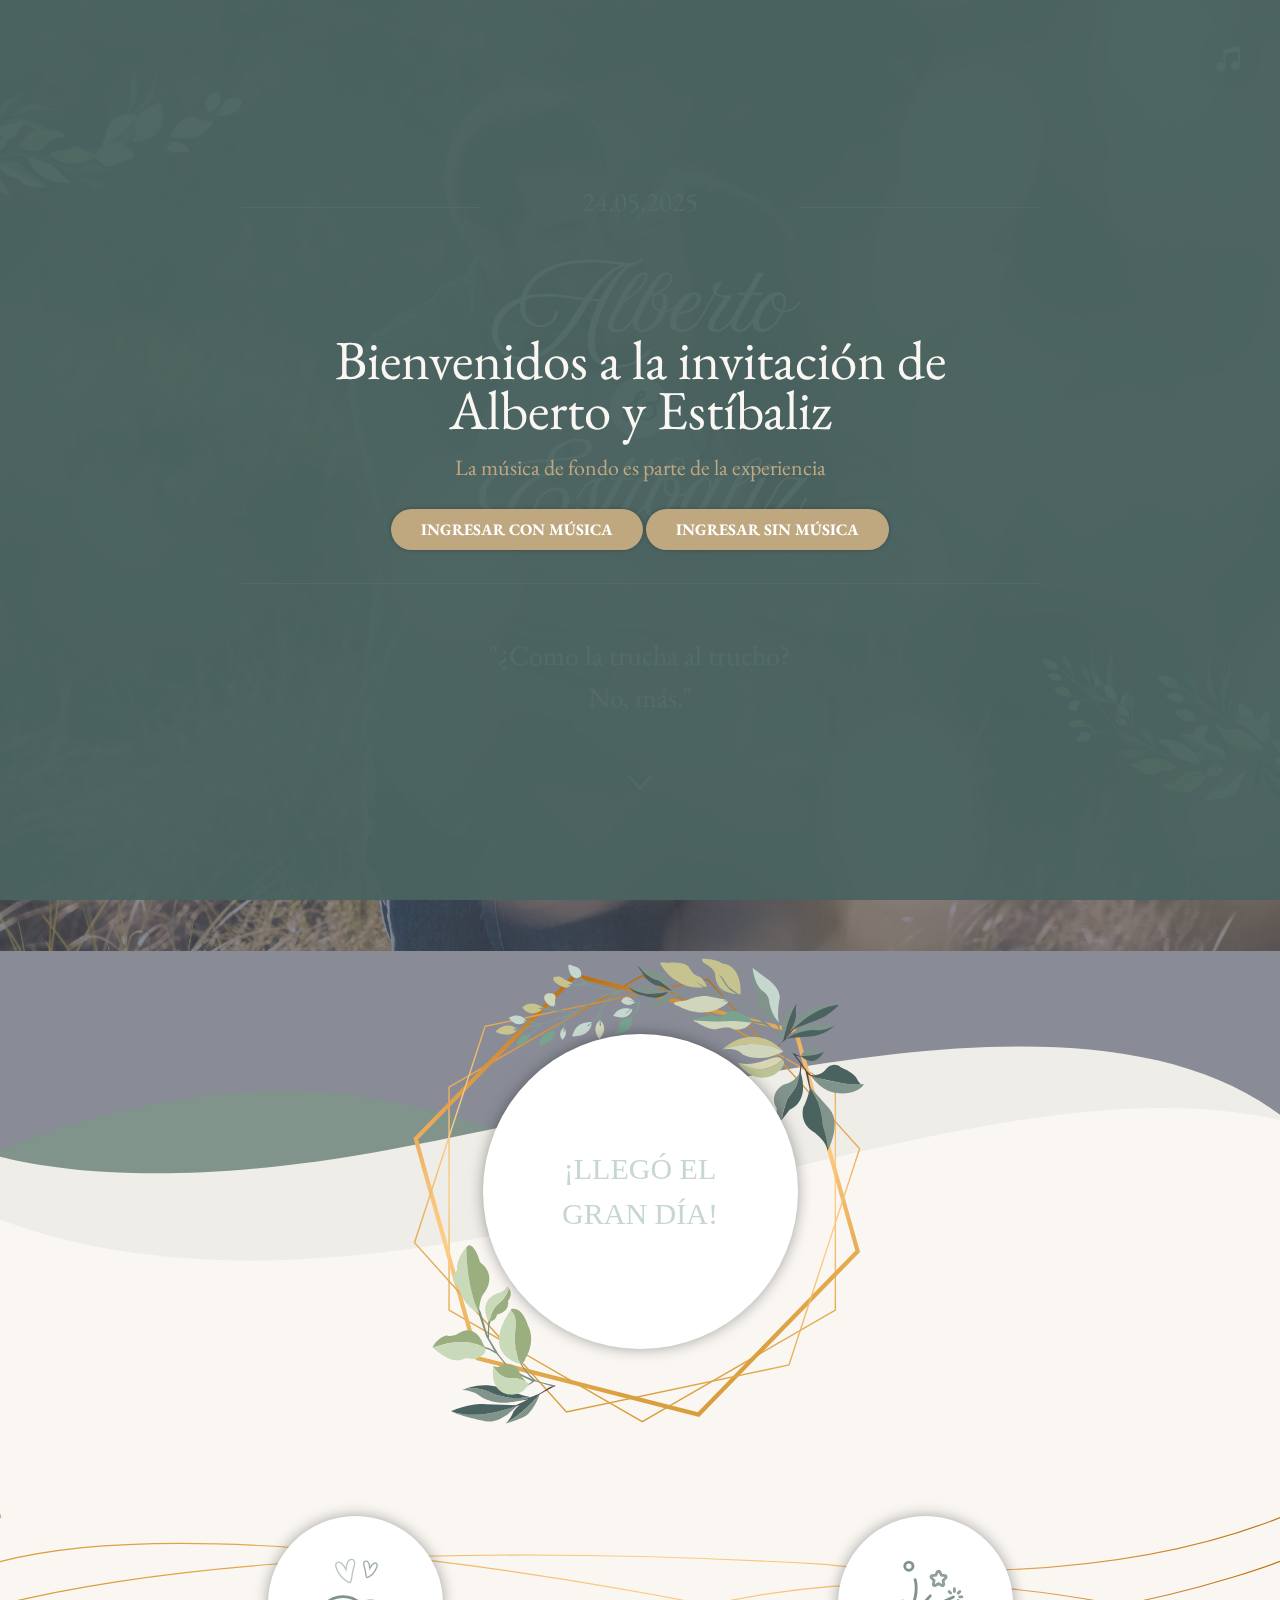
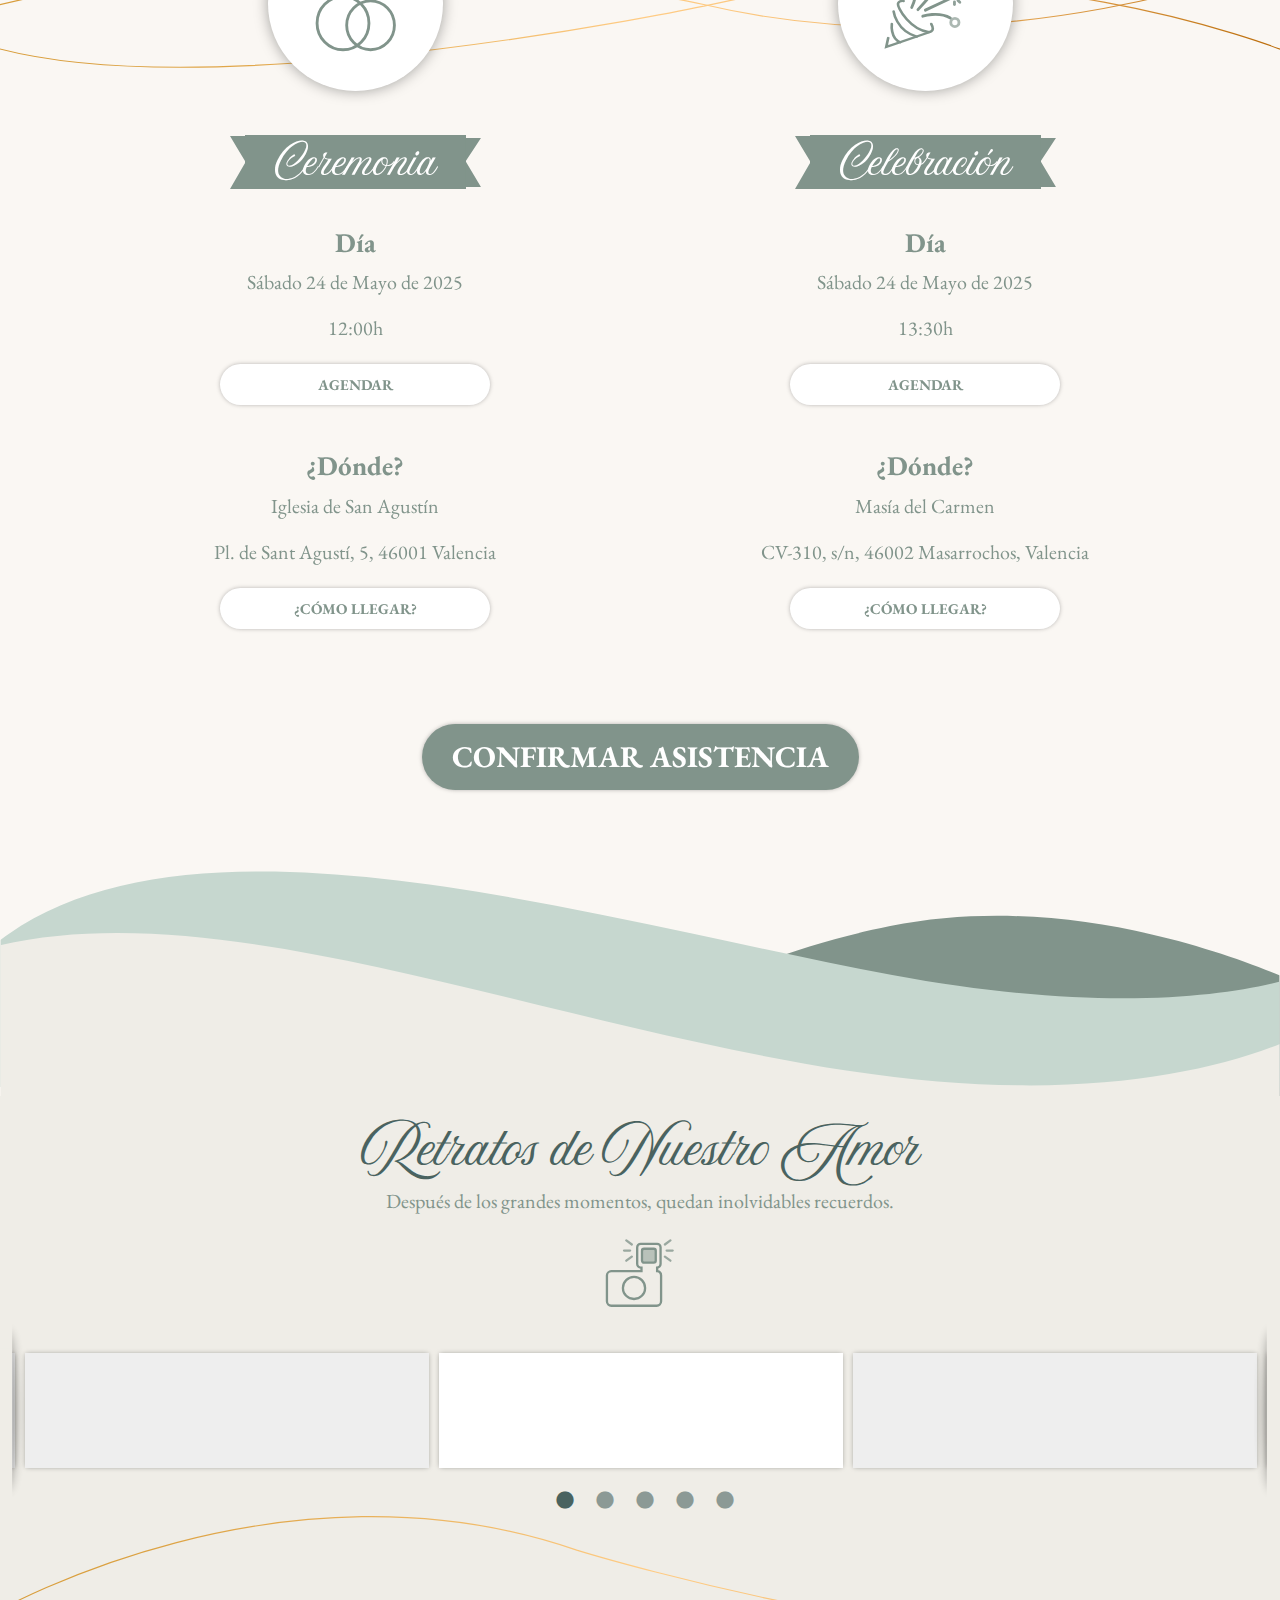
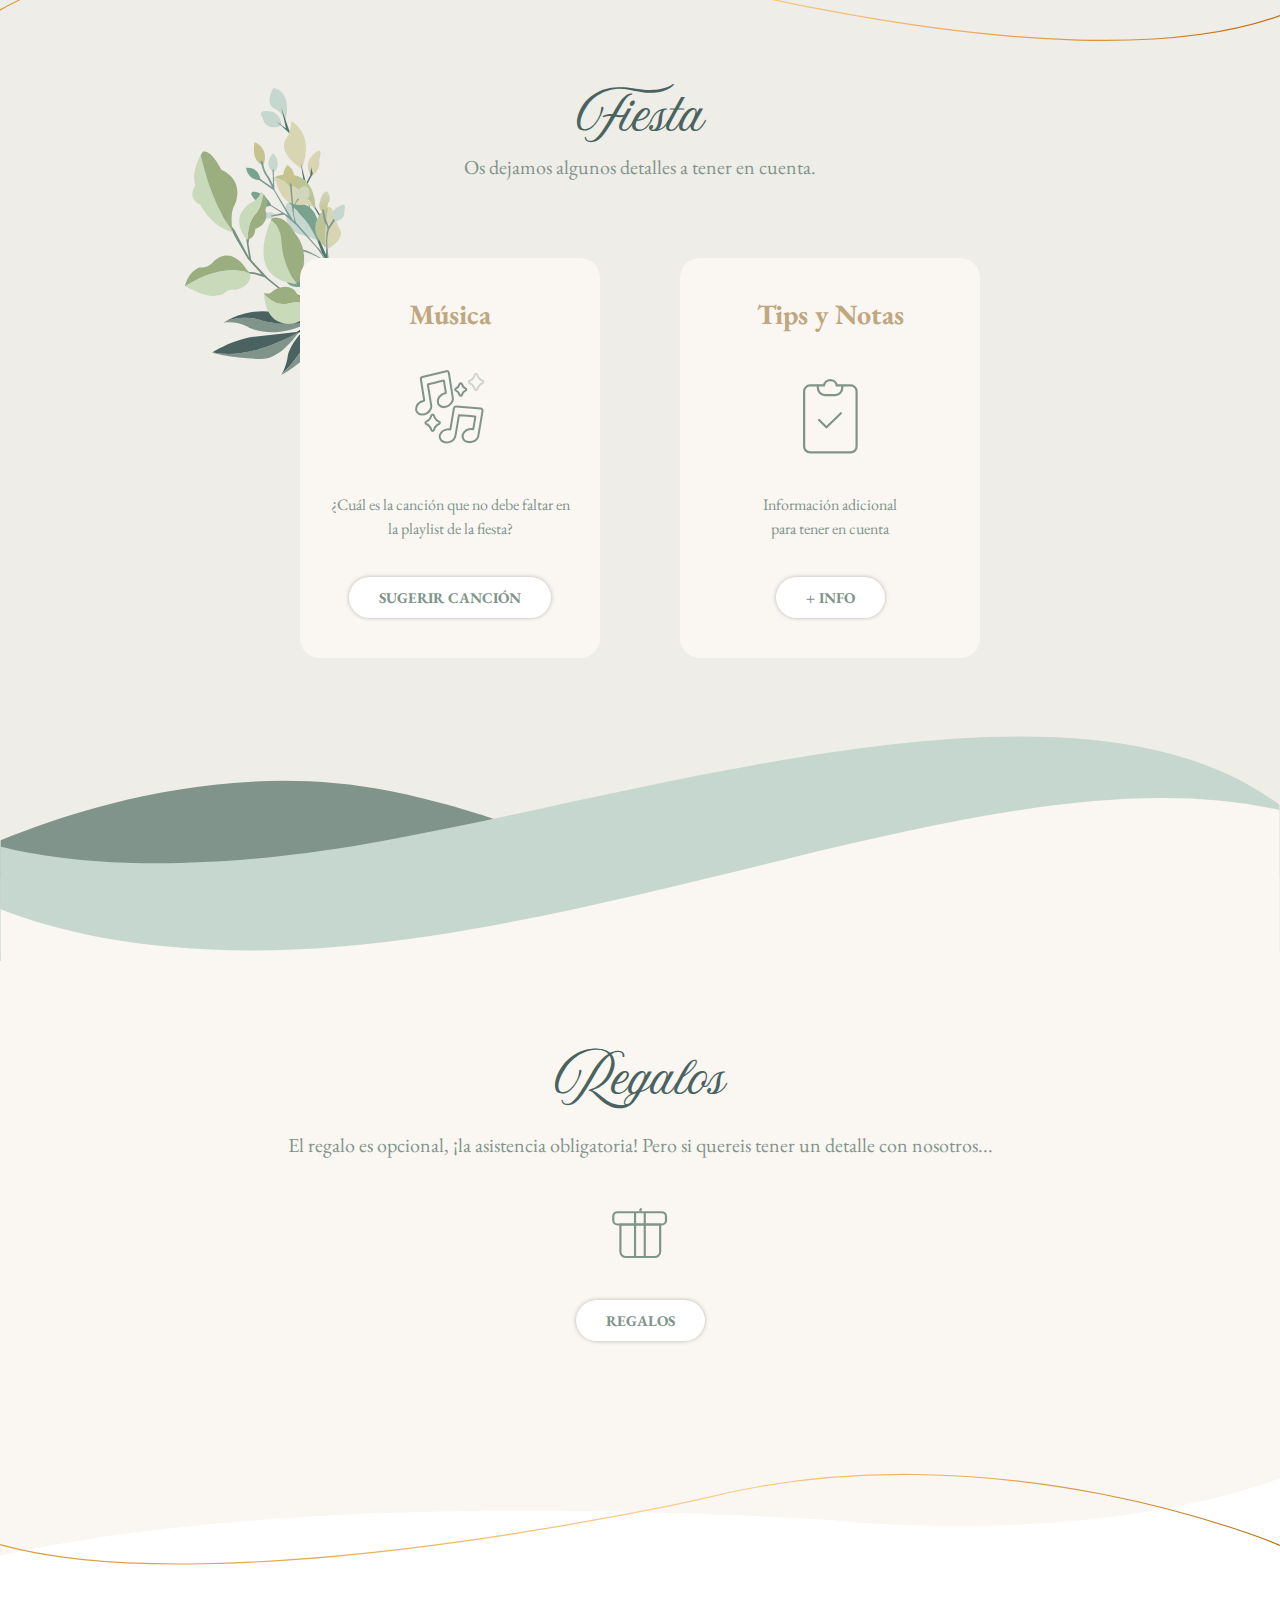
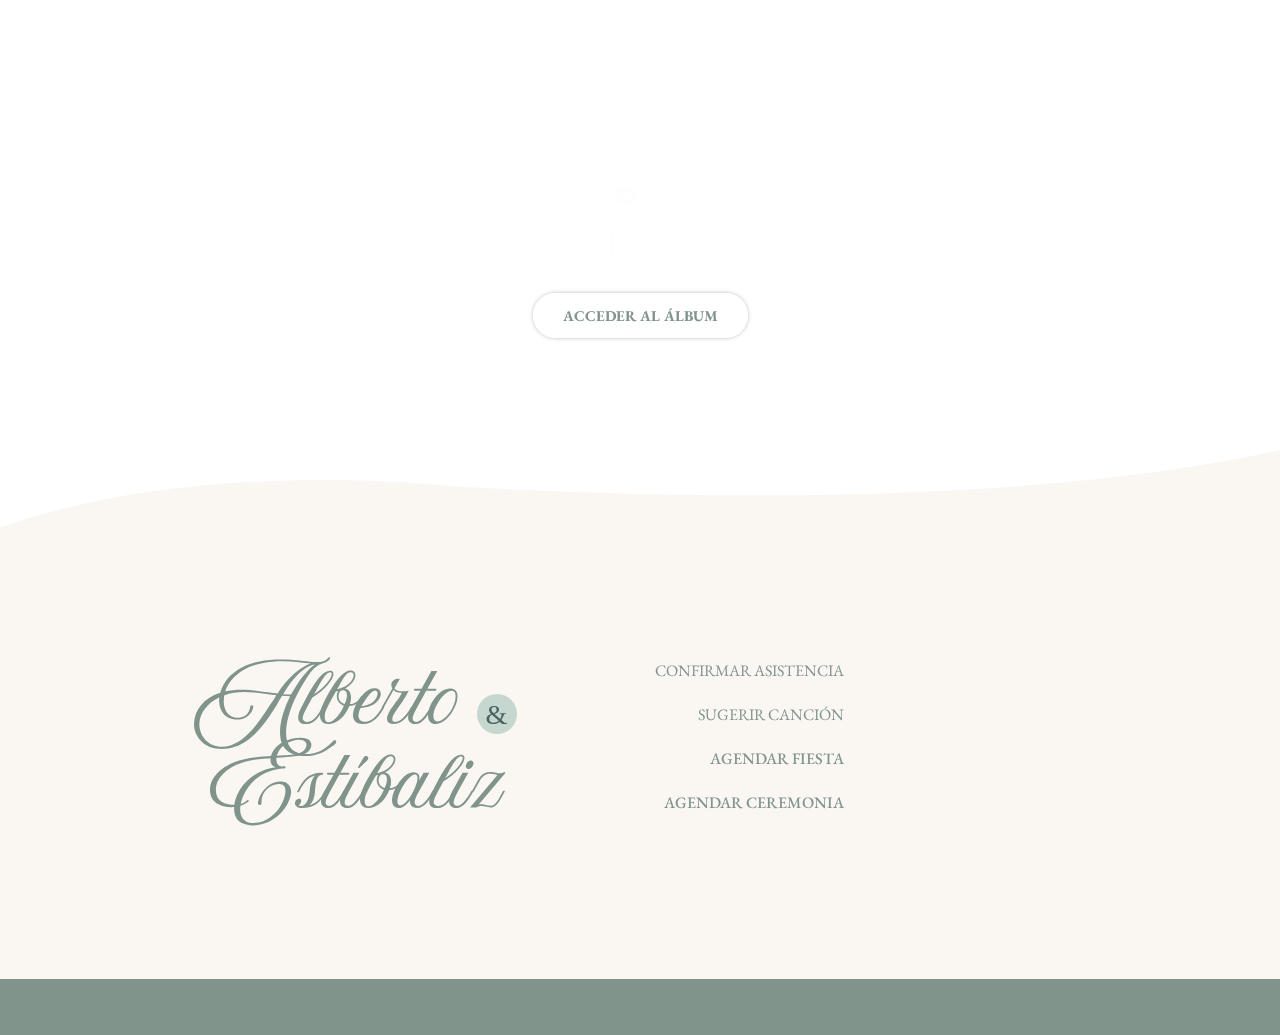
==== commit 6df635d2: "feat: add scripts" ====
--- a/index.html
+++ b/index.html
@@ -424,6 +424,17 @@
               </a>
             </div>
           </div>
+
+           <!-- Impmrimo el bloque con la imagen -->
+
+           <div>
+            <div class="polaroid">
+              <a href="img/galeria/6.jpg" data-fancybox="galeria">
+                <img src="img/galeria/6.jpg" alt="" />
+              </a>
+            </div>
+          </div>
+
         </div>
       </div>
     </section>
--- a/css/responsive.css
+++ b/css/responsive.css
@@ -193,7 +193,7 @@
   }
 
   section.ceremonia-fiesta .info-col .info-box a.boton {
-    min-width: 80%;
+    min-width: 60%;
   }
 
   section.ceremonia-fiesta .ceremonia-fiesta-flor-der {
@@ -202,7 +202,7 @@
   }
 
   .confirm-attendance {
-    padding: 30px 0;
+    padding: 0;
     a.boton {
       min-width: 80%;
       line-height: 100%;
@@ -275,6 +275,11 @@
 
 /* Otros */
 @media only screen and (min-width: 768px) {
+
+  #modalMusica .modal-content .boton {
+    margin-bottom: 15px;
+  }
+  
   section.ceremonia-fiesta .ceremonia-fiesta-flor-der {
     width: 16%;
   }
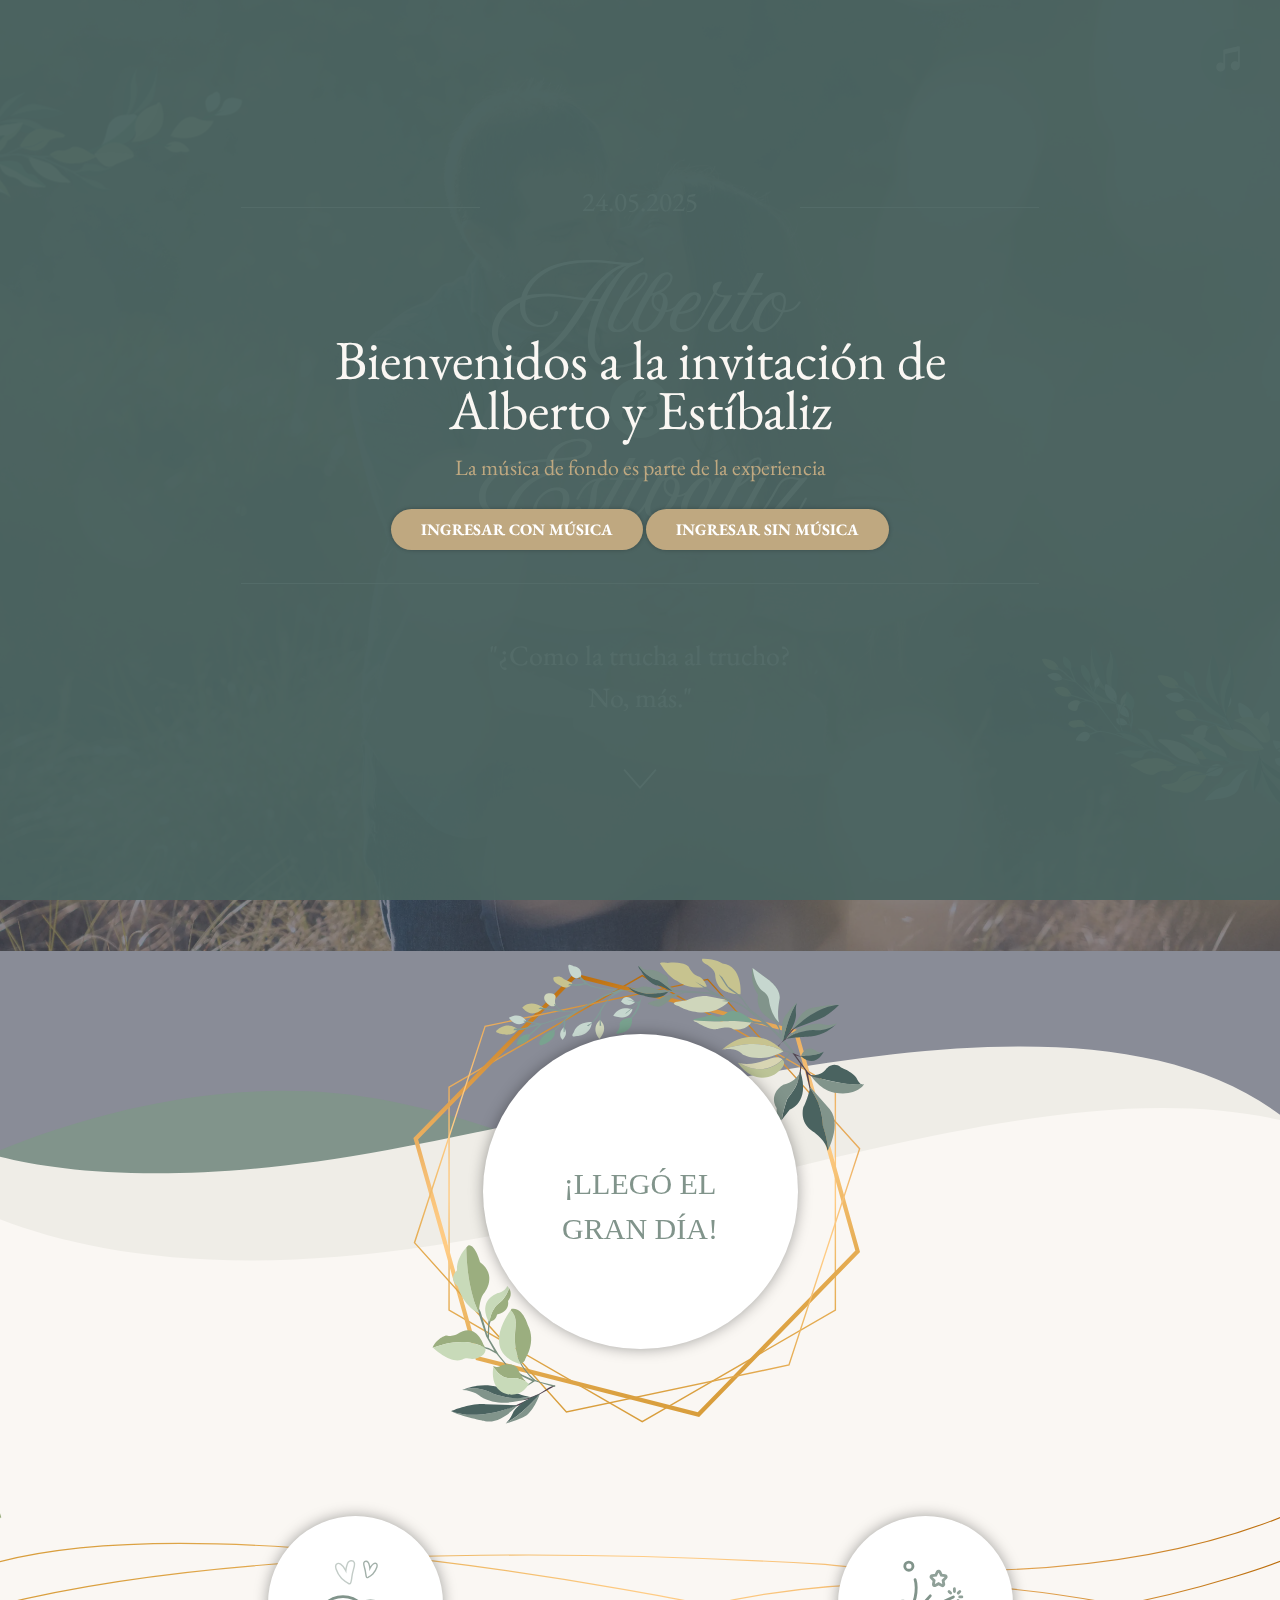
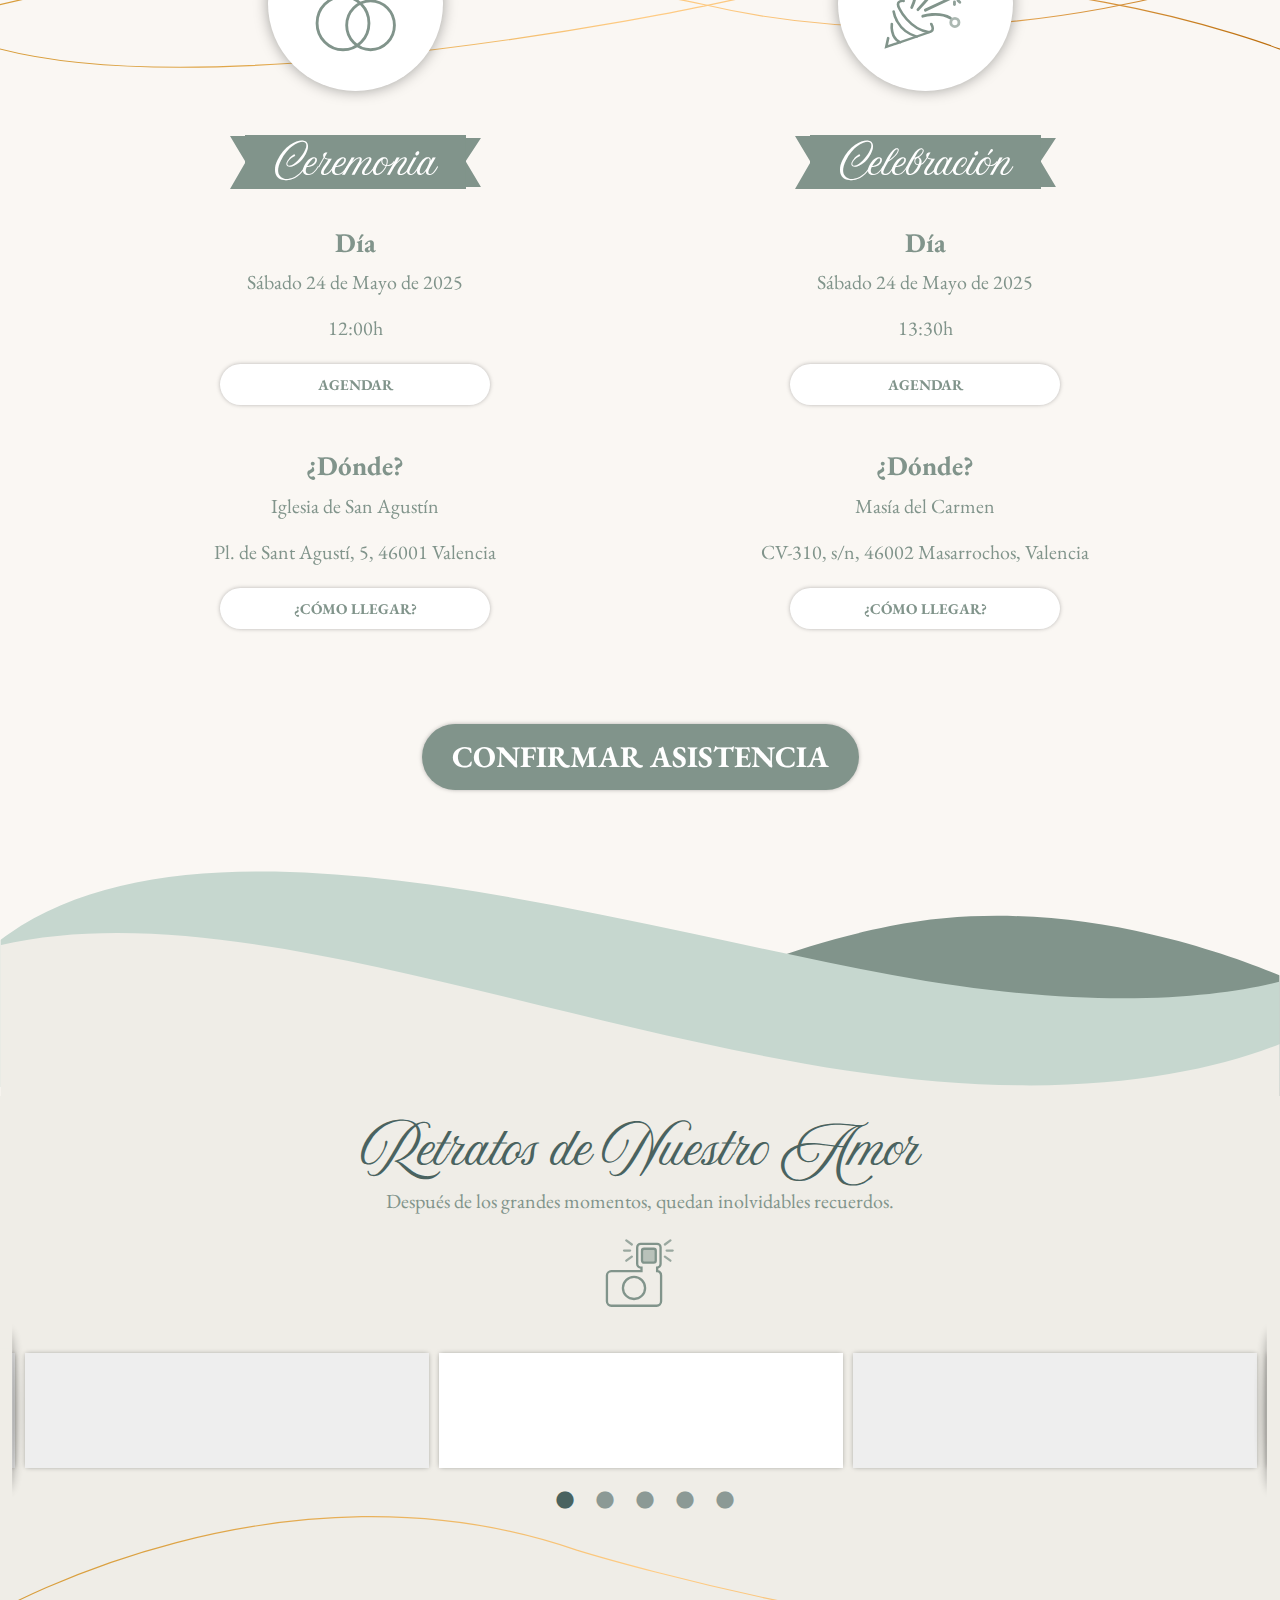
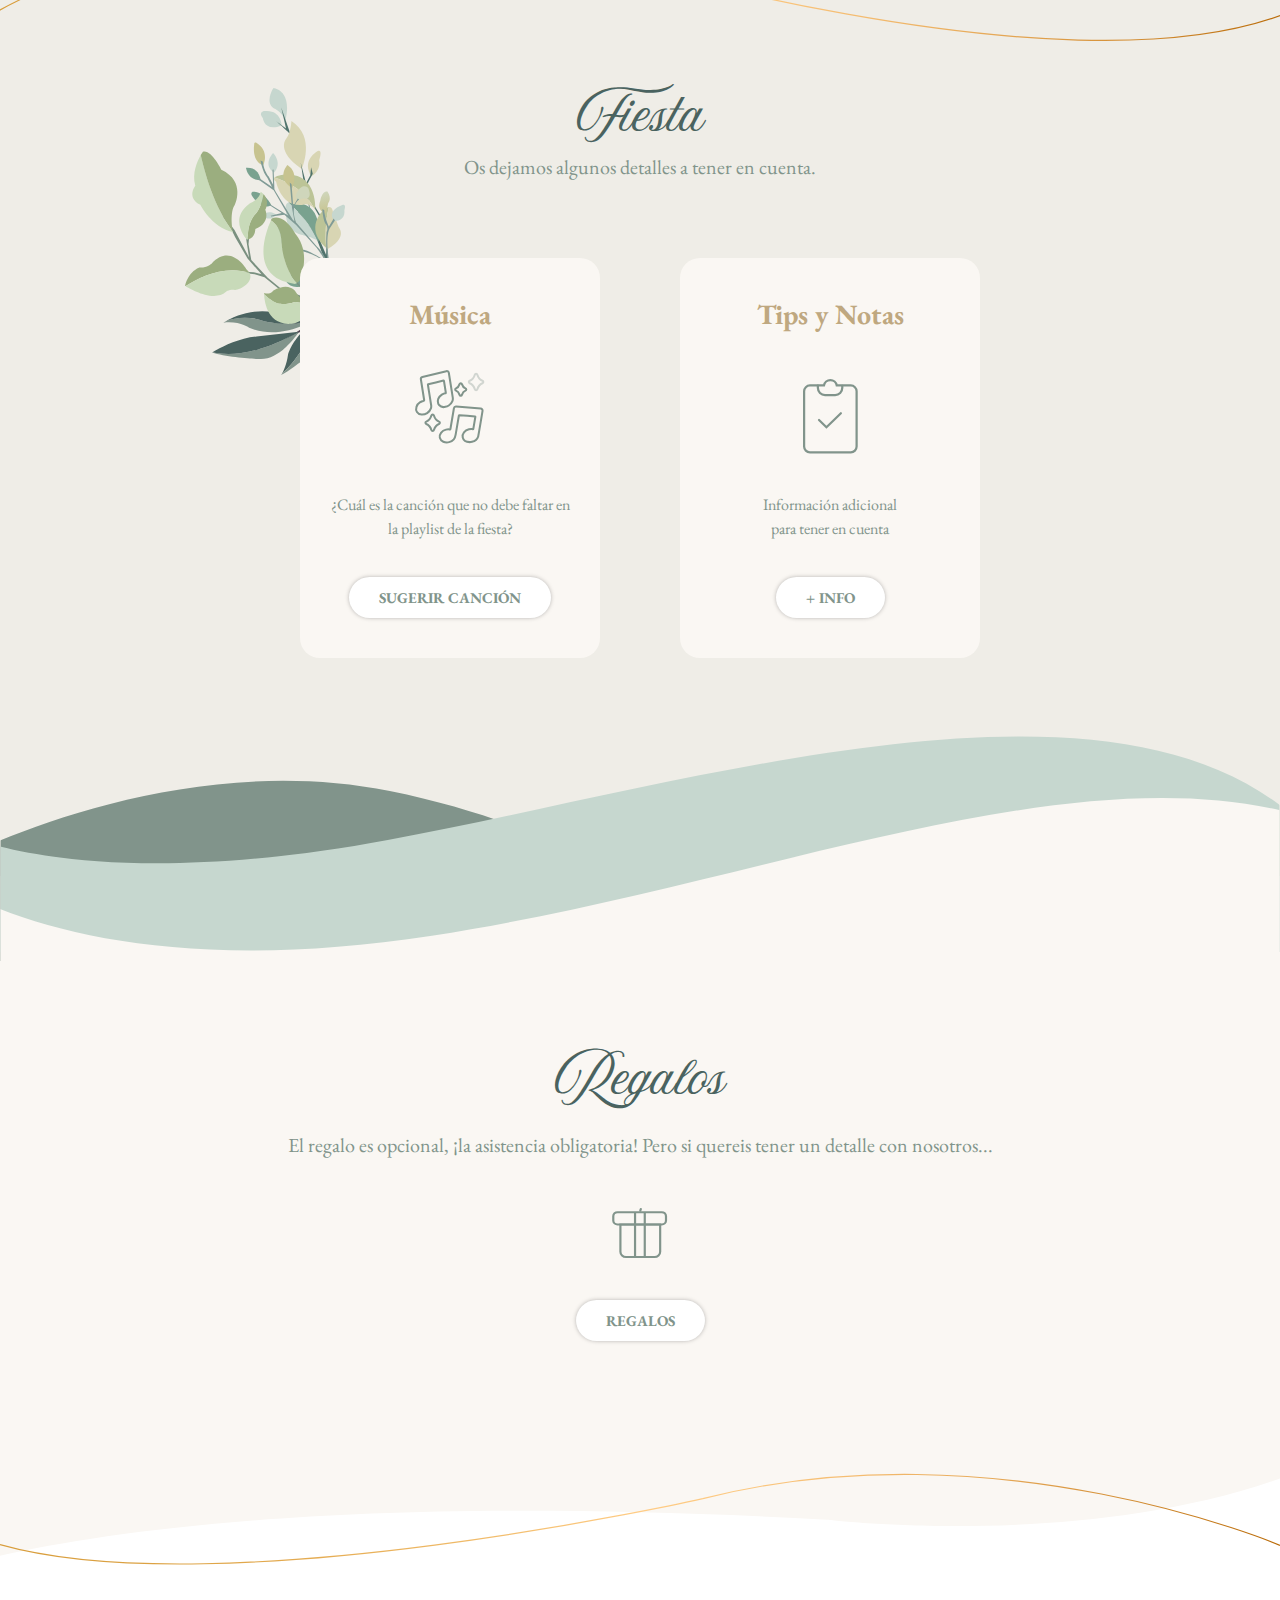
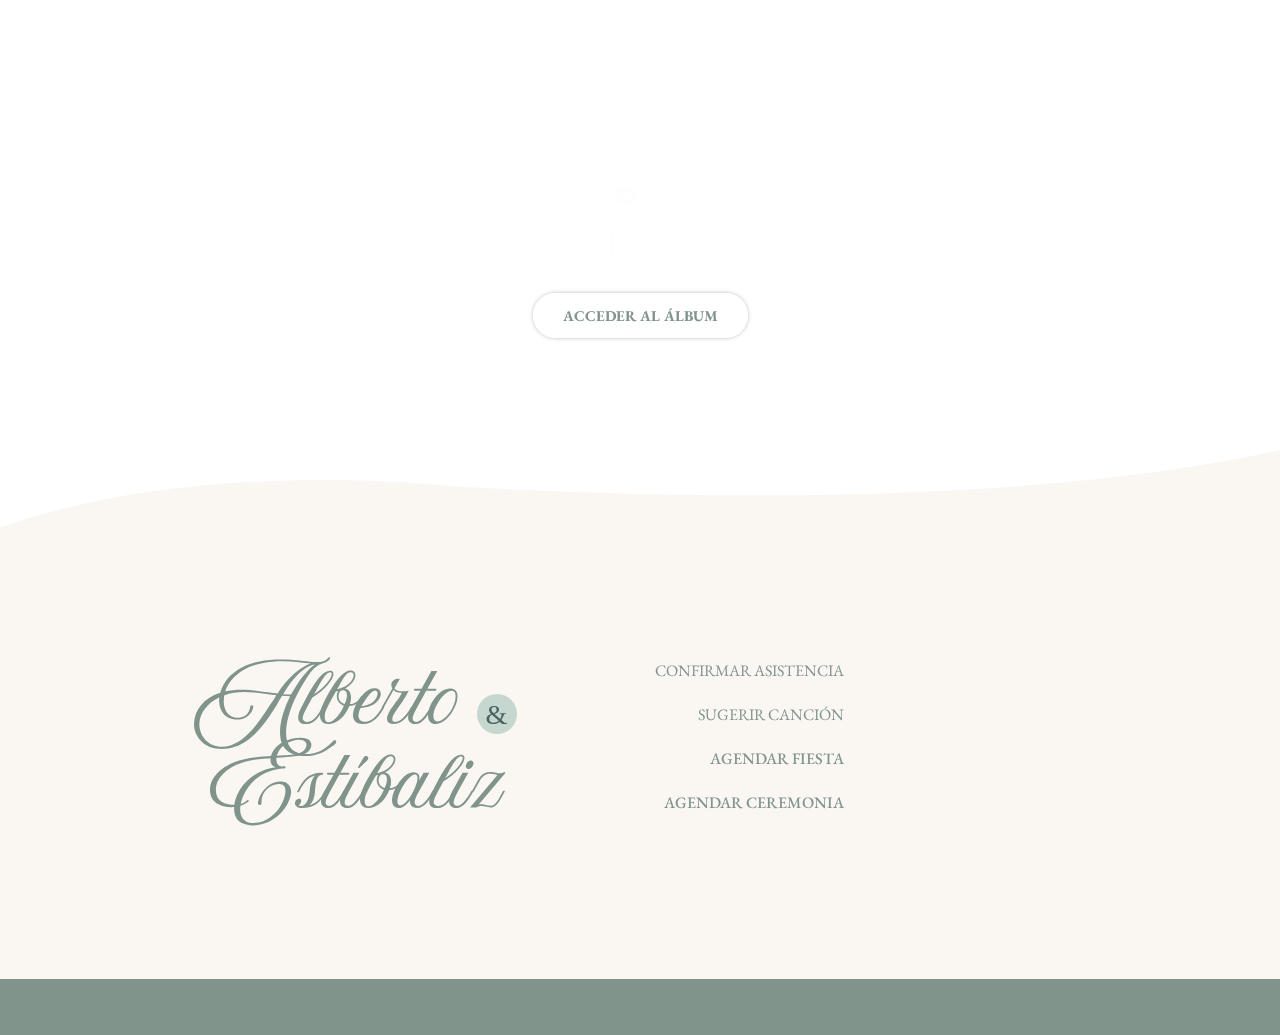
==== commit c7abbdb9: "feat: add scripts" ====
--- a/index.html
+++ b/index.html
@@ -973,12 +973,7 @@
       var longitudCeremonia = -0.379941;
     </script>
 
-    <!-- Idioma por defecto js
-    <script>
-      var langDefault = "es-ES";
-    </script> -->
-
-    <!-- // Consulto tipo de dispositivo -->
+    <!-- // Tipo de dispositivo -->
     <script>
       if (
         /Android|webOS|iPhone|iPad|iPod|BlackBerry|IEMobile|Opera Mini/i.test(
@@ -991,7 +986,7 @@
       }
     </script>
 
-    <!-- Funciones y varialbes globales -->
+    <!-- Funciones y variables globales -->
     <script>
       // Funcion para validar formato url
       function is_url(str) {
@@ -1058,7 +1053,7 @@
         preloader.fadeOut(500);
         preloaderArea.delay(100).fadeOut(500);
 
-        // Detengo animacion loader
+        // Stop animacion loader
         animLoader.destroy();
 
         // Animaciones de portada
@@ -1114,10 +1109,6 @@
           height: "10",
           width: "10",
           videoId: "pU0o1T14fr0",
-          // playerVars: {
-          //   playlist: "rtOvBOTyX00",
-          //   loop: 1,
-          // },
           events: {
             onReady: onPlayerReady,
           },
@@ -1477,7 +1468,7 @@
 
       // Validacion de form.
       function isOkAsistencia() {
-        // Remuevo mensajes de error anteriores
+        // Borrar mensajes de error anteriores
         $("#error-form").remove();
 
         // Variables necesarias para la validacion
@@ -1492,11 +1483,6 @@
         if (asistenteName == "") {
           flag = false;
           err = "Ingrese nombre";
-        } else {
-          // if (asistenteName.length > 20) {
-          //   flag = false;
-          //   err = "El nombre no debe superar los 20 caracteres";
-          // }
         }
 
         // Comentarios
@@ -1651,7 +1637,7 @@
 
       // Validacion de form.
       function isOkSugerirCancion() {
-        // Remuevo mensajes de error anteriores
+        // Borrar mensajes de error anteriores
         $("#error-form").remove();
 
         // Variables necesarias para la validacion
@@ -1868,14 +1854,14 @@
       if ($(window).width() < 768) {
         // Aceptar webp?
         if (support_format_webp()) {
-          var imageInstagramParallax = "img/instagram-us.webp"; // todo add webp
+          var imageInstagramParallax = "img/instagram-us.webp";
         } else {
           var imageInstagramParallax = "img/instagram-us.png";
         }
       } else {
         // Aceptar webp?
         if (support_format_webp()) {
-          var imageInstagramParallax = "img/instagram-us.webp"; //TODO CAMBIAR  A WEBP
+          var imageInstagramParallax = "img/instagram-us.webp";
         } else {
           var imageInstagramParallax = "img/instagram-us.png";
         }
@@ -1933,14 +1919,14 @@
       if (device == "mobile" || $(window).width() < 768) {
         // Aceptar webp?
         if (support_format_webp()) {
-          var imageParallax = "img/20.webp"; //todo add webp
+          var imageParallax = "img/20.webp";
         } else {
           var imageParallax = "img/20.jpg";
         }
       } else {
         // Aceptar webp?
         if (support_format_webp()) {
-          var imageParallax = "img/20.webp"; //TODO CAMBIAR A WEBP
+          var imageParallax = "img/20.webp";
         } else {
           var imageParallax = "img/20.jpg";
         }
--- a/css/style.css
+++ b/css/style.css
@@ -395,7 +395,7 @@
 }
 
 section.cuenta-regresiva .reloj {
-  margin-top: 10px;
+  margin-top: 40px;
   margin-bottom: 25px;
   display: flex;
   justify-content: center;
@@ -437,7 +437,7 @@
 
 section.cuenta-regresiva p.fin-cuenta {
   font-size: 30px;
-  color: var(--color-3);
+  color: var(--color-2);
   font-family: "DM Serif Display", serif;
 }
 
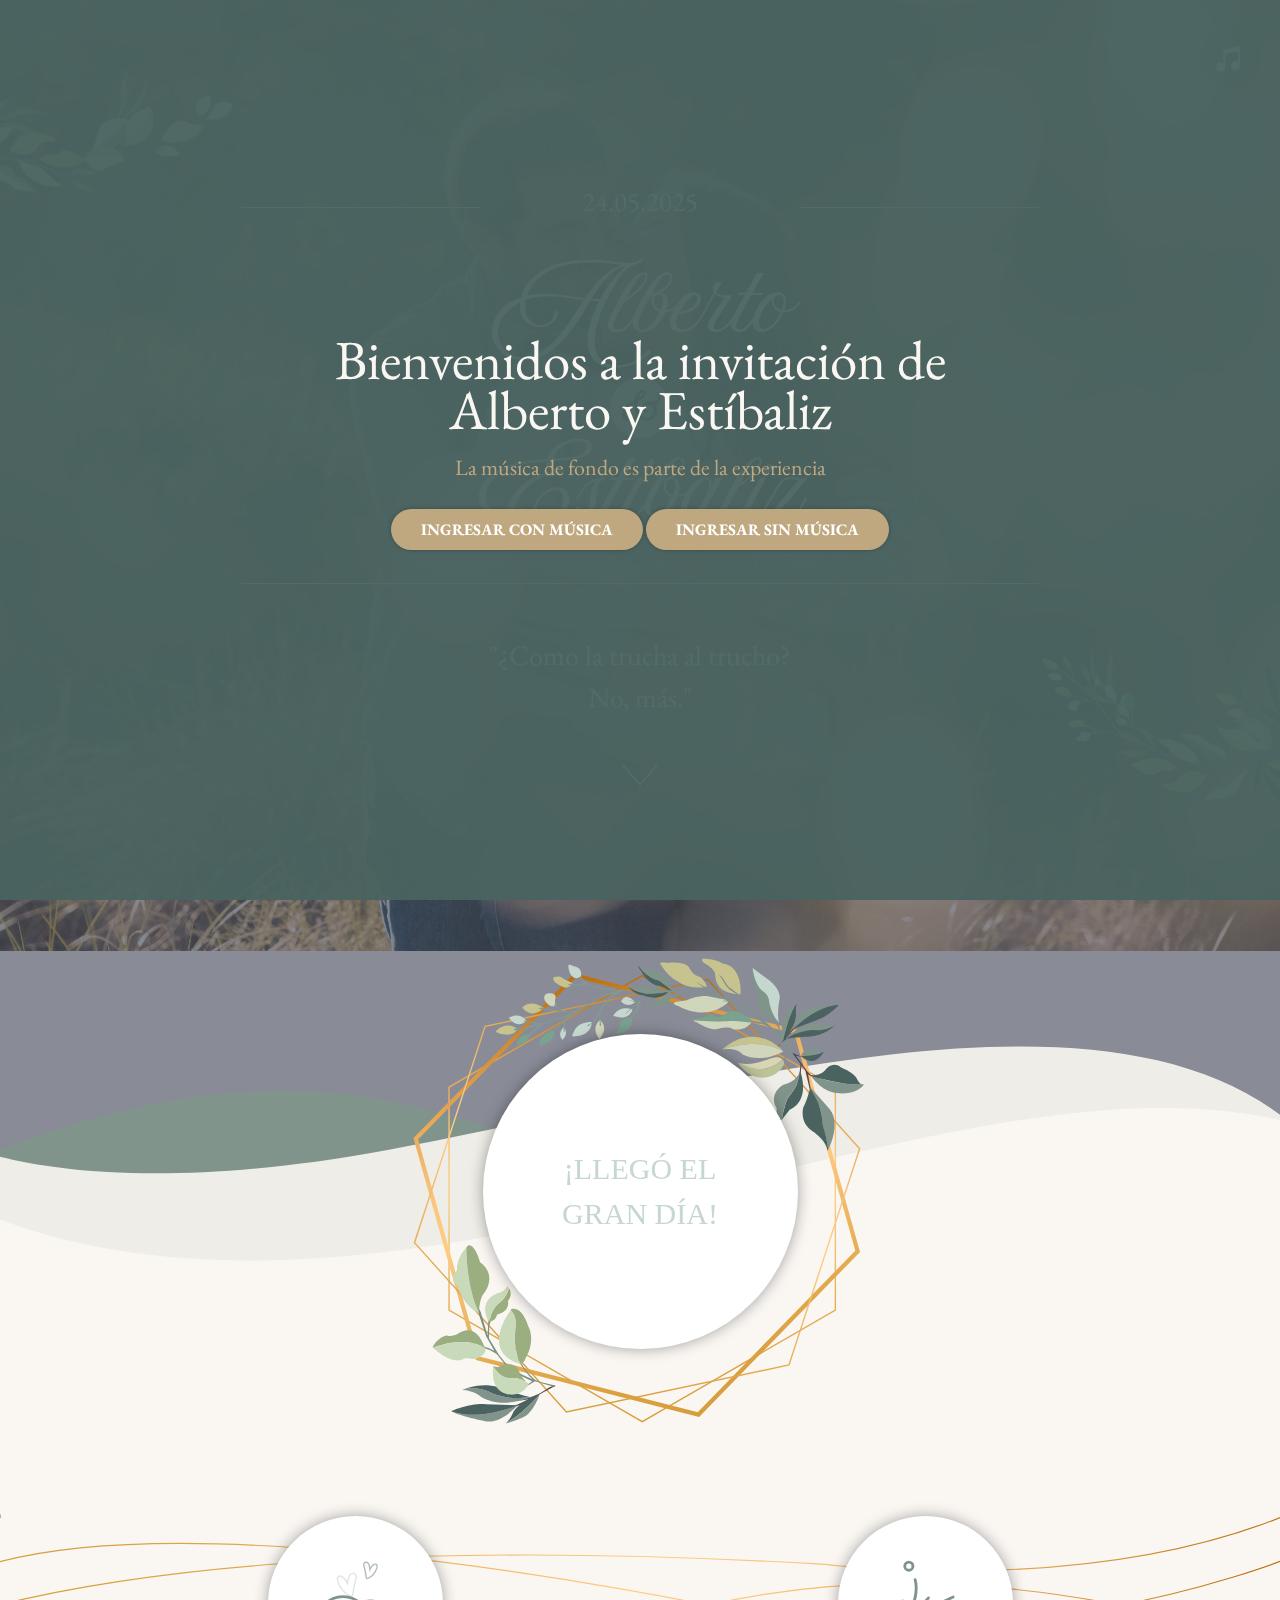
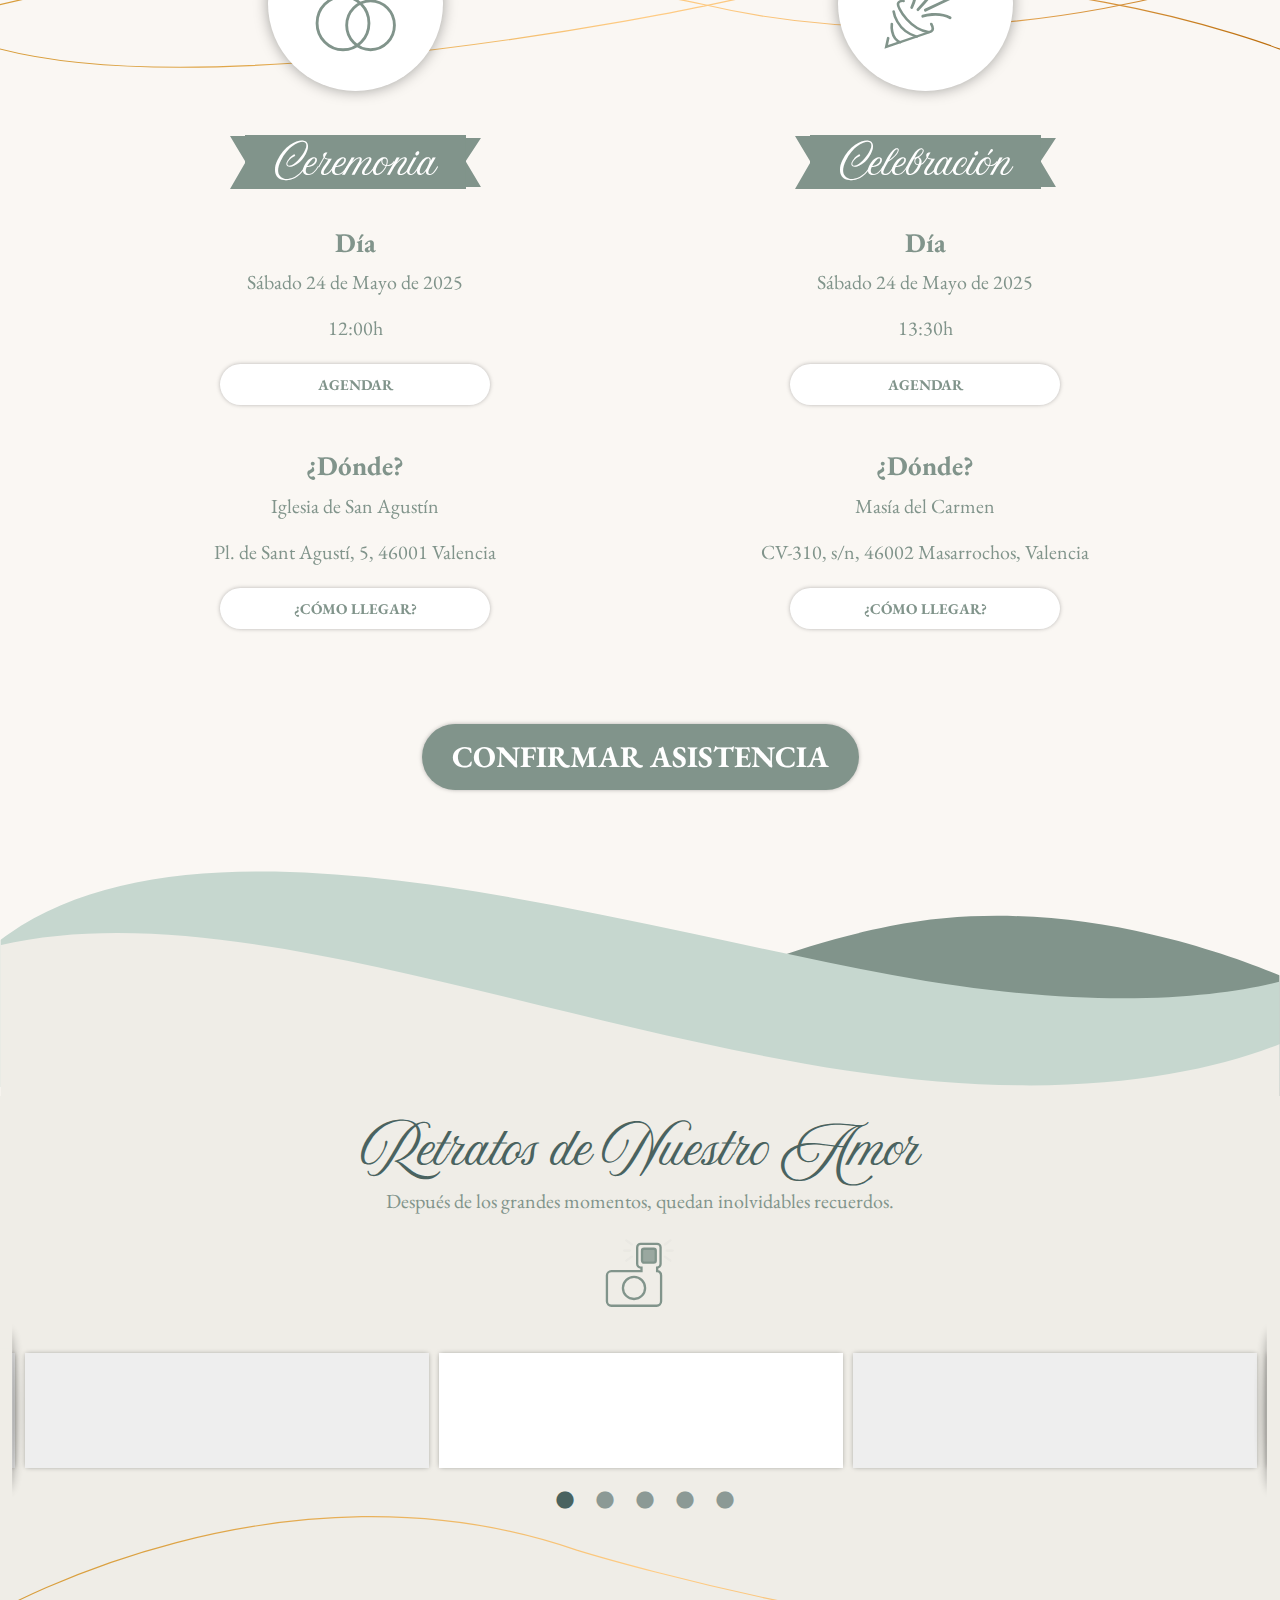
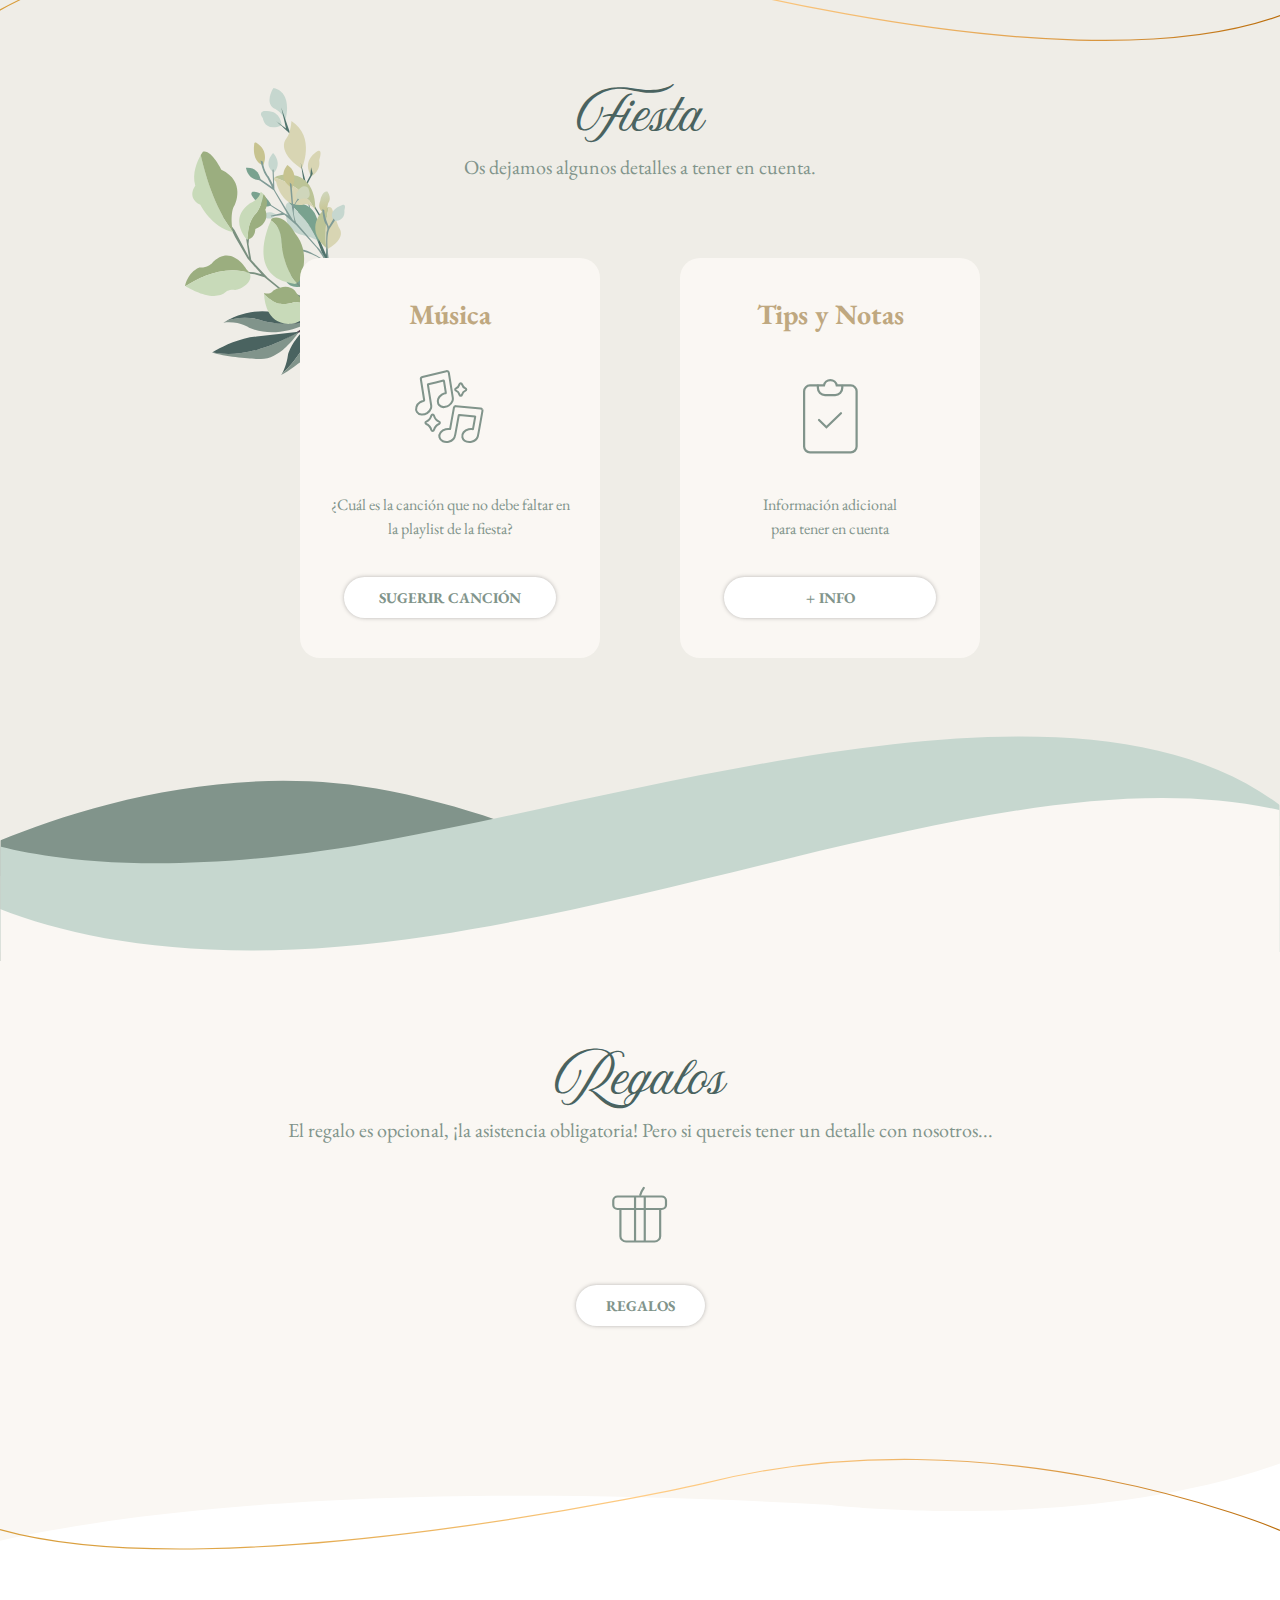
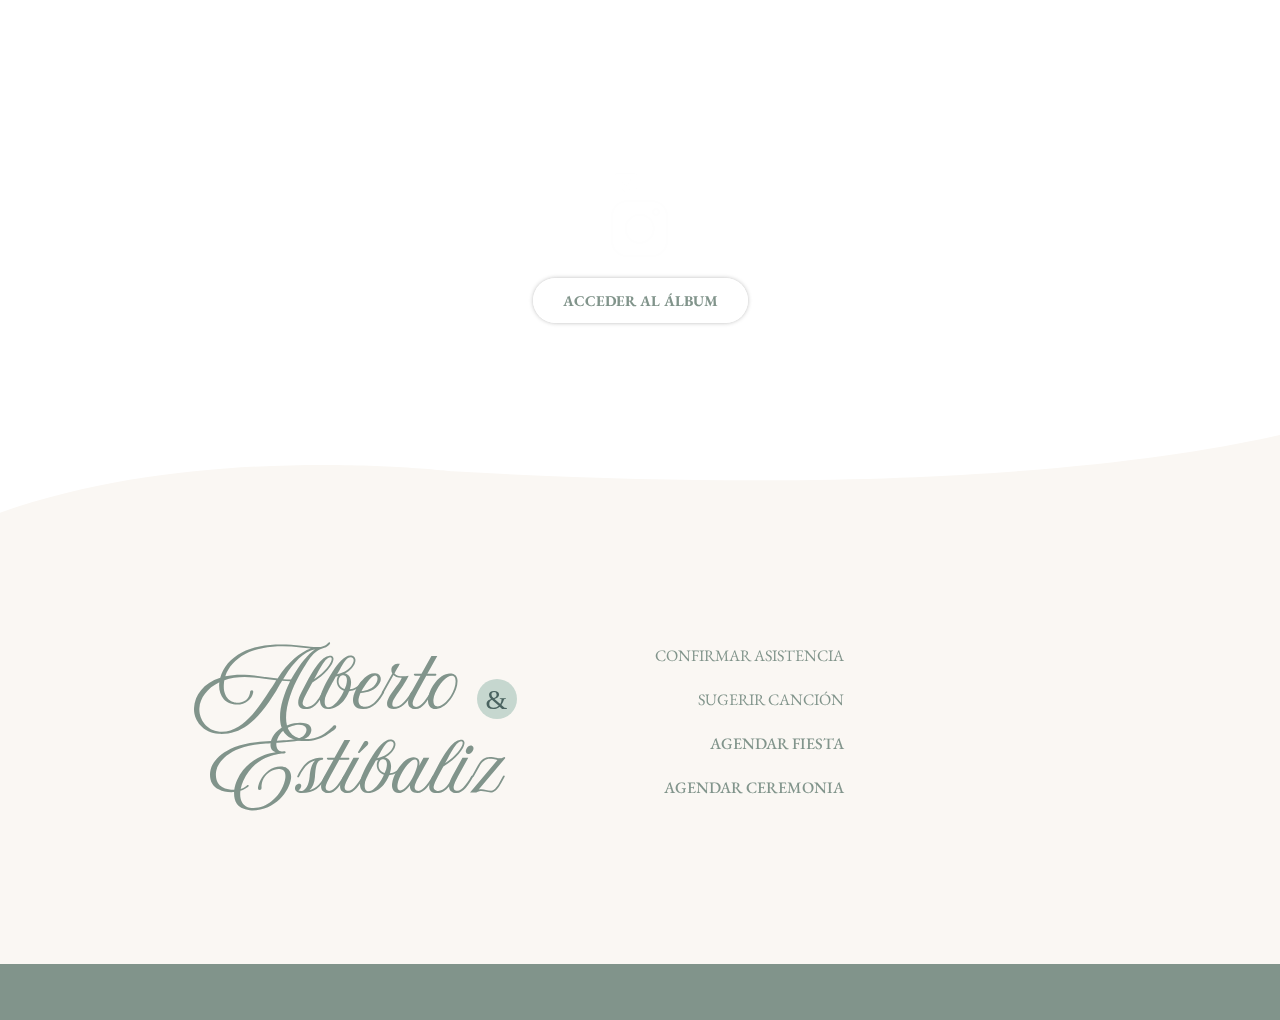
==== commit b20e5e49: "feat: last updates" ====
--- a/index.html
+++ b/index.html
@@ -534,7 +534,7 @@
             Comparte tus fotos y vídeos de este hermoso día
           </p>
 
-          <div class="w-100">
+          <div class="w-100 instagram-logo">
             <div class="anim-instagram"></div>
           </div>
 
@@ -710,7 +710,7 @@
                   ></textarea>
                 </div>
 
-                <div class="form-check">
+                <div class="form-check bus-check">
                   <input
                     type="checkbox"
                     id="bus"
@@ -836,10 +836,9 @@
           <div class="modal-body">
             <p>• Rogamos puntualidad.</p>
             <p>
-              • Tendremos un bus desde la iglesia a la masía y de la masía a la
-              plaza Manuel Sanchis Guarner (Pantera rosa) con salidas a las
-              22:00h y a las 24:00h. No olvides apuntarte si lo vas a necesitar
-              al confirmar tu asistencia.
+              • Se ofrecerá servicio de transporte en autobús desde la iglesia hasta la masía y desde esta última 
+              hasta la plaza Manuel Sanchis Guarner (Pantera Rosa) con salidas a las 22:00h 
+              y las 24:00h. No olvides apuntarte si lo vas a necesitar al confirmar tu asistencia.
             </p>
 
             <p class="bold">
--- a/css/style.css
+++ b/css/style.css
@@ -395,7 +395,7 @@
 }
 
 section.cuenta-regresiva .reloj {
-  margin-top: 40px;
+  margin-top: 10px;
   margin-bottom: 25px;
   display: flex;
   justify-content: center;
@@ -437,7 +437,7 @@
 
 section.cuenta-regresiva p.fin-cuenta {
   font-size: 30px;
-  color: var(--color-2);
+  color: var(--color-3);
   font-family: "DM Serif Display", serif;
 }
 
@@ -738,16 +738,8 @@
   font-weight: 400;
 }
 
-/* section.fiesta .item-fiesta a.boton {
-  width: 85%; 
-} */
-
-.mt-15 {
-  margin-top: 15px;
-}
-
-.bold{
-  font-weight: 700;
+section.fiesta .item-fiesta a.boton {
+  width: 85%;
 }
 
 section.fiesta .item-fiesta .content-item-fiesta {
@@ -1298,7 +1290,7 @@
 
 #modalTips .img-top-modal {
   position: relative;
-  height: 70px;
+  height: 90px;
 }
 
 #modalTips .img-top-modal img {
@@ -1357,7 +1349,7 @@
 #modalRegalos .modal-header {
   border: none;
   display: inline-block;
-  /* padding: 0; */
+  padding: 0;
 }
 
 #modalRegalos .modal-header .modal-title {
@@ -1594,3 +1586,15 @@
   font-style: italic;
   color: lightgray;
 }
+
+.bold {
+  font-weight: 800;
+}
+
+.bus-check{
+  margin-bottom: 10px;
+}
+
+.instagram-logo{
+  margin-bottom: 15px;
+}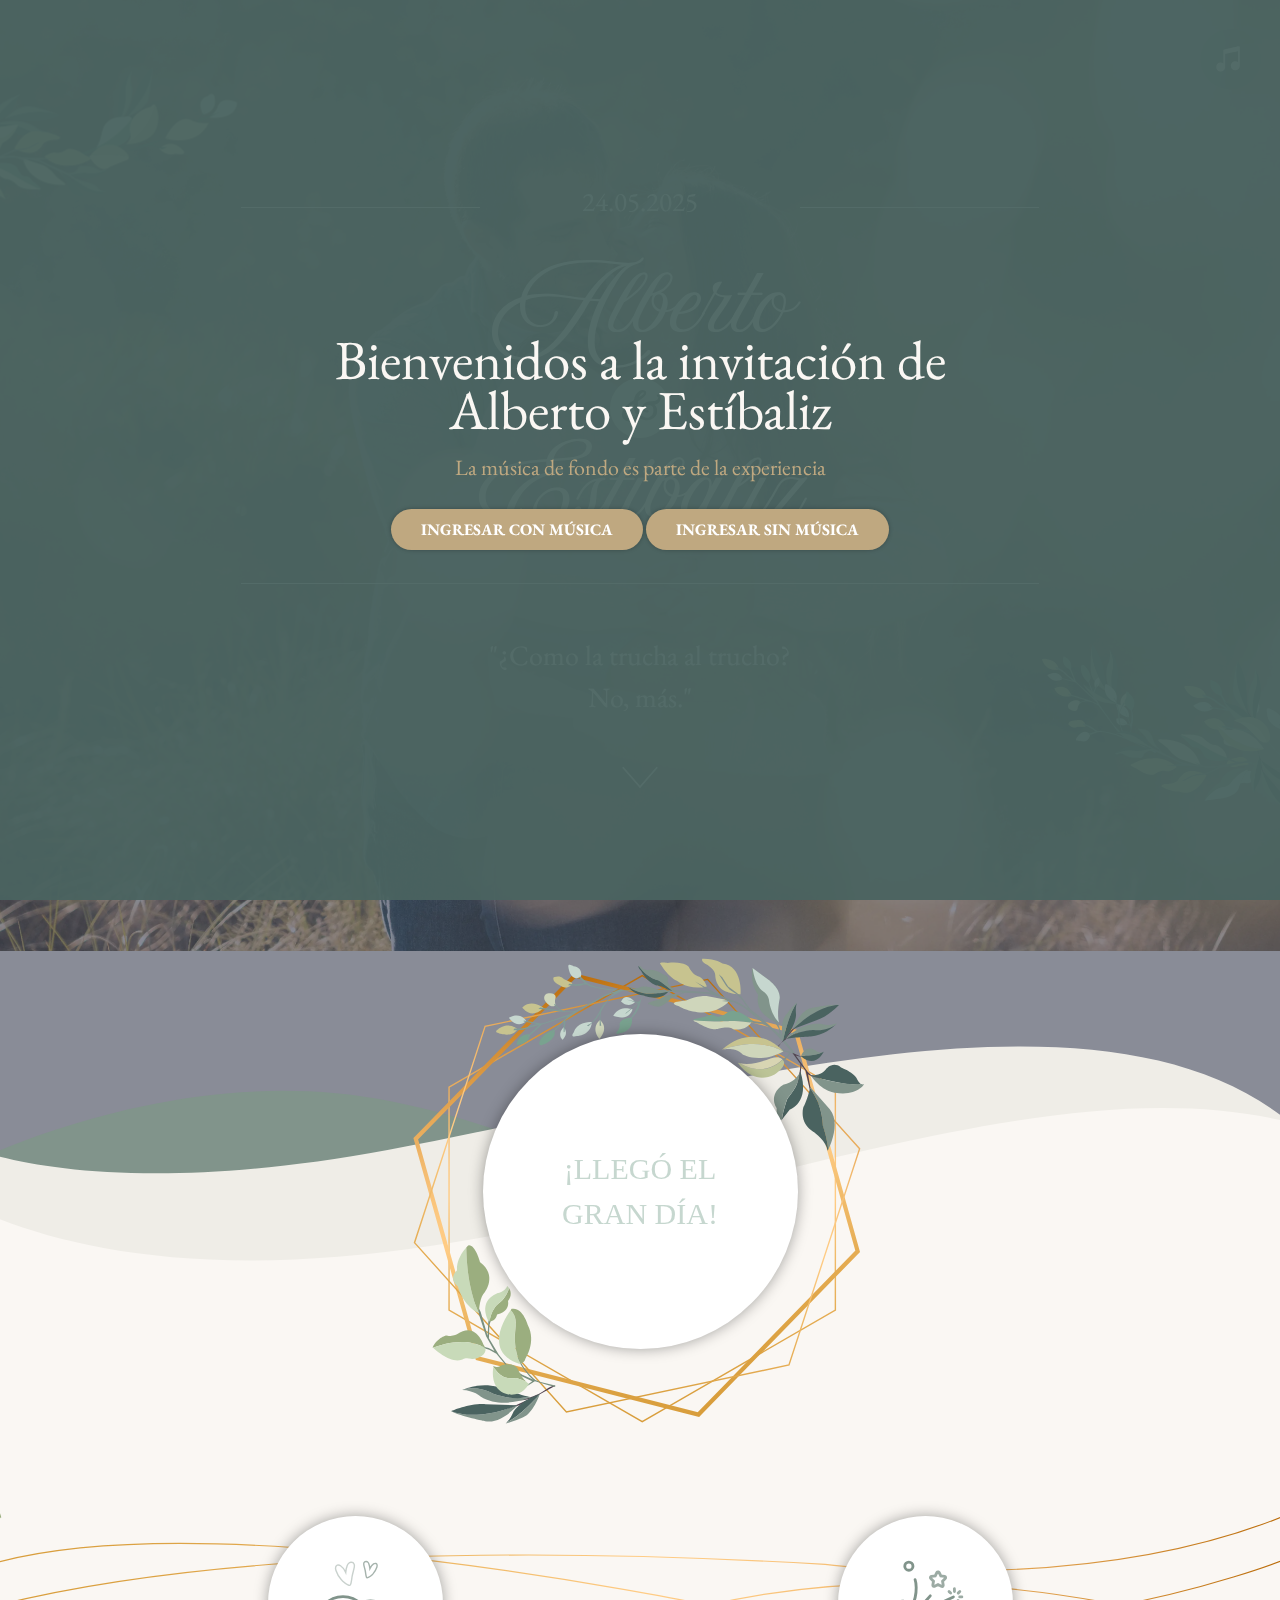
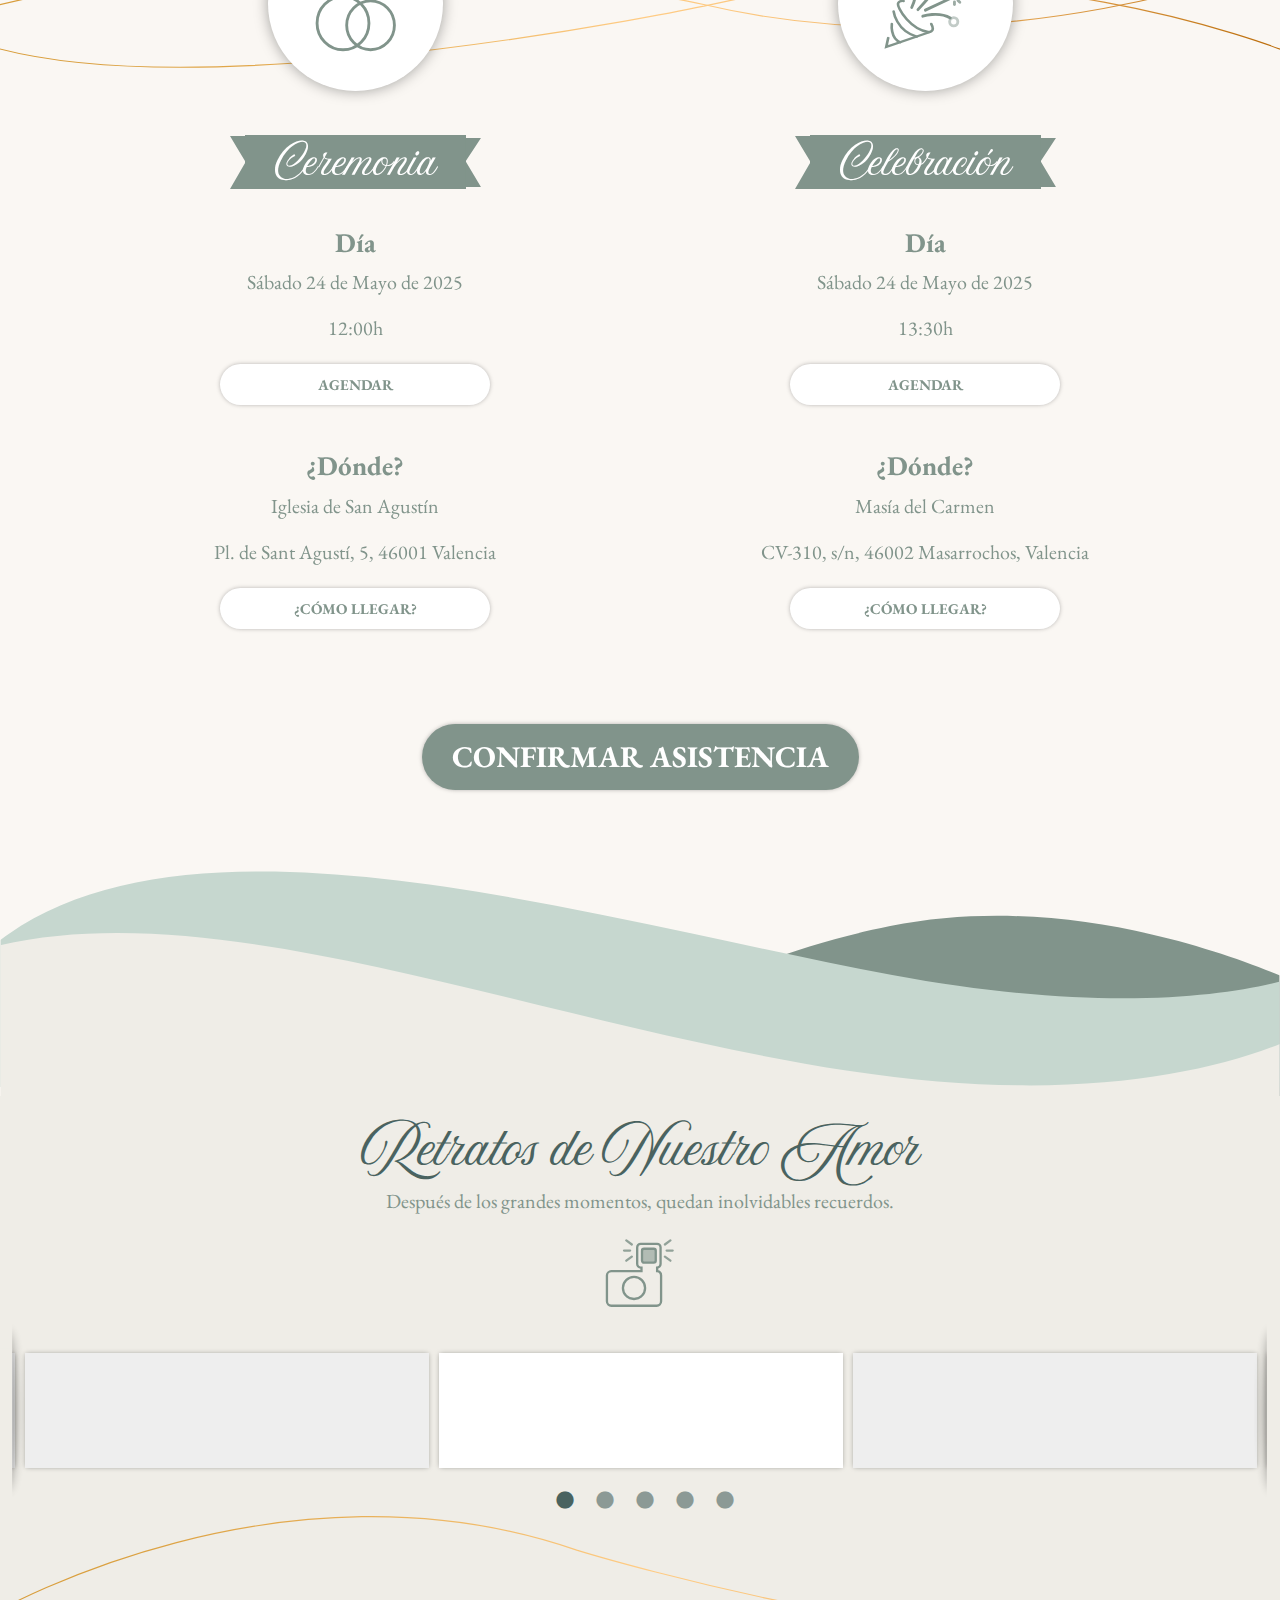
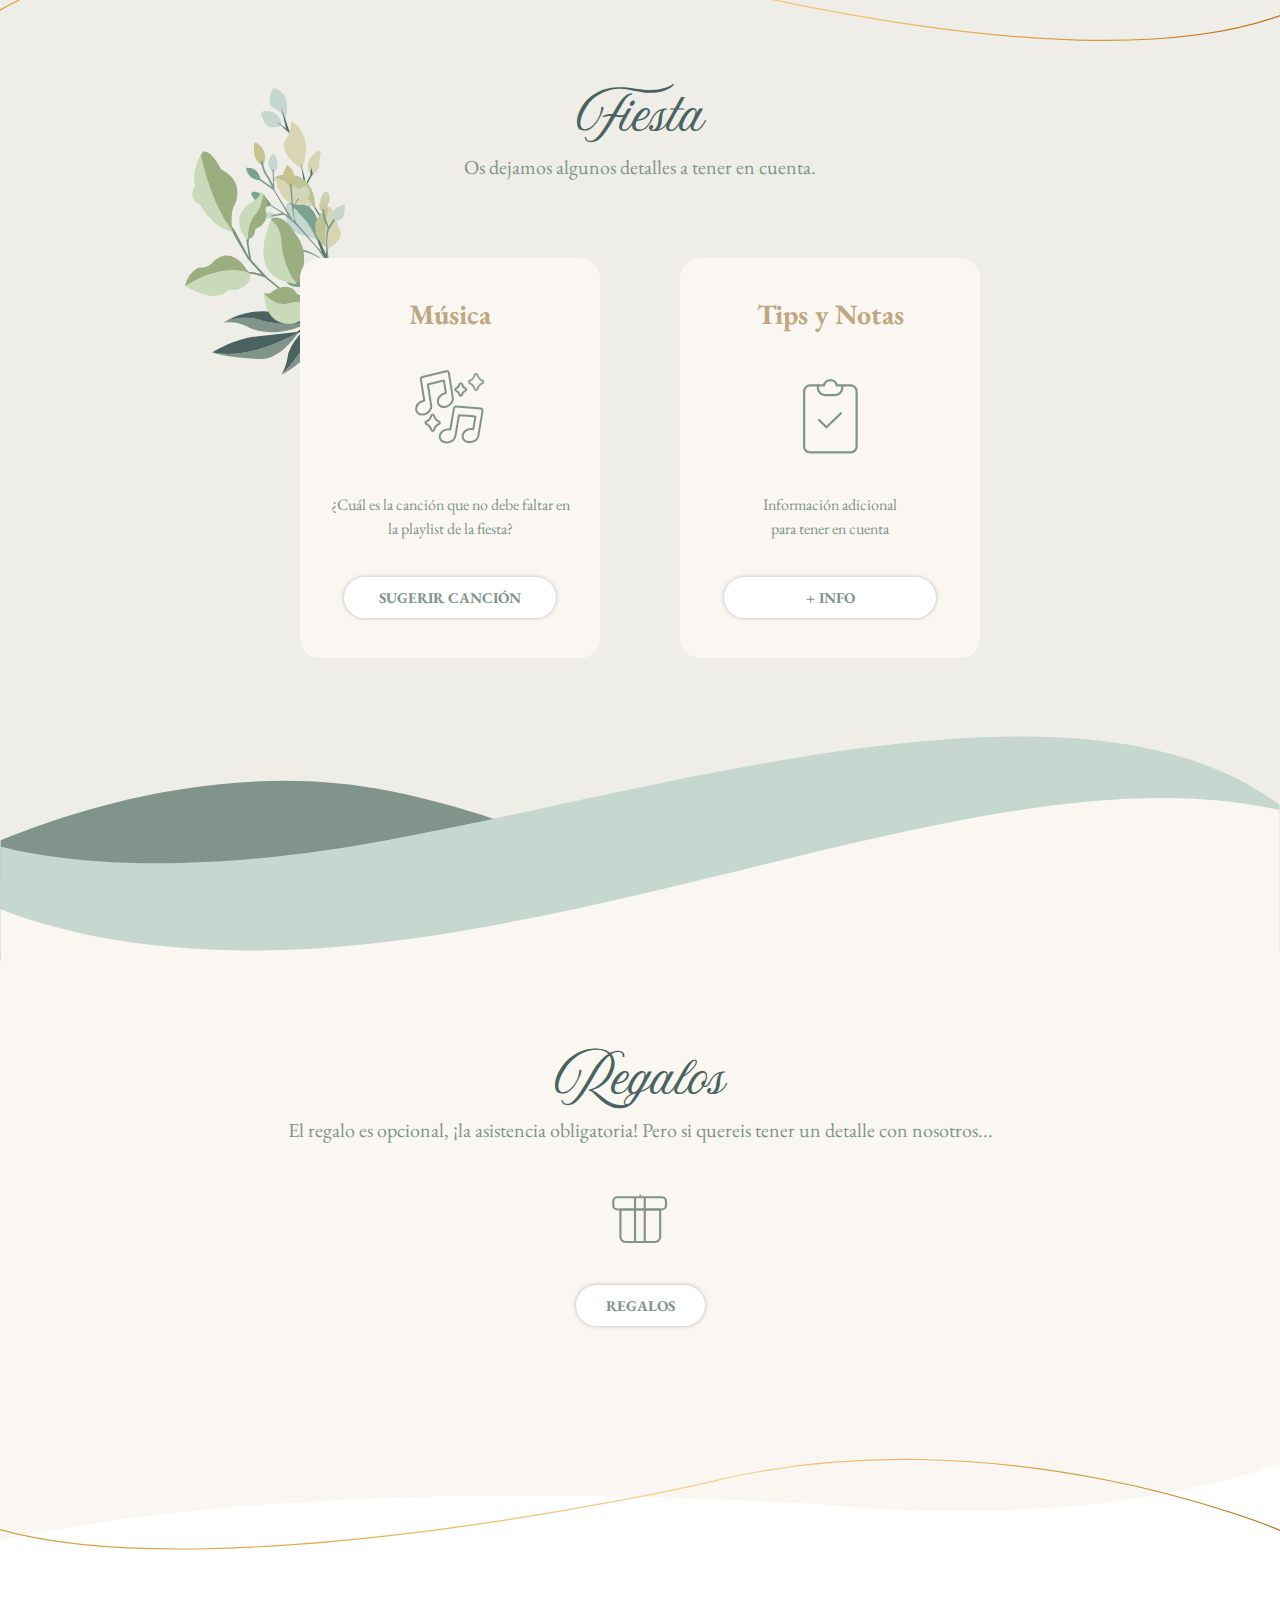
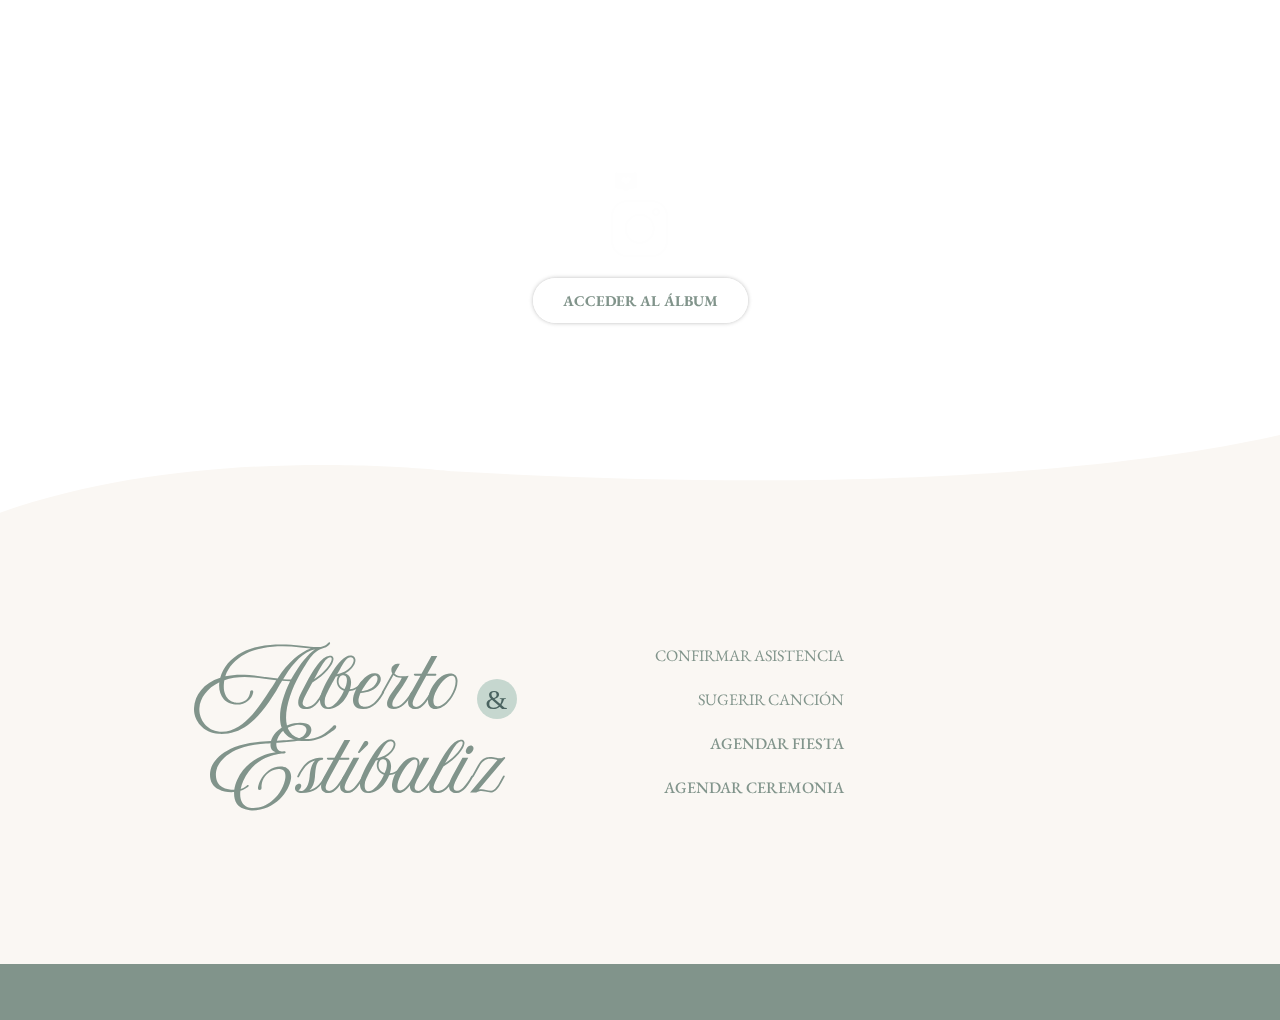
==== commit 3929254c: "feat: last updates" ====
--- a/index.html
+++ b/index.html
@@ -887,9 +887,9 @@
           <p
             id="iban"
             style="display: inline"
-            data-iban="ES34 0073 0100 5105 8719 9000"
+            data-iban="ES10 0128 0628 4001 0003 5773"
           >
-            ES34 0073 0100 5105 8719 9000
+            ES10 0128 0628 4001 0003 5773
           </p>
 
           <a id="copy-iban" class="link" href="#">Copiar IBAN</a> <br />
